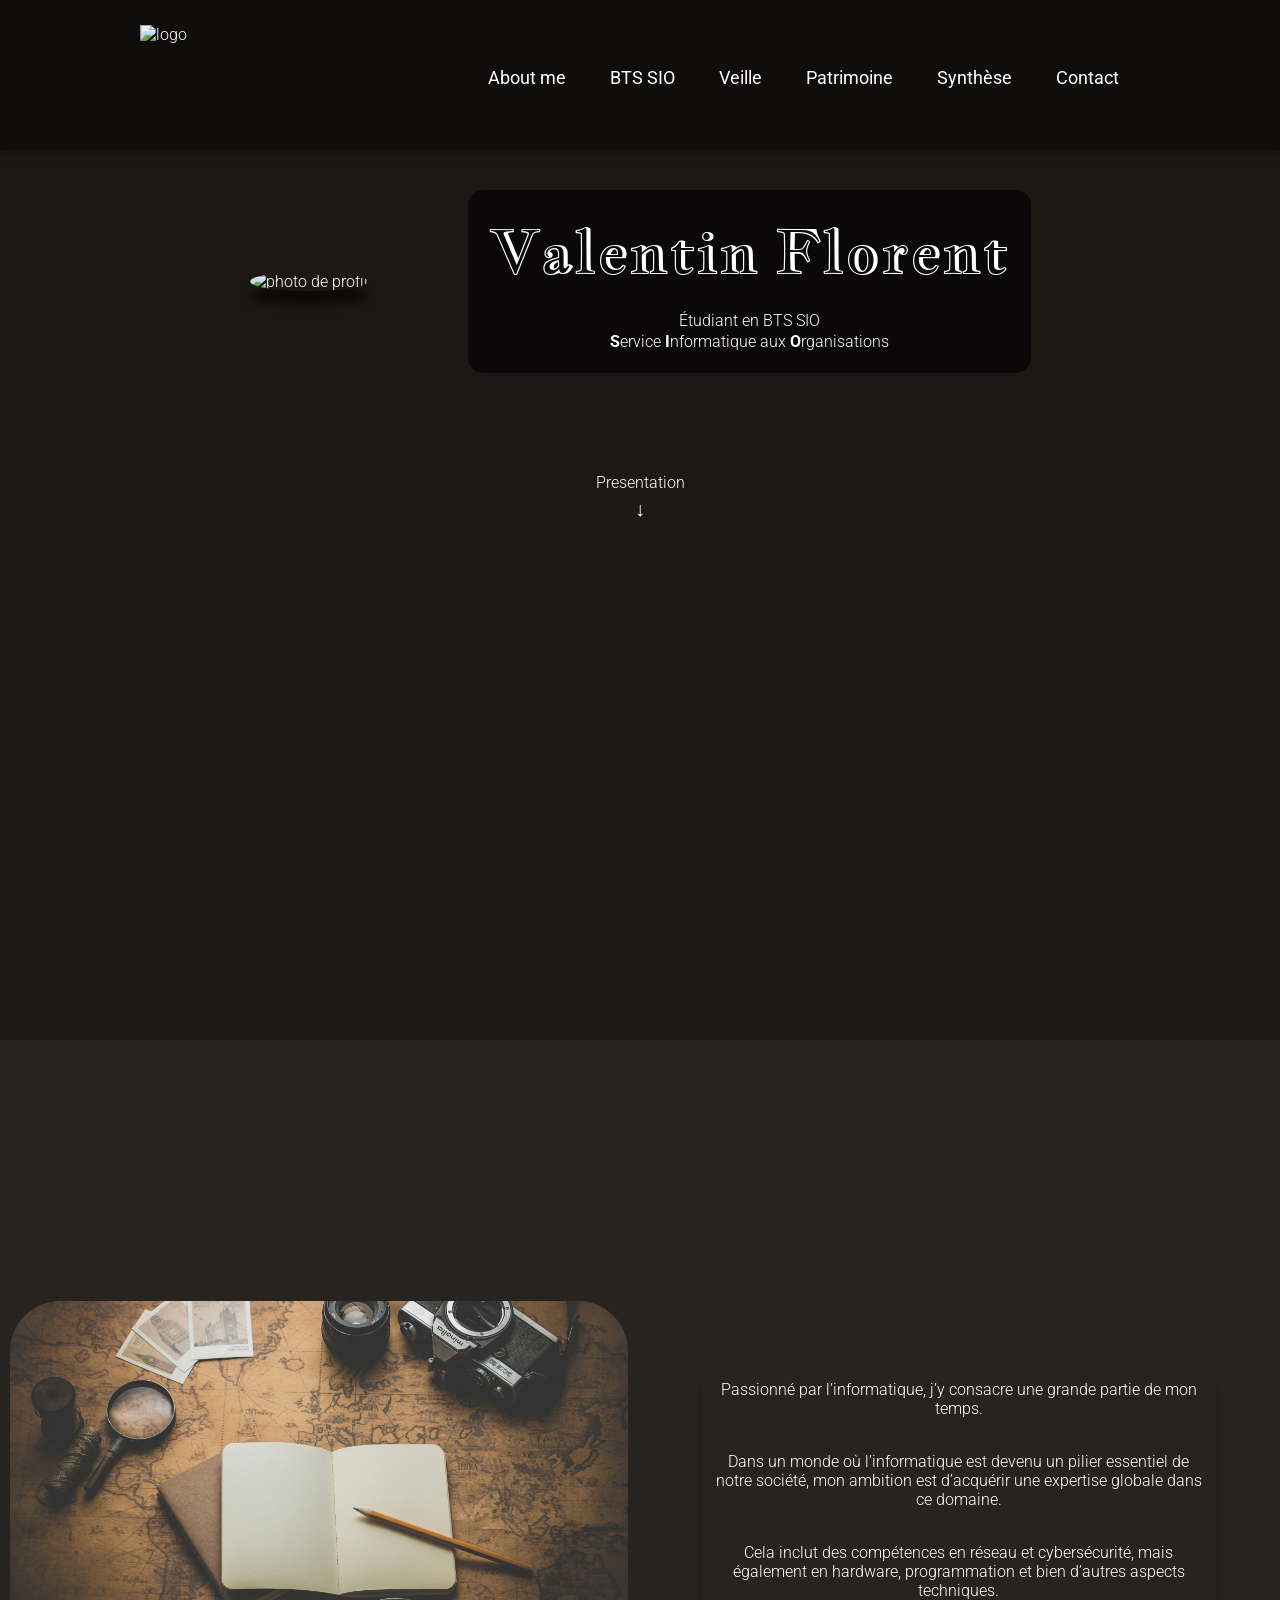
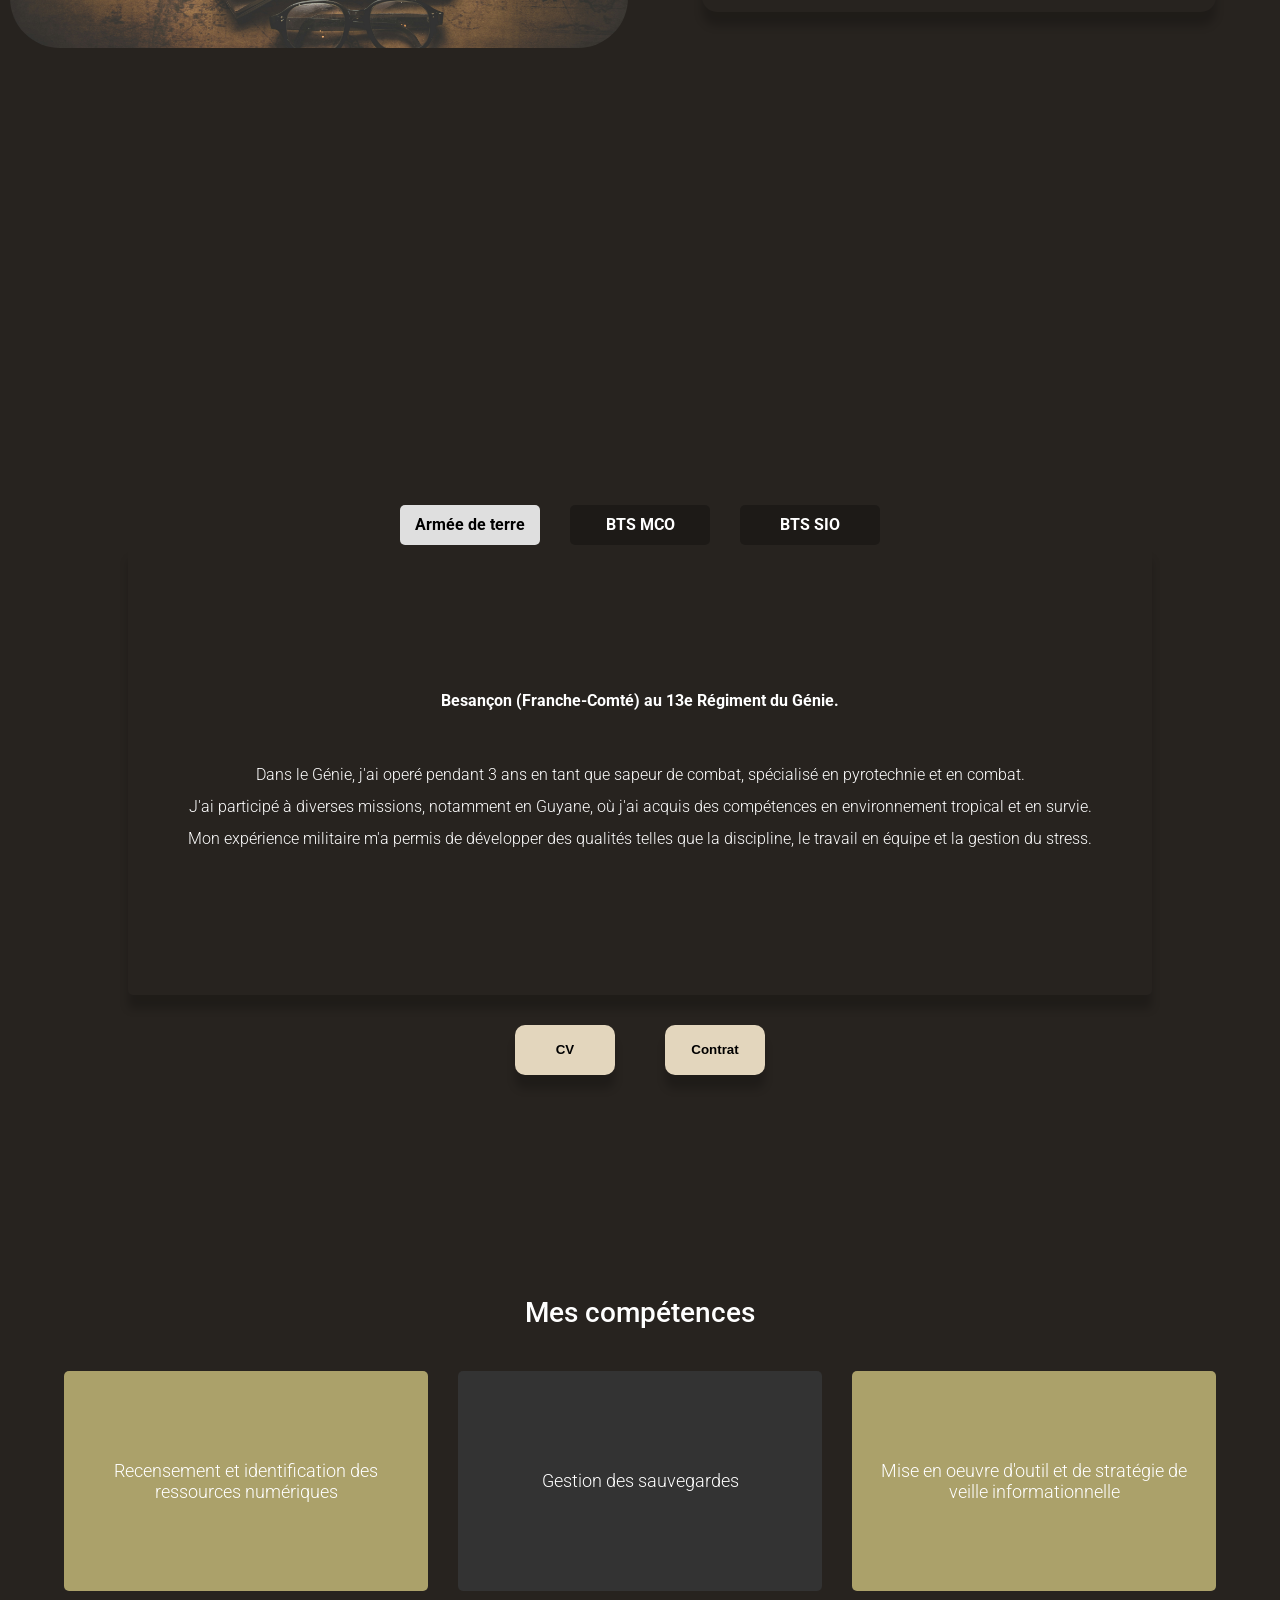
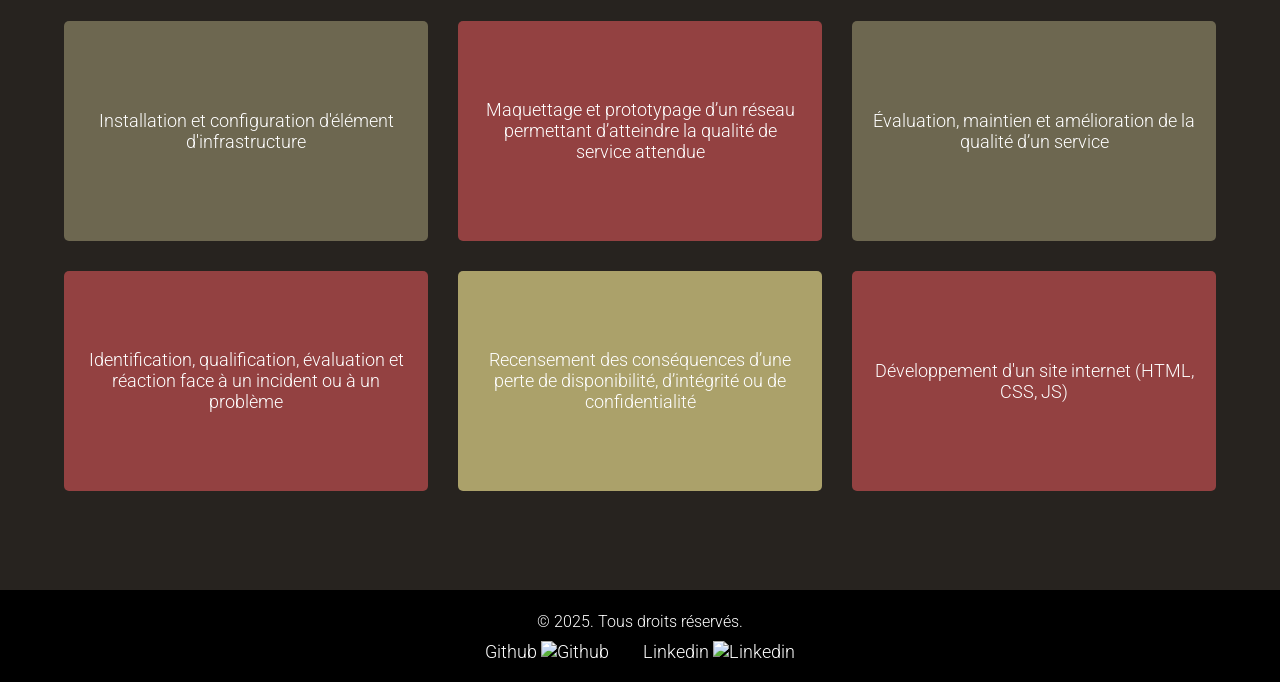
==== index.html @ 87ce00a9 "09.2025" ====
<!DOCTYPE html>
<html lang="fr">
  <head>
    <meta charset="UTF-8" />
    <meta name="viewport" content="width=device-width, initial-scale=1.0" />
    <title>Portoflio Valentin</title>
    <link rel="icon" href="image/monLogoclair.svg" />
    <link rel="stylesheet" href="style.css" />
    <script src="script.js" defer></script>
    <link rel="preconnect" href="https://fonts.googleapis.com" />
    <link rel="preconnect" href="https://fonts.gstatic.com" crossorigin />
    <link
      href="https://fonts.googleapis.com/css2?family=Red+Hat+Text:ital,wght@0,300..700;1,300..700&family=Roboto:ital,wght@0,100..900;1,100..900&family=Young+Serif&display=swap"
      rel="stylesheet"
    />
    <link rel="preconnect" href="https://fonts.googleapis.com" />
    <link rel="preconnect" href="https://fonts.gstatic.com" crossorigin />
    <link
      href="https://fonts.googleapis.com/css2?family=Jacques+Francois+Shadow&display=swap"
      rel="stylesheet"
    />
  </head>
  <body>
    <!-- NAVBAR -->

    <header class="nav_container">
      <div class="logo_gauche">
        <img src="image/monLogoclair.svg" alt="logo" />
      </div>

      <nav>
        <ul class="navbar">
          <li><a href="index.html">About me</a></li>
          <li><a href="BTS.html">BTS SIO</a></li>
          <li><a href="veille.html">Veille</a></li>
          <li><a href="patrimoine.html">Patrimoine</a></li>
          <li><a href="synthese.html">Synthèse</a></li>
          <li><a href="contact.html">Contact</a></li>
        </ul>
      </nav>
    </header>

    <!-- MENU BURGER -->

    <button class="burger"></button>
    <nav class="menu_burger" id="mobile-menu">
      <ul>
        <li><a href="index.html">About me</a></li>
        <li><a href="BTS.html">BTS SIO</a></li>
        <li><a href="veille.html">Veille</a></li>
        <li><a href="patrimoine.html">Patrimoine</a></li>
        <li><a href="synthese.html">Synthèse</a></li>
        <li><a href="contact.html">Contact</a></li>
      </ul>
    </nav>

    <!-- MOI -->

    <section id="MOI" class="fond_feuille">
      <div class="PHOTOetPRESENTATION">
        <div class="photo_profil">
          <img src="image/profil 2.jpg" alt="photo de profil" />
        </div>
        <div class="MOIetBTS">
          <div class="MOI">
            <p class="MOItitre">Valentin Florent</p>
            <p>Étudiant en BTS SIO</p>
            <p><b>S</b>ervice <b>I</b>nformatique aux <b>O</b>rganisations</p>
          </div>
        </div>
      </div>
      <a href="#presentation" class="nav_page">
        Presentation
        <span class="arrow">&#8595;</span>
        <!-- flèche vers le bas -->
      </a>
    </section>

    <!-- MA PRESENTATION -->

    <section id="presentation">
      <div class="frame2"></div>

      <div class="text2">
        <p>
          Passionné par l’informatique, j’y consacre une grande partie de mon
          temps.
        </p>
        <p>
          Dans un monde où l’informatique est devenu un pilier essentiel de
          notre société, mon ambition est d’acquérir une expertise globale dans
          ce domaine.
        </p>
        <p>
          Cela inclut des compétences en réseau et cybersécurité, mais également
          en hardware, programmation et bien d’autres aspects techniques.
        </p>
      </div>
    </section>
    <!-- SECTION CLASSE ET PARCOURS SCOLAIRE -->

    <section id="parcours">
      <div class="boutons_container">
        <div class="boutons_parcours" onclick="changerTexte(0)">
          Armée de terre
        </div>
        <div class="boutons_parcours" onclick="changerTexte(1)">BTS MCO</div>
        <div class="boutons_parcours" onclick="changerTexte(2)">BTS SIO</div>
      </div>

      <div id="contenu" class="contenu"></div>

      <div class="cvEtContratContainer">
        <div class="cvEtContrat">
          <a href="image/CVpdf.pdf" target="_blank">
            <button type="button">CV</button>
          </a>
        </div>
        <div class="cvEtContrat">
          <a href="image/" target="_blank">
            <button type="button">Contrat</button>
          </a>
        </div>
      </div>
    </section>

    <!-- SECTION COMPETENCES -->

    <section id="competences">
      <div class="titre">
        <p>Mes compétences</p>
      </div>
      <div class="grid">
        <div class="carreau">
          <span class="carreau-titre">
            Recensement et identification des ressources numériques
          </span>
          <div class="carreau-texte">
            J’ai réalisé l’inventaire complet des équipements informatiques et
            logiciels liés à la vidéo protection de nos communes clientes,
            permettant une meilleure gestion du parc et une anticipation des
            besoins de renouvellement.
          </div>
        </div>
        <div class="carreau">
          <span class="carreau-titre"> Gestion des sauvegardes </span>
          <div class="carreau-texte">
            Mise en place de solutions de sauvegarde régulière , assurant la
            sécurité et la restauration rapide en cas de perte ou de panne.
          </div>
        </div>
        <div class="carreau">
          <span class="carreau-titre">
            Mise en oeuvre d'outil et de stratégie de veille informationnelle
          </span>
          <div class="carreau-texte">
            J’utilise quotidiennement des outils de veille pour suivre les
            évolutions technologiques et les menaces informatiques, me
            permettant de rester informée et réactif face aux nouveautés du
            secteur..
          </div>
        </div>
        <div class="carreau">
          <span class="carreau-titre"
            >Installation et configuration d'élément d'infrastructure
          </span>
          <div class="carreau-texte">
            Installation et paramétrage de caméra serveurs, routeurs, switchs et
            autres équipements réseau afin d’assurer la connectivité et la
            sécurité des systèmes de vidéo protection.
          </div>
        </div>
        <div class="carreau">
          <span class="carreau-titre">
            Maquettage et prototypage d’un réseau permettant d’atteindre la
            qualité de service attendue
          </span>
          <div class="carreau-texte">
            Réalisation de maquettes réseau pour tester différentes
            architectures et garantir une qualité de service optimale avant le
            déploiement urbain.
          </div>
        </div>
        <div class="carreau">
          <span class="carreau-titre">
            Évaluation, maintien et amélioration de la qualité d’un service
          </span>
          <div class="carreau-texte">
            Analyse régulière des performances des services informatiques et
            mise en place d’actions correctives pour améliorer la continuité des
            systèmes.
          </div>
        </div>
        <div class="carreau">
          <span class="carreau-titre">
            Identification, qualification, évaluation et réaction face à un
            incident ou à un problème
          </span>
          <div class="carreau-texte">
            Diagnostic rapide des incidents, qualification des problèmes et
            application de procédures adaptées pour limiter l’impact sur
            l’activité et assurer une reprise efficace.
          </div>
        </div>
        <div class="carreau">
          <span class="carreau-titre">
            Recensement des conséquences d’une perte de disponibilité,
            d’intégrité ou de confidentialité
          </span>
          <div class="carreau-texte">
            Évaluation des risques liés à la sécurité des données et proposition
            de solutions pour limiter les conséquences d’une éventuelle faille
            ou perte d’information.
          </div>
        </div>
        <div class="carreau">
          <span class="carreau-titre">
            Développement d'un site internet (HTML, CSS, JS)
          </span>
          <div class="carreau-texte">
            Création d’un portfolio dynamique et responsive, me permettant de
            présenter mon parcours et mes activités.
          </div>
        </div>
      </div>
      <div class="competences"></div>
    </section>

    <!-- FOOTER -->
    <footer id="footer">
      <div class="footer-content">
        <p>&copy; 2025. Tous droits réservés.</p>
        <div class="reseaux">
          <a href="https://github.com/Topkay20" target="_blank"
            >Github <img src="image/githubblanc.png" alt="Github"
          /></a>
          <a
            href="https://www.linkedin.com/in/valentin-florent-88a169282/"
            target="_blank"
            >Linkedin <img src="image/linkedinblanc.png" alt="Linkedin"
          /></a>
        </div>
      </div>
    </footer>
  </body>
</html>
---- style.css ----
body {
  margin: 0;
  background-color: #27231f;
  color: white;
  font-family: "Roboto", serif;
  font-weight: 300;
  font-size: 16px;
  font-style: normal;
}
html {
  scroll-behavior: smooth;
}
p {
  margin: 2px;
}
.titre {
  padding-right: 3%;
  padding-left: 3%;
  padding-top: 5px;
  margin-bottom: 40px;
  display: flex;
  flex-direction: column;
  align-items: center;
  text-align: center;
  font-size: 28px;
  font-weight: 500;
}

.text {
  background: rgba(0, 0, 0, 65%);
  padding-right: 7%;
  padding-left: 7%;
  padding-top: 15px;
  padding-bottom: 15px;
  border-radius: 15px;
  margin-bottom: 60px;
  display: flex;
  flex-direction: column;
  align-items: center;
  text-align: center;
}

/* MENU BURGER */
.burger {
  position: fixed;
  display: none;
  width: 50px;
  height: 50px;
  top: 10px;
  right: 10px;
  background-image: url(image/burger-bar.png);
  background-color: transparent;
  background-position: center;
  background-repeat: no-repeat;
  cursor: pointer;
  border: none;
  outline: none;
}
.burger:active {
  background-image: url(image/burger-bar_black.png);
}
.menu_burger {
  /*
  visibility: hidden;
  opacity: 0;
  */
  display: none;
  /*  */
  transform: translateY(-10px);
  transition: opacity 0.3s ease, transform 0.3s ease, visibility 0.3s;
  position: fixed;
  top: 60px;
  right: 10px;
  width: 200px;
  background: rgba(0, 0, 0, 8.5);
  border-radius: 8px;
  text-align: center;
  padding: 15px 0;
  pointer-events: none; /* Empêche les clics lorsque caché */
  z-index: 20;
}
.menu_burger.show {
  visibility: visible;
  opacity: 1;
  transform: translateY(0);
  pointer-events: auto;
}
.menu_burger ul {
  list-style-type: none;
  padding: 0;
}
.menu_burger ul li {
  padding: 10px;
}
.menu_burger ul li a {
  text-decoration: none;
  display: block;
  color: white;
}

/* NAVBAR */
.nav_container {
  position: fixed;
  display: flex;
  top: 0px;
  width: 100%;
  height: 150px;
  align-items: center;
  justify-content: space-around;
  z-index: 100;
  background: rgb(0, 0, 0, 40%);
  box-shadow: 0 3px 10px rgba(0, 0, 0, 30%);
  transition: height 0.2s ease, box-shadow 0.2s ease;
}

.logo_gauche img {
  display: flex;
  height: 100px;
  transition: ease 0.2s; /* Transition du logo */
}

.navbar {
  display: flex;
  list-style-type: none;
  margin-top: 3%;
  padding: 0;
  overflow: hidden;
}

.navbar li a {
  display: block;
  color: rgb(255, 255, 255);
  font-weight: 400;
  text-align: center;
  padding: 0px 15px;
  text-decoration: none;
  margin: 0 7px;
  font-size: 18px;
}

.nav_container.shrink {
  height: 40px;
  padding: 5px 0;
  background: rgba(0, 0, 0, 40%); /* plus opaque si tu veux */
}
.nav_container.shrink .logo_gauche img {
  height: 40px;
}

.image {
  display: flex;
  width: 60vw;
  aspect-ratio: 16/9;
  background-size: cover;
  background-position: center;
  flex-direction: column;
  justify-content: center;
  align-items: center;
  border-radius: 50px;
}

/* NAV DE LA PAGE */

.nav_page {
  color: white;
  text-decoration: none;
}
.nav_page .arrow {
  display: block;
  font-size: 20px;
  text-align: center;
  animation: bounce 1s infinite;
  margin-top: 5px;
}

/* Animation de rebond */
@keyframes bounce {
  0%,
  100% {
    transform: translateY(0);
  }
  50% {
    transform: translateY(5px);
  }
}

/* SECTION MOI dans index.html */
#MOI {
  display: flex;
  background-color: #1c1816;
  background-image: url(image/feuille_accueil.png);
  padding-top: 7%;
  min-height: 100vh;
  background-size: cover;
  background-position: center;
  flex-direction: column;
  align-items: center;
  padding-bottom: 50px;
}

.PHOTOetPRESENTATION {
  display: flex;
  flex-direction: row;
  gap: 100px;
  align-items: center;
  justify-content: center;
  margin: 100px;
  width: 100%;
  height: 60%;
}
.MOItitre {
  font-family: "Jacques Francois Shadow", serif;
  font-weight: 400;
  font-style: normal;
  font-size: 60px;
  margin-bottom: 20px;
}
.MOIetBTS {
  background: rgba(0, 0, 0, 65%);
  border-radius: 15px;
  display: flex;
  flex-direction: column;
  align-items: center;
  text-align: center;
  padding: 20px;
  width: auto;
  height: auto;
}

.photo_profil img {
  width: 350px;
  height: 350px;
  border-radius: 50%;
  object-fit: cover;
  box-shadow: 0 14px 8px rgba(0, 0, 0, 0.6);
}

/* SECTION PRESENTATION dans index.html */

#presentation {
  display: flex;
  flex-direction: row;
  align-items: center;
  justify-content: center;
  min-height: 100vh;
}

.frame2 {
  display: flex;
  flex-direction: column;
  width: 50%;
  aspect-ratio: 16/9;
  background-image: url(image/histoire2.jpg);
  background-size: cover;
  background-position: center;
  flex-direction: column;
  justify-content: center;
  align-items: center;
  border-radius: 50px;
  margin: 10px;
  margin-bottom: 40px;
}
.text2 {
  gap: 30px;
  margin-right: 5%;
  margin-left: 5%;
  padding: 10px;
  width: 40%;
  height: 100%;
  border-radius: 15px;
  display: flex;
  flex-direction: column;
  align-items: center;
  text-align: center;
  box-shadow: 0 14px 8px rgba(0, 0, 0, 0.2);
}

#a_propos .text {
  margin: 2%;
  gap: 15px;
}

/* SECTION PARCOURS dans index.html */
#parcours {
  display: flex;
  flex-direction: column;
  justify-content: center;
  align-items: center;
  min-height: 100vh;
}

.boutons_container {
  display: flex;
  justify-content: center;
  gap: 30px;
  width: 80%;
}

.boutons_parcours {
  display: flex;
  align-items: center;
  justify-content: center;
  width: 140px;
  height: 40px;
  background: rgba(0, 0, 0, 25%);
  color: rgb(0, 0, 0);
  cursor: pointer;
  border-radius: 5px;
  text-align: center;

  font-weight: bold;
  color: rgb(255, 255, 255);
}
.boutons_parcours:hover {
  background-color: #dfdfdf;
  color: black;
  transition: background-color 0.3s, color 0.3s;
}
.boutons_parcours.actif {
  background-color: #dfdfdf;
  color: black;
}

.contenu {
  display: flex;
  flex-direction: column;
  align-items: center;
  text-align: center;
  justify-content: center;
  box-shadow: 0 14px 8px rgba(0, 0, 0, 0.2);
  color: rgb(255, 255, 255);
  border-radius: 5px;
  width: 80vw;
  height: 50vh;
  gap: 10px;
  line-height: 2;
}

.cvEtContratContainer {
  display: flex;
  gap: 50px;
  margin-top: 30px;
}
.cvEtContrat button {
  display: flex;
  align-items: center;
  justify-content: center;
  cursor: pointer;
  width: 100px;
  height: 50px;
  border: none;
  border-radius: 10px;
  box-shadow: 0 14px 8px rgba(0, 0, 0, 0.2);
  background-color: #e3d6bd;
  color: rgb(0, 0, 0);
  font-weight: bold;
}
.cvEtContrat a {
  text-decoration: none;
}

/* SECTION COMPETENCES dans index.html */

#competences {
  display: flex;
  flex-direction: column;
  align-items: center;
  justify-content: center;
  min-height: 100vh;
}

#competences .titre {
  background: none;
}

.grid {
  height: 80vh;
  margin-right: 5%;
  margin-left: 5%;
  display: grid;
  grid-template-columns: repeat(3, 1fr);
  grid-template-rows: repeat(3, 1fr);
  gap: 30px;
}
.carreau {
  background-color: #5c5c5c;
  color: white;
  text-align: center;
  display: flex;
  align-items: center;
  justify-content: center;
  padding: 20px;
  border-radius: 5px;
  font-size: 18px;
  cursor: pointer;
  user-select: none;
}

.carreau:nth-child(1) {
  background-color: #aba16a;
}
.carreau:nth-child(2) {
  background-color: #333333;
}
.carreau:nth-child(3) {
  background-color: #aba16a;
}
.carreau:nth-child(4) {
  background-color: #6d6750;
}
.carreau:nth-child(5) {
  background-color: #934141;
}
.carreau:nth-child(6) {
  background-color: #6d6750;
}
.carreau:nth-child(7) {
  background-color: #934141;
}
.carreau:nth-child(8) {
  background-color: #aba16a;
}
.carreau:nth-child(9) {
  background-color: #934141;
}

.carreau:hover {
  background-color: rgb(201, 201, 201);
  color: black;
}
/* Texte caché qui s'affiche lorsque l'on clique sur la compétence */
.carreau-texte {
  display: none;
  margin-top: 10px;
  font-size: 0.95em;
  background: #f5f5f5;
  color: #222;
  border-radius: 5px;
  padding: 8px;
  box-shadow: 0 2px 8px rgba(0, 0, 0, 0.08);
  font-size: 15px;
}
.carreau.active .carreau-texte {
  display: block;
}
.carreau.active .carreau-titre {
  display: none;
}

/* BTS.HTML */

#BTS {
  margin-top: 150px;
  min-height: 100vh;
  display: flex;
  flex-direction: column;
  justify-content: center;
}

.PRESENTATIONetCAROUSEL {
  display: flex;
  flex-direction: column;
  align-items: center;
}

.presentationBTS {
  width: 80vw;
  position: relative;
  z-index: 5;
  display: flex;
  flex-direction: column;
  text-align: center;
  justify-content: center;
  top: -8px;
  padding-top: 7px;
  padding-bottom: 7px;
  margin-top: 30px;
  border-radius: 10px;
}

.BTSSIO {
  font-size: 20px;
  font-style: italic;
}
.carouselBTS {
  position: relative;
  display: flex;
  max-width: 70vw;
  margin: auto;
  overflow: hidden;
  border-radius: 10px;
  background: rgba(0, 0, 0, 50%);
  box-shadow: 0 14px 8px rgba(0, 0, 0, 30%);
}

.carouselBTS-inner {
  display: flex;
  transition: transform 0.5s ease-in-out;
  width: 300%;
}

.carouselBTS-item {
  width: 100%;
  min-width: 100%;
  display: flex;
  flex-direction: row;
  align-items: center;
}

.carouselBTS-item img {
  width: 50%;
  height: 100%;
  object-fit: cover;
  border-radius: 10px;
}
.carouselBTS-item .carouseltext {
  width: 50%;
  padding-right: 4%;
  padding-left: 4%;
  display: flex;
  flex-direction: column;
  align-items: center;
}
.carouselBTS-item p {
  position: relative;
  text-align: center;
  align-items: center;
  font-size: 25px;
  margin-top: 5%;
  margin-bottom: 10%;
  transform: translateY(50%);
  font-weight: bold;
}
.carouselBTS-item li {
  font-size: 20px;
  margin-bottom: 5%;
}

button.prev,
button.next {
  position: absolute;
  top: 50%;
  transform: translateY(-50%);
  background: transparent; /* Retire le fond du bouton */
  border: none; /* Retire la bordure */
  padding: 0; /* Annule le padding qui crée de l'espace supplémentaire */
  cursor: pointer;
  font-size: 0; /* Élimine l'espace occupé par le texte */
  height: 5vh;
  width: 5vw;
  display: flex;
  align-items: center;
  justify-content: center;
  opacity: 1; /* Assure que le bouton soit visible avec seulement l'image */
}
button.prev img,
button.next img {
  width: 40px; /* Ajuste la taille de l'image de la flèche */
  height: 40px;
  object-fit: contain; /* L'image s'ajuste sans déformer le ratio */
  filter: brightness(0) invert(0.7); /* Pour avoir des flèches blanches sur fond noir */
  transition: transform 0.1s ease;
}
button.prev {
  left: -3px;
}
button.next {
  right: -3px;
}
button.next img {
  transform: rotate(180deg);
}
button.prev:hover,
button.next:hover {
  filter: brightness(0) invert(1);
}

button.prev img:active {
  transform: scale(0.95);
}
button.next img:active {
  transform: rotate(180deg) scale(0.95);
}

/* SECTION PROJETS dans BTS.html */

#projets {
  display: flex;
  flex-direction: column;
  align-items: center;
  justify-content: center;
  min-height: 50vh;
}

/* VEILLE.HTML */
#veille {
  background-color: #1a1a1a;
  display: flex;
  flex-direction: column;
  align-items: center;
  justify-content: center;
  min-height: 100vh;
}
/* PATRIMOINE.HTML */

#patrimoine {
  background-color: #1a1a1a;
  display: flex;
  flex-direction: column;
  align-items: center;
  justify-content: center;
  min-height: 100vh;
}

/* SYNTHESE.HTML */

#synthese {
  background-color: #1a1a1a;
  display: flex;
  flex-direction: column;
  align-items: center;
  justify-content: center;
  min-height: 100vh;
}

/* CONTACT.HTML */

#contact {
  margin-top: 200px;
  display: flex;
  flex-direction: column;
  align-items: center;
  justify-content: center;
  min-height: 100vh;
}
#contact p {
  font-size: 13px;
}

.contact_content {
  display: flex;

  flex-direction: column;
  align-items: flex-start;
  justify-content: center;
  padding: 50px;
  gap: 10px;
  background: rgb(0, 0, 0, 40%);
  width: 50%;
  height: 60%;
  border-radius: 10px;
}

.box {
  display: flex;
  justify-content: flex-start;
  align-items: center;
  background-color: rgb(193, 193, 193);
  border-radius: 3px;
  padding-left: 10px;
  margin-bottom: 15px;
  margin-top: -8px;
  padding-top: 3px;
  padding-bottom: 3px;
}
.box.nom_prenom,
.box.mail {
  width: 100%;
  height: 60px;
}
.box.message {
  align-items: baseline;
  padding-top: 5px;
  width: 100%;
  height: 300px;
}

#contact button {
  margin-top: 30px;
  align-self: center;
  cursor: pointer;
  background-color: #c5c5c5;
  padding: 15px 30px;
  border-radius: 10px;
  box-shadow: 0 14px 8px rgba(0, 0, 0, 0.6);
}

/* FOOTER */

#footer {
  background-color: #000000;
  color: white;
  padding: 20px 0;
  text-align: center;
  position: relative;
  bottom: 0;
  width: 100%;
  margin-top: 50px;
}

.footer-content {
  max-width: 1200px;
  margin: 0 auto;
  padding: 0 20px;
}

.reseaux {
  margin-top: 10px;
}

.reseaux a {
  color: white;
  text-decoration: none;
  margin: 0 15px;
  font-size: 18px;
}

.reseaux a:hover {
  text-decoration: none;
}
#footer img {
  width: 30px;
}
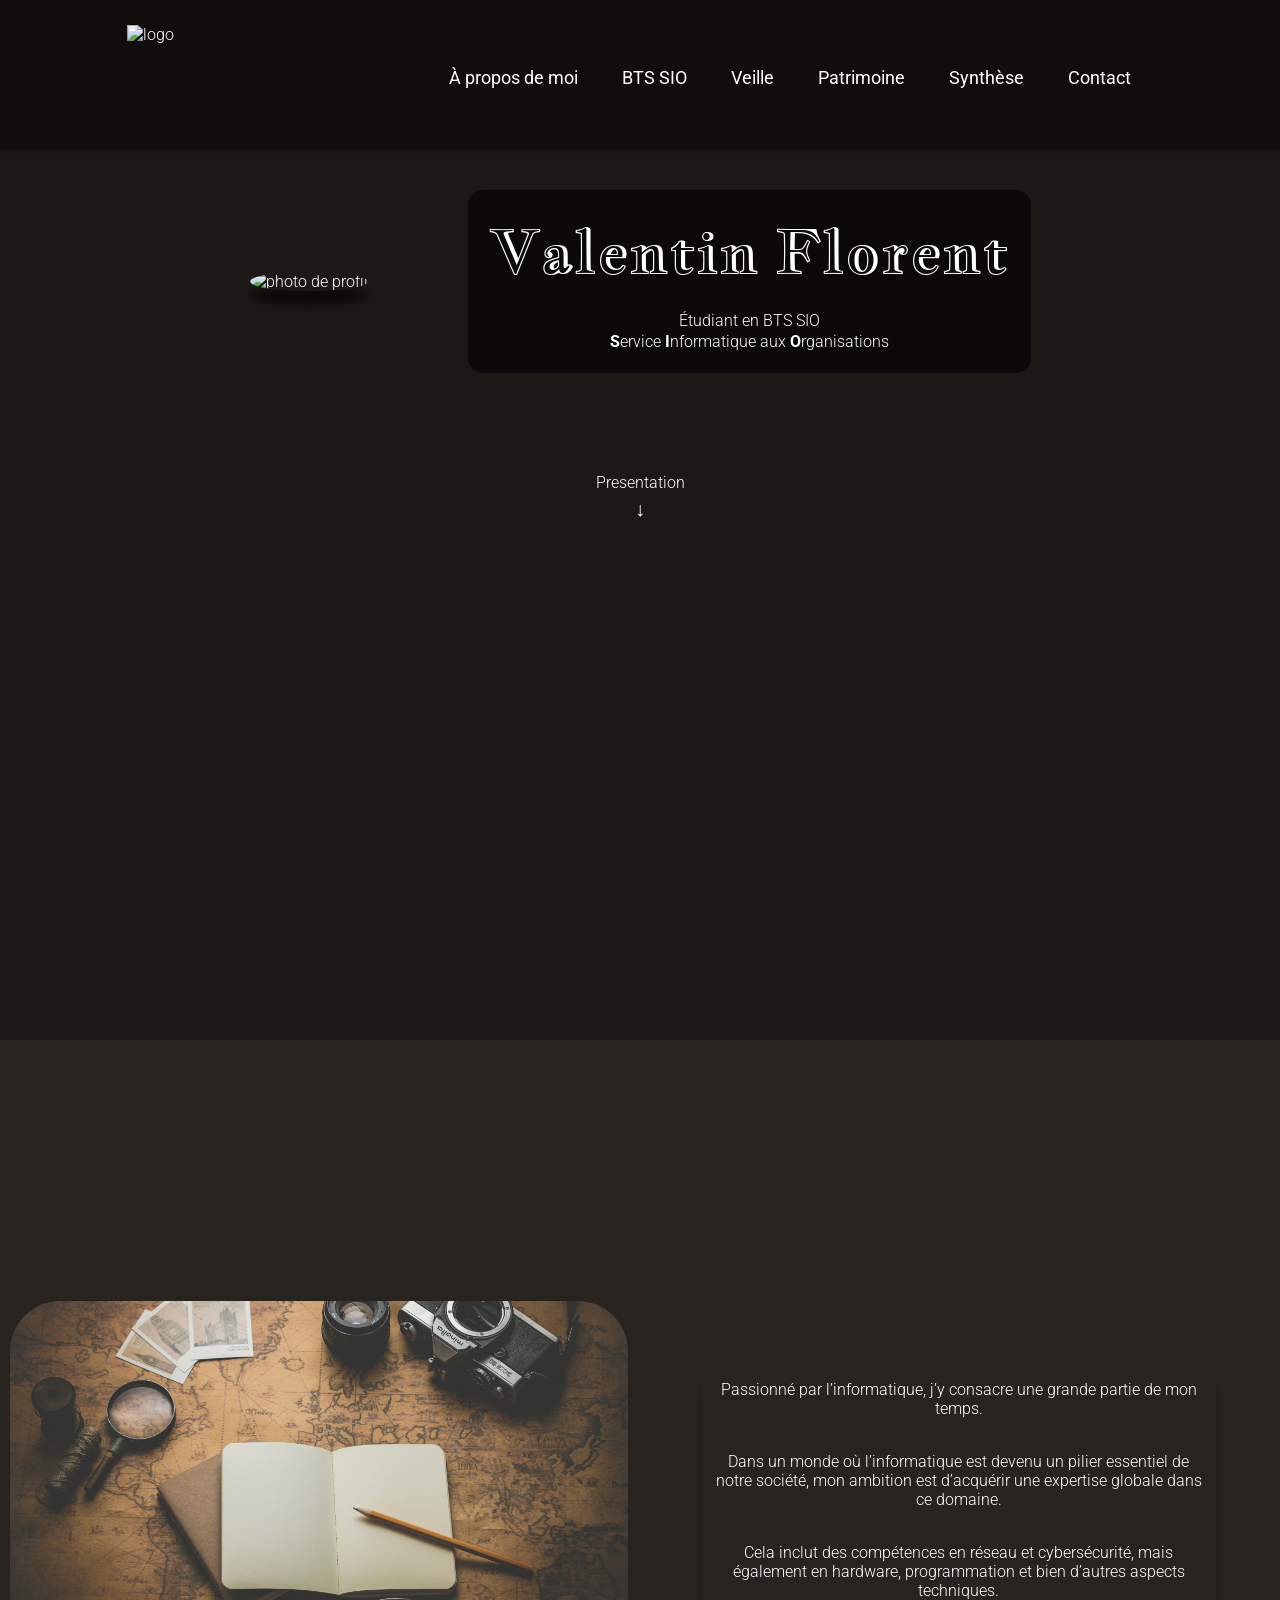
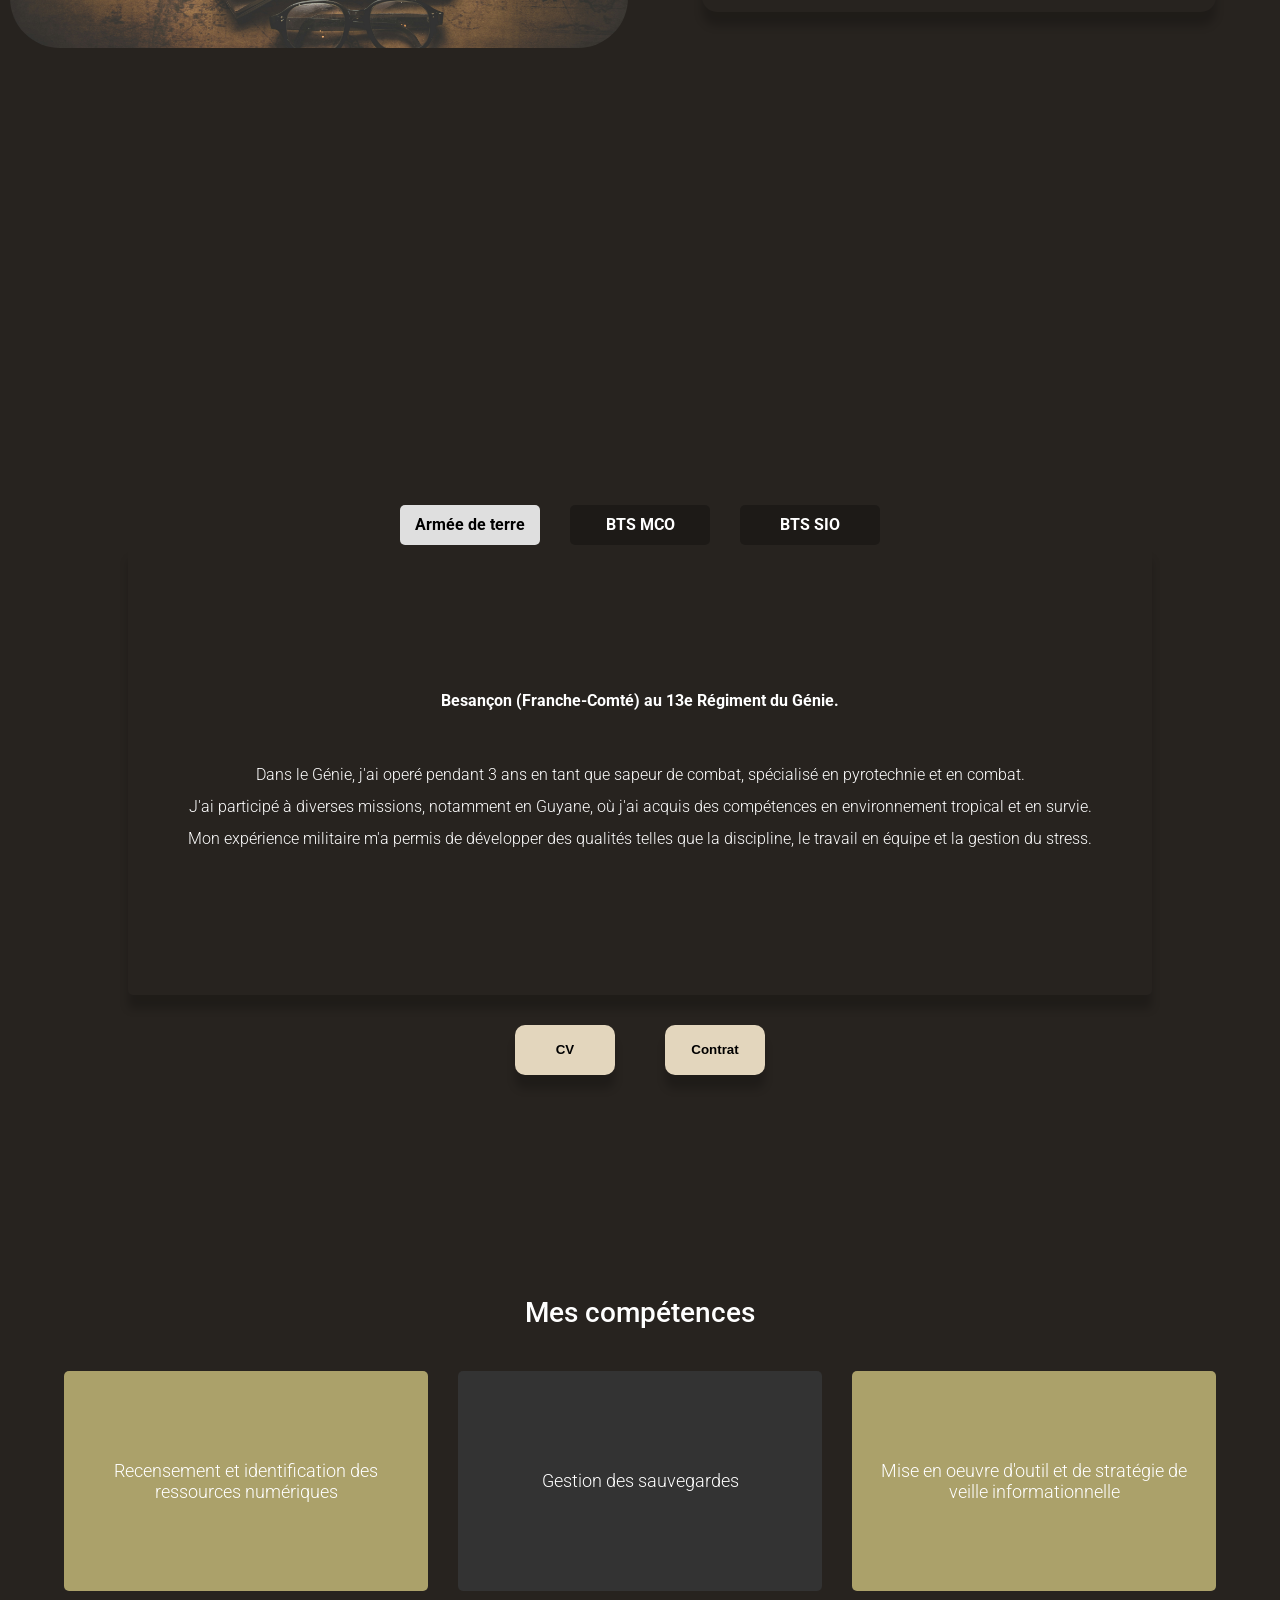
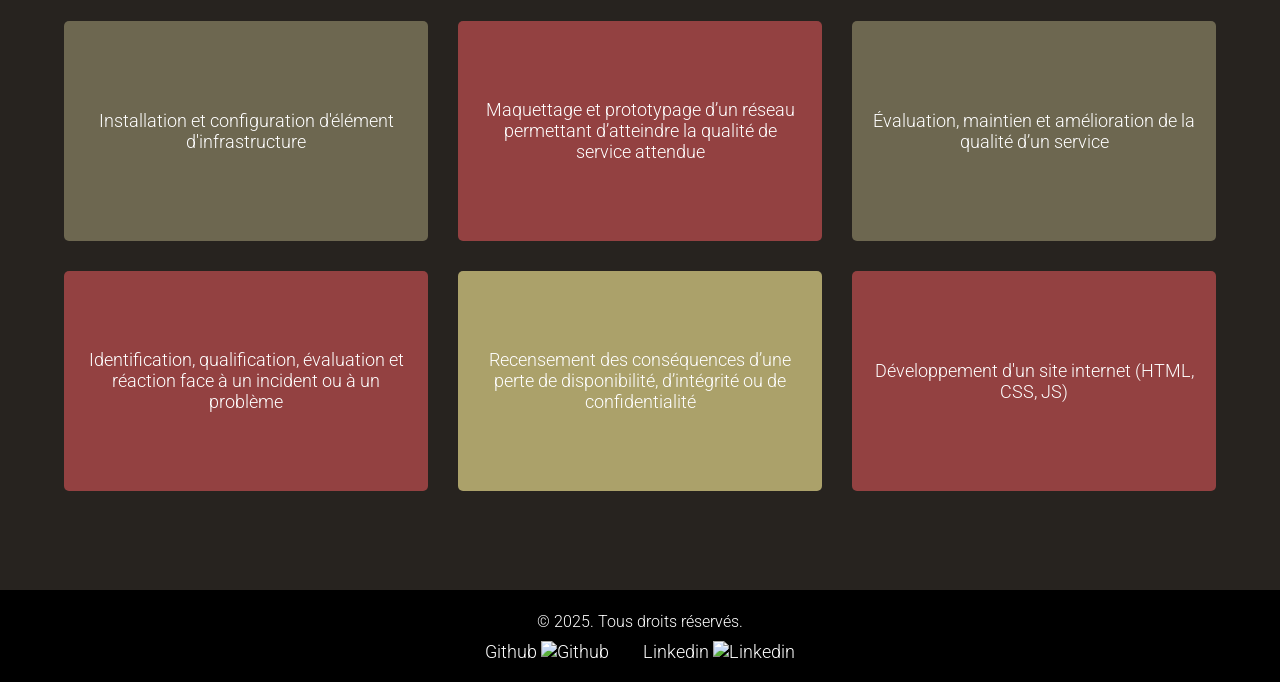
==== commit fae039f7: "09.2025v2" ====
--- a/index.html
+++ b/index.html
@@ -30,7 +30,7 @@
 
       <nav>
         <ul class="navbar">
-          <li><a href="index.html">About me</a></li>
+          <li><a href="index.html">À propos de moi</a></li>
           <li><a href="BTS.html">BTS SIO</a></li>
           <li><a href="veille.html">Veille</a></li>
           <li><a href="patrimoine.html">Patrimoine</a></li>
@@ -45,7 +45,7 @@
     <button class="burger"></button>
     <nav class="menu_burger" id="mobile-menu">
       <ul>
-        <li><a href="index.html">About me</a></li>
+        <li><a href="index.html">À propos de moi</a></li>
         <li><a href="BTS.html">BTS SIO</a></li>
         <li><a href="veille.html">Veille</a></li>
         <li><a href="patrimoine.html">Patrimoine</a></li>
--- a/style.css
+++ b/style.css
@@ -591,6 +591,48 @@
   justify-content: center;
   min-height: 50vh;
 }
+#projets h1 {
+  margin-top: 50px;
+  font-size: 30px;
+  font-weight: 500;
+}
+.projetBTSContainer {
+  display: flex;
+  flex-direction: row;
+  gap: 50px;
+  margin-top: 30px;
+  margin-bottom: 50px;
+}
+.projetBTS {
+  background: rgba(0, 0, 0, 65%);
+  border-radius: 15px;
+  display: flex;
+  flex-direction: column;
+  align-items: center;
+  text-align: center;
+  padding: 20px;
+  width: 300px;
+  height: 450px;
+  justify-content: space-evenly;
+}
+.projetBTS img {
+  width: 250px;
+  height: 150px;
+  border-radius: 10px;
+  object-fit: cover;
+  box-shadow: 0 14px 8px rgba(0, 0, 0, 0.6);
+}
+.projetBTS h2 {
+  font-size: 20px;
+}
+.projetBTS a {
+  text-decoration: none;
+  color: rgb(255, 255, 255);
+  background-color: rgb(0, 0, 0);
+  padding: 10px 20px;
+  border-radius: 10px;
+  box-shadow: 0 4px 2px rgba(0, 0, 0, 0.6);
+}
 
 /* VEILLE.HTML */
 #veille {
@@ -601,6 +643,68 @@
   justify-content: center;
   min-height: 100vh;
 }
+
+.titreVeille {
+  display: flex;
+  flex-direction: row;
+  align-items: center;
+  justify-content: center;
+  font-size: 18px;
+  font-weight: 500;
+  margin-top: 200px;
+  margin-bottom: 30px;
+  gap: 50px;
+}
+.titreVeille img {
+  width: 60px;
+  height: 60px;
+}
+.veilleTexte {
+  background: rgba(0, 0, 0, 65%);
+  border-radius: 15px;
+  display: flex;
+  flex-direction: column;
+  align-items: center;
+  text-align: center;
+  font-size: 15px;
+  padding: 20px;
+  width: 60%;
+  height: auto;
+  margin-bottom: 50px;
+  gap: 20px;
+}
+.veilleTexte li {
+  font-size: 15px;
+  text-align: left;
+}
+
+.exemplesContainer {
+  display: flex;
+  flex-direction: row;
+  align-items: center;
+  justify-content: center;
+  gap: 50px;
+  margin-bottom: 100px;
+}
+.exempleVeille {
+  background: rgba(0, 0, 0, 65%);
+  border-radius: 15px;
+  display: flex;
+  flex-direction: column;
+  align-items: center;
+  text-align: center;
+  padding: 20px;
+  width: 300px;
+  height: auto;
+  gap: 20px;
+}
+.exempleVeille img {
+  width: 100%;
+  height: auto;
+  border-radius: 10px;
+  object-fit: cover;
+}
+
 /* PATRIMOINE.HTML */
 
 #patrimoine {
@@ -611,7 +715,31 @@
   justify-content: center;
   min-height: 100vh;
 }
-
+#patrimoine h1 {
+  margin-top: 200px;
+  font-size: 30px;
+  font-weight: 500;
+}
+.patrimoineTexte {
+  background: rgba(0, 0, 0, 65%);
+  border-radius: 15px;
+  display: flex;
+  flex-direction: column;
+  align-items: center;
+  text-align: center;
+  font-size: 15px;
+  padding: 20px;
+  width: 60%;
+  height: auto;
+  margin-top: 30px;
+  margin-bottom: 50px;
+  gap: 20px;
+}
+.patrimoineTexte li {
+  font-size: 15px;
+  text-align: left;
+  margin-top: 20px;
+}
 /* SYNTHESE.HTML */
 
 #synthese {
@@ -622,7 +750,46 @@
   justify-content: center;
   min-height: 100vh;
 }
-
+#synthese h1 {
+  margin-top: 200px;
+  font-size: 30px;
+  font-weight: 500;
+}
+.shemaSynthese {
+  width: 80%;
+  height: auto;
+  border-radius: 10px;
+  box-shadow: 0 14px 8px rgba(0, 0, 0, 0.6);
+}
+.shemaSynthese img {
+  width: 100%;
+  height: auto;
+  border-radius: 10px;
+  object-fit: cover;
+}
+
+.boutonSyntheseContainer {
+  display: flex;
+  flex-direction: row;
+  align-items: center;
+  justify-content: center;
+  gap: 50px;
+}
+.boutonSynthese {
+  margin-top: 30px;
+  margin-bottom: 100px;
+}
+.boutonSynthese a {
+  cursor: pointer;
+  width: 250px;
+  border-radius: 10px;
+  box-shadow: 0 14px 8px rgba(0, 0, 0, 0.2);
+  background-color: #e3d6bd;
+  color: rgb(0, 0, 0);
+  font-weight: bold;
+  text-decoration: none;
+  padding: 10px 5px;
+}
 /* CONTACT.HTML */
 
 #contact {
@@ -633,58 +800,75 @@
   justify-content: center;
   min-height: 100vh;
 }
-#contact p {
-  font-size: 13px;
-}
-
-.contact_content {
-  display: flex;
-
-  flex-direction: column;
-  align-items: flex-start;
-  justify-content: center;
-  padding: 50px;
-  gap: 10px;
-  background: rgb(0, 0, 0, 40%);
-  width: 50%;
-  height: 60%;
-  border-radius: 10px;
-}
-
-.box {
-  display: flex;
-  justify-content: flex-start;
-  align-items: center;
-  background-color: rgb(193, 193, 193);
-  border-radius: 3px;
-  padding-left: 10px;
-  margin-bottom: 15px;
-  margin-top: -8px;
-  padding-top: 3px;
-  padding-bottom: 3px;
-}
-.box.nom_prenom,
-.box.mail {
+.contact-container {
+  background: rgba(0, 0, 0, 0.65);
+  border-radius: 15px;
+  padding: 30px 40px;
+  width: 400px;
+  margin: 40px auto;
+  box-shadow: 0 8px 24px rgba(0, 0, 0, 0.2);
+  display: flex;
+  flex-direction: column;
+  align-items: center;
+}
+
+.contact-container h2 {
+  margin-bottom: 25px;
+  font-size: 28px;
+  color: #e3d6bd;
+  font-family: "Roboto", sans-serif;
+}
+
+.contact-form {
   width: 100%;
-  height: 60px;
-}
-.box.message {
-  align-items: baseline;
-  padding-top: 5px;
+  display: flex;
+  flex-direction: column;
+  gap: 18px;
+}
+
+.contact-form label {
+  font-size: 16px;
+  color: #e3d6bd;
+  margin-bottom: 5px;
+  font-weight: 500;
+}
+
+.contact-form input,
+.contact-form textarea {
   width: 100%;
-  height: 300px;
-}
-
-#contact button {
-  margin-top: 30px;
-  align-self: center;
+  padding: 10px 12px;
+  border-radius: 8px;
+  border: none;
+  background: #222;
+  color: #fff;
+  font-size: 15px;
+  resize: none;
+  box-shadow: 0 2px 6px rgba(0, 0, 0, 0.1);
+  margin-bottom: 8px;
+}
+
+.contact-form input:focus,
+.contact-form textarea:focus {
+  outline: 2px solid #e3d6bd;
+  background: #333;
+}
+
+.contact-form button[type="submit"] {
+  background: #e3d6bd;
+  color: #222;
+  font-weight: bold;
+  border: none;
+  border-radius: 8px;
+  padding: 12px 0;
+  font-size: 16px;
   cursor: pointer;
-  background-color: #c5c5c5;
-  padding: 15px 30px;
-  border-radius: 10px;
-  box-shadow: 0 14px 8px rgba(0, 0, 0, 0.6);
-}
-
+  transition: background 0.2s;
+  margin-top: 10px;
+}
+
+.contact-form button[type="submit"]:hover {
+  background: #c2b08a;
+}
 /* FOOTER */
 
 #footer {
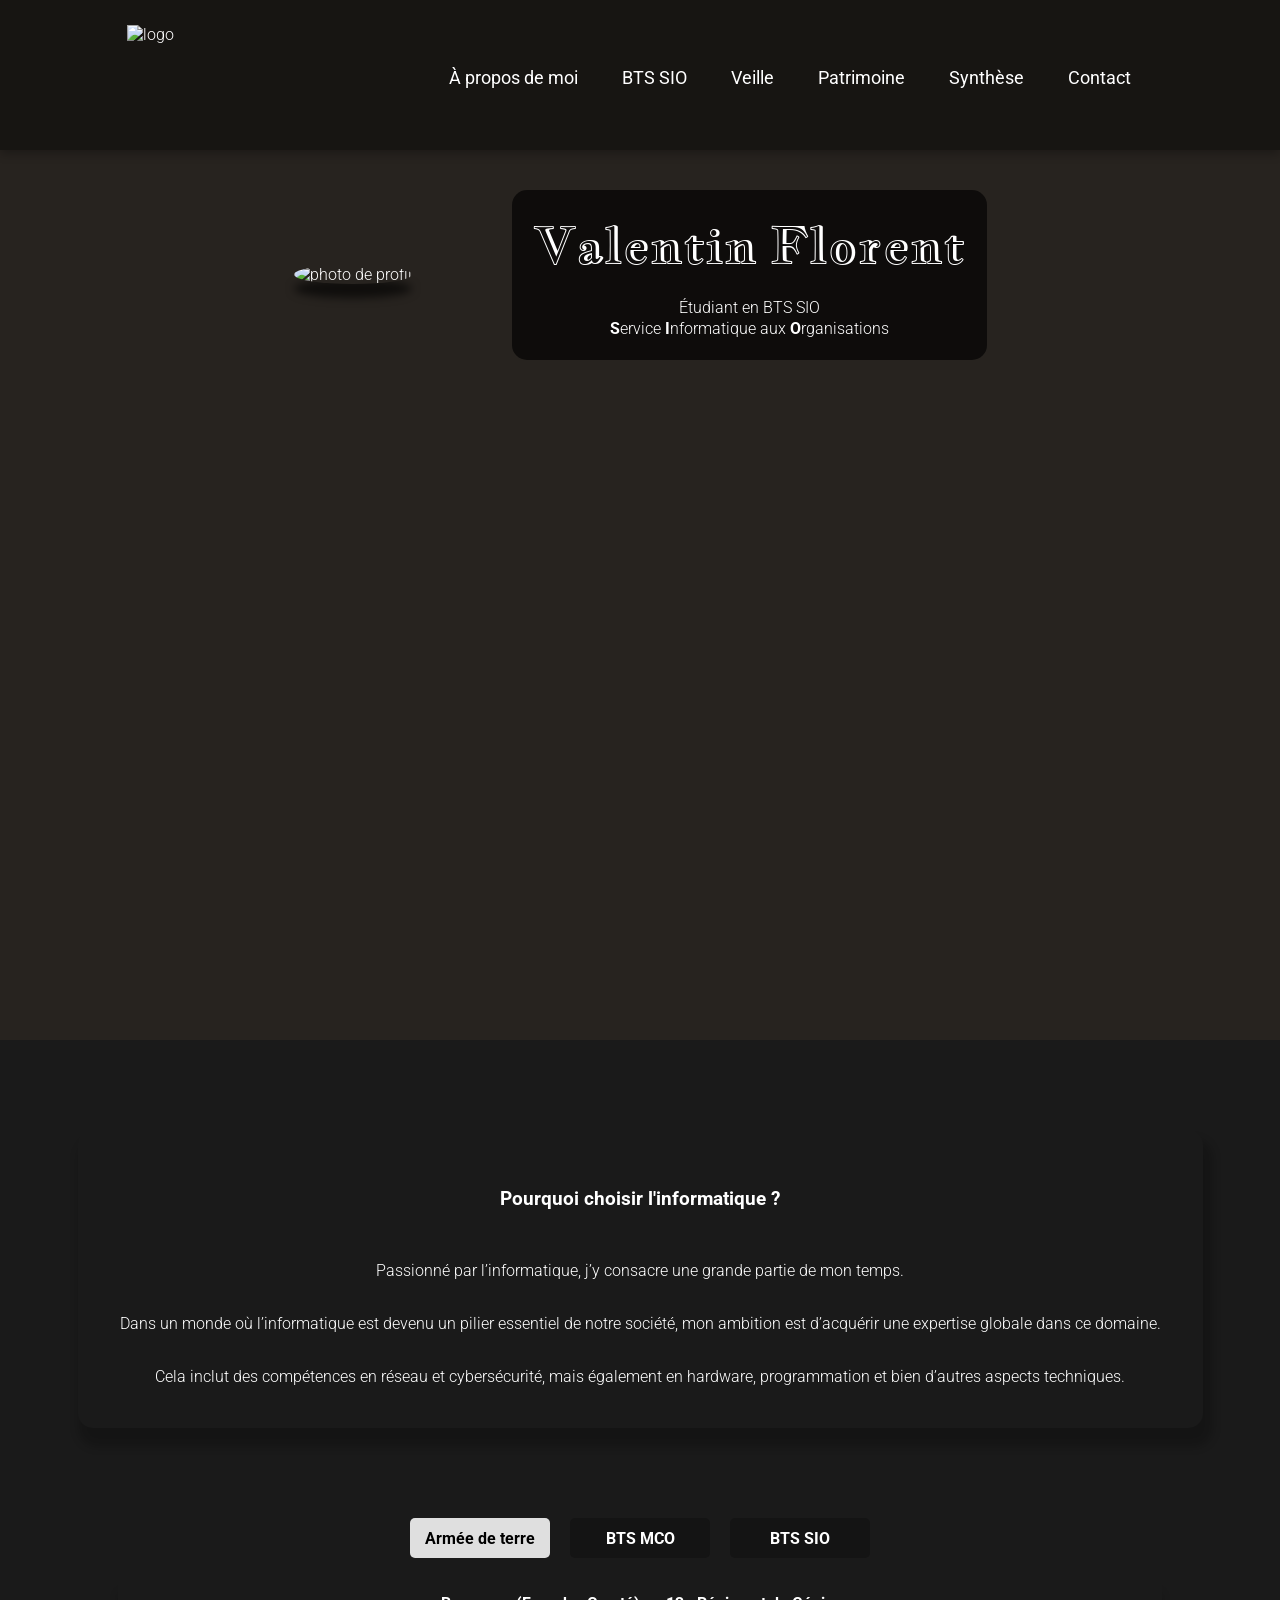
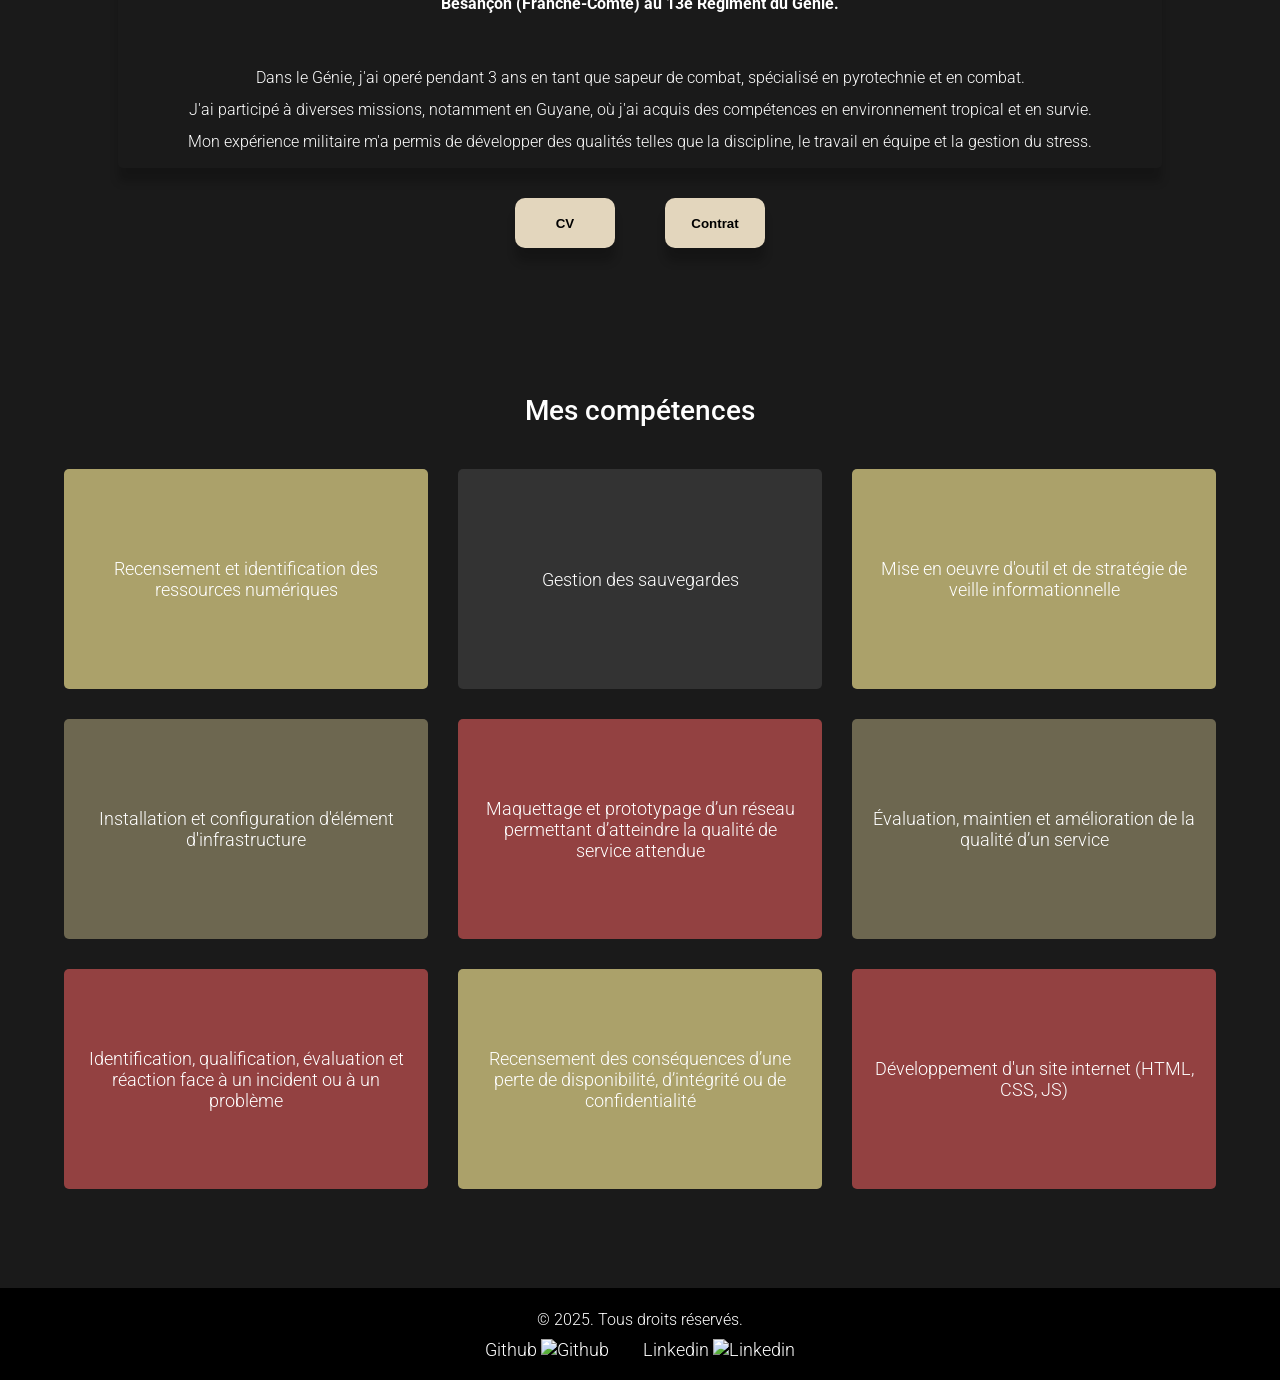
==== commit 034ed97d: "23.09" ====
--- a/index.html
+++ b/index.html
@@ -69,11 +69,6 @@
           </div>
         </div>
       </div>
-      <a href="#presentation" class="nav_page">
-        Presentation
-        <span class="arrow">&#8595;</span>
-        <!-- flèche vers le bas -->
-      </a>
     </section>
 
     <!-- MA PRESENTATION -->
@@ -82,6 +77,7 @@
       <div class="frame2"></div>
 
       <div class="text2">
+        <h3>Pourquoi choisir l'informatique ?</h3>
         <p>
           Passionné par l’informatique, j’y consacre une grande partie de mon
           temps.
--- a/style.css
+++ b/style.css
@@ -1,6 +1,6 @@
 body {
   margin: 0;
-  background-color: #27231f;
+  background-color: #1a1a1a;
   color: white;
   font-family: "Roboto", serif;
   font-weight: 300;
@@ -41,9 +41,9 @@
 }
 
 /* MENU BURGER */
+
 .burger {
   position: fixed;
-  display: none;
   width: 50px;
   height: 50px;
   top: 10px;
@@ -60,12 +60,8 @@
   background-image: url(image/burger-bar_black.png);
 }
 .menu_burger {
-  /*
   visibility: hidden;
   opacity: 0;
-  */
-  display: none;
-  /*  */
   transform: translateY(-10px);
   transition: opacity 0.3s ease, transform 0.3s ease, visibility 0.3s;
   position: fixed;
@@ -78,6 +74,15 @@
   padding: 15px 0;
   pointer-events: none; /* Empêche les clics lorsque caché */
   z-index: 20;
+  box-shadow: 0 4px 12px rgba(0, 0, 0, 0.15);
+  backdrop-filter: blur(
+    10px
+  ); /* Flou d'arrière-plan pour un effet glassmorphism */
+  border: 1px solid rgba(255, 255, 255, 0.2);
+  font-size: 18px;
+  font-weight: 500;
+  font-family: "Roboto", serif;
+  color: white;
 }
 .menu_burger.show {
   visibility: visible;
@@ -158,36 +163,28 @@
   align-items: center;
   border-radius: 50px;
 }
-
-/* NAV DE LA PAGE */
-
-.nav_page {
-  color: white;
-  text-decoration: none;
-}
-.nav_page .arrow {
-  display: block;
-  font-size: 20px;
-  text-align: center;
-  animation: bounce 1s infinite;
-  margin-top: 5px;
-}
-
-/* Animation de rebond */
-@keyframes bounce {
-  0%,
-  100% {
-    transform: translateY(0);
-  }
-  50% {
-    transform: translateY(5px);
+/* Affiche du burger, ou pas. Selon la taille de l'ecran */
+@media (max-width: 1023px) {
+  .nav_container {
+    display: none;
+  }
+  .burger {
+    display: block;
+  }
+}
+@media (min-width: 1024px) {
+  .burger {
+    display: none;
+  }
+  .menu_burger {
+    display: none;
   }
 }
 
 /* SECTION MOI dans index.html */
 #MOI {
   display: flex;
-  background-color: #1c1816;
+  background-color: #27231f;
   background-image: url(image/feuille_accueil.png);
   padding-top: 7%;
   min-height: 100vh;
@@ -204,15 +201,15 @@
   gap: 100px;
   align-items: center;
   justify-content: center;
-  margin: 100px;
-  width: 100%;
+  margin-top: 100px;
+  width: 80%;
   height: 60%;
 }
 .MOItitre {
   font-family: "Jacques Francois Shadow", serif;
   font-weight: 400;
   font-style: normal;
-  font-size: 60px;
+  font-size: 50px;
   margin-bottom: 20px;
 }
 .MOIetBTS {
@@ -228,8 +225,8 @@
 }
 
 .photo_profil img {
-  width: 350px;
-  height: 350px;
+  width: 300px;
+  height: 300px;
   border-radius: 50%;
   object-fit: cover;
   box-shadow: 0 14px 8px rgba(0, 0, 0, 0.6);
@@ -242,37 +239,22 @@
   flex-direction: row;
   align-items: center;
   justify-content: center;
-  min-height: 100vh;
-}
-
-.frame2 {
-  display: flex;
-  flex-direction: column;
-  width: 50%;
-  aspect-ratio: 16/9;
-  background-image: url(image/histoire2.jpg);
-  background-size: cover;
-  background-position: center;
-  flex-direction: column;
-  justify-content: center;
-  align-items: center;
-  border-radius: 50px;
-  margin: 10px;
-  margin-bottom: 40px;
-}
+  margin-top: 10vh;
+  margin-bottom: 10vh;
+}
+
 .text2 {
   gap: 30px;
   margin-right: 5%;
   margin-left: 5%;
-  padding: 10px;
-  width: 40%;
+  padding: 40px;
   height: 100%;
   border-radius: 15px;
   display: flex;
   flex-direction: column;
   align-items: center;
   text-align: center;
-  box-shadow: 0 14px 8px rgba(0, 0, 0, 0.2);
+  box-shadow: 5px 14px 8px 5px rgba(0, 0, 0, 0.2);
 }
 
 #a_propos .text {
@@ -286,13 +268,14 @@
   flex-direction: column;
   justify-content: center;
   align-items: center;
-  min-height: 100vh;
+  margin-top: 10vh;
+  margin-bottom: 10vh;
 }
 
 .boutons_container {
   display: flex;
   justify-content: center;
-  gap: 30px;
+  gap: 20px;
   width: 80%;
 }
 
@@ -307,7 +290,6 @@
   cursor: pointer;
   border-radius: 5px;
   text-align: center;
-
   font-weight: bold;
   color: rgb(255, 255, 255);
 }
@@ -330,10 +312,12 @@
   box-shadow: 0 14px 8px rgba(0, 0, 0, 0.2);
   color: rgb(255, 255, 255);
   border-radius: 5px;
-  width: 80vw;
-  height: 50vh;
+  width: 80%;
+  height: 50%;
   gap: 10px;
   line-height: 2;
+  margin-top: 20px;
+  padding: 10px;
 }
 
 .cvEtContratContainer {
@@ -655,6 +639,9 @@
   margin-bottom: 30px;
   gap: 50px;
 }
+.titreVeille {
+  text-align: center;
+}
 .titreVeille img {
   width: 60px;
   height: 60px;
@@ -905,3 +892,177 @@
 #footer img {
   width: 30px;
 }
+
+/* Responsive tablette */
+@media (min-width: 601px) and (max-width: 1023px) {
+  #MOI {
+    padding-top: 0;
+  }
+  .PHOTOetPRESENTATION {
+    flex-direction: column;
+    gap: 50px;
+    margin: 50px;
+  }
+  .photo_profil img {
+    width: 250px;
+    height: 250px;
+  }
+  .MOItitre {
+    font-size: 40px;
+  }
+  #presentation {
+    flex-direction: column;
+  }
+  .frame2 {
+    display: none;
+  }
+  .text2 {
+    width: 80%;
+    height: auto;
+    margin: 20px 0;
+  }
+  #competences .grid {
+    grid-template-columns: repeat(2, 1fr);
+    grid-template-rows: repeat(5, auto);
+    height: auto;
+  }
+  .carreau:nth-child(9) {
+    grid-column: span 2;
+  }
+
+  .BTSSIO {
+    font-size: 18px;
+  }
+  .carouselBTS-item p {
+    font-size: 15px;
+    margin-top: 5%;
+    margin-bottom: 10%;
+    transform: translateY(50%);
+  }
+  .carouselBTS-item li {
+    font-size: 13px;
+    margin-bottom: 5%;
+  }
+  button.prev img,
+  button.next img {
+    width: 30px; /* Ajuste la taille de l'image de la flèche */
+    height: 30px;
+  }
+
+  .projetBTSContainer {
+    flex-direction: column;
+    justify-content: center;
+    align-items: center;
+    gap: 30px;
+  }
+  .projetBTS {
+    width: 60%;
+    height: auto;
+    gap: 15px;
+  }
+
+  .exemplesContainer {
+    flex-direction: column;
+    gap: 30px;
+  }
+}
+
+/* Responsive mobile */
+@media (max-width: 600px) {
+  body {
+    font-size: 12px;
+  }
+  #MOI {
+    padding-top: 0;
+  }
+  .PHOTOetPRESENTATION {
+    flex-direction: column;
+    gap: 20px;
+    margin: 20px;
+  }
+  .photo_profil img {
+    width: 150px;
+    height: 150px;
+  }
+  .MOItitre {
+    font-size: 18px;
+  }
+  #presentation {
+    flex-direction: column;
+  }
+  .frame2 {
+    display: none;
+  }
+  .text2 {
+    width: 80%;
+    height: auto;
+    margin: 20px 0;
+  }
+  #competences .grid {
+    grid-template-columns: 1fr;
+    grid-template-rows: repeat(9, auto);
+    height: auto;
+  }
+
+  .BTSSIO {
+    font-size: 15px;
+  }
+  .carouselBTS-item p {
+    font-size: 13px;
+    margin-top: 5%;
+    margin-bottom: 10%;
+    transform: translateY(50%);
+  }
+  .carouselBTS-item li {
+    font-size: 10px;
+    margin-bottom: 5%;
+  }
+  button.prev img,
+  button.next img {
+    width: 15px; /* Ajuste la taille de l'image de la flèche */
+    height: 15px;
+  }
+
+  .projetBTSContainer {
+    flex-direction: column;
+    justify-content: center;
+    align-items: center;
+    gap: 30px;
+  }
+  .projetBTS {
+    width: 60%;
+    height: auto;
+    gap: 15px;
+  }
+  .exemplesContainer {
+    flex-direction: column;
+    gap: 30px;
+  }
+  .titreVeille {
+    font-size: 15px;
+    gap: 20px;
+  }
+  .titreVeille img {
+    width: 40px;
+    height: 40px;
+  }
+  .veilleTexte {
+    width: 80%;
+    font-size: 11px;
+    padding: 15px;
+  }
+  .veilleTexte li {
+    font-size: 12px;
+  }
+  .exempleVeille {
+    width: 80%;
+    padding: 15px;
+  }
+  #synthese h1 {
+    font-size: 20px;
+  }
+  .boutonSyntheseContainer {
+    flex-direction: column;
+    gap: 20px;
+  }
+}
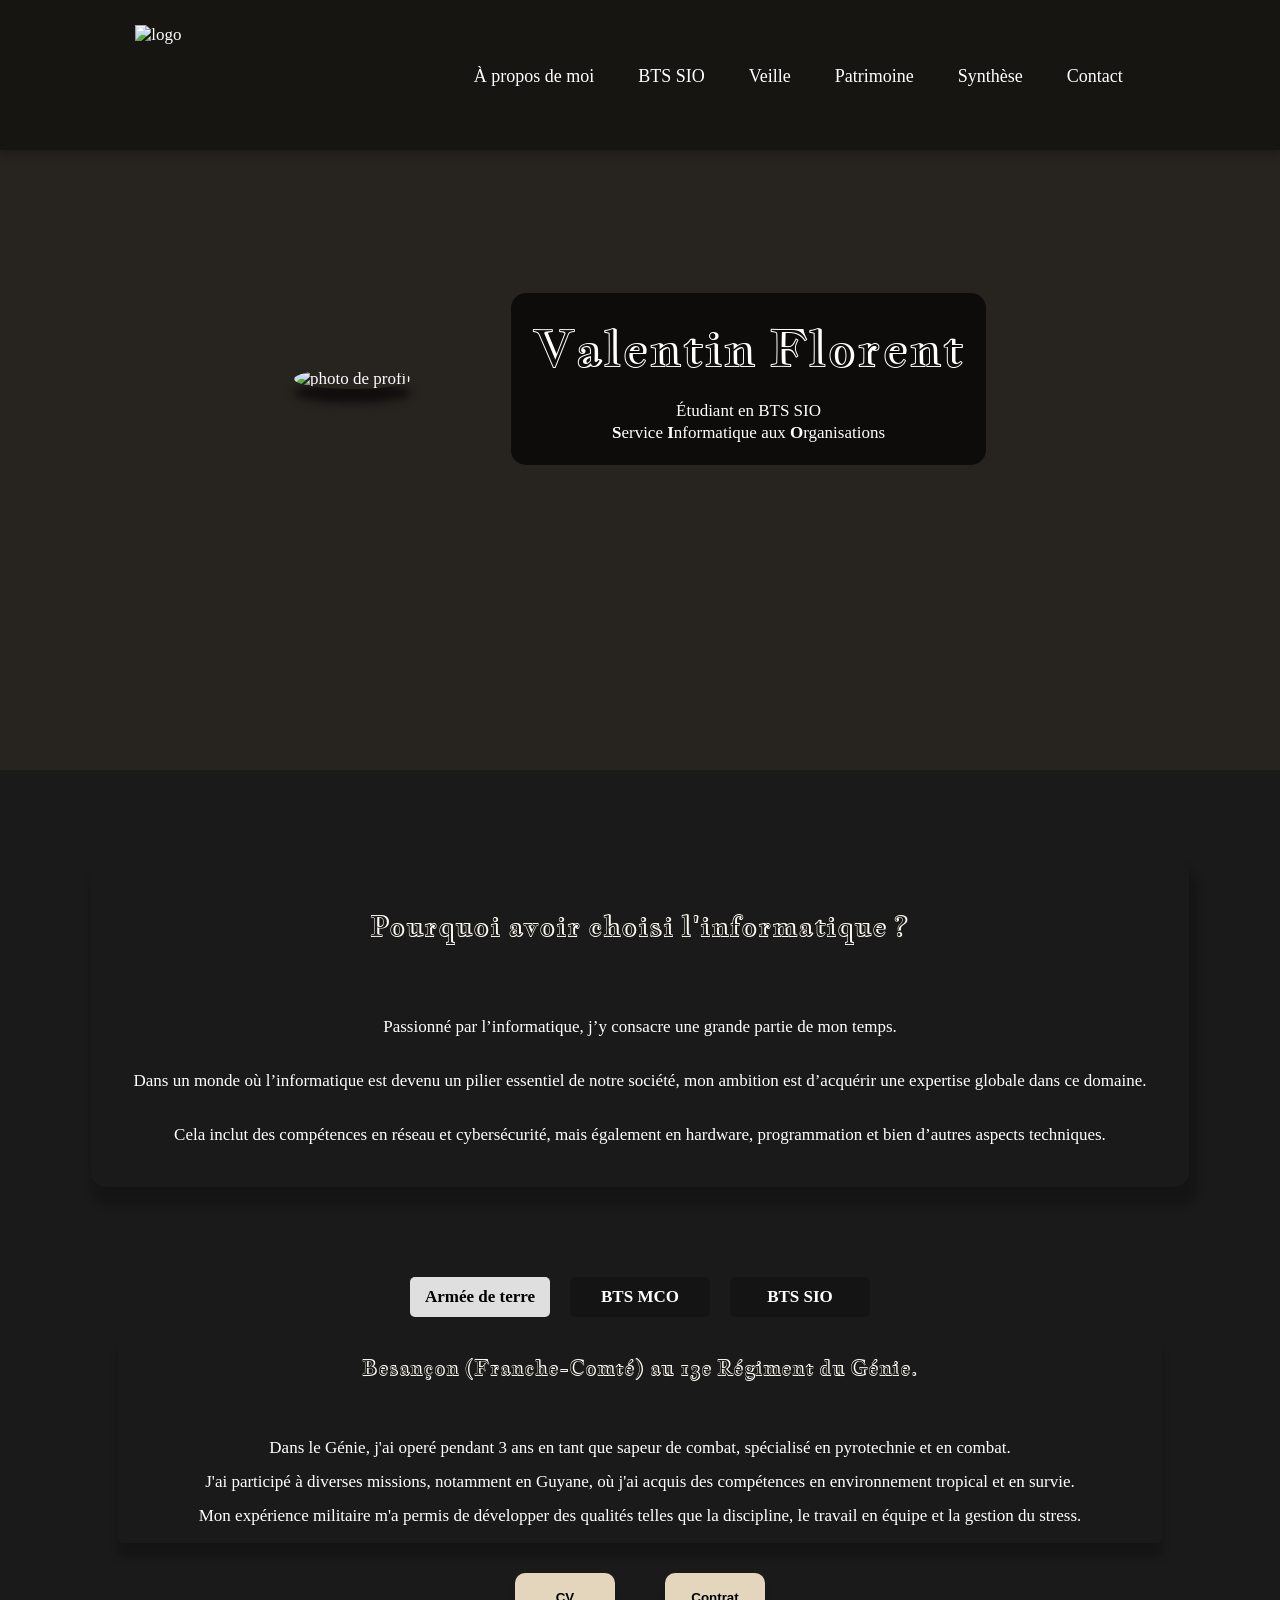
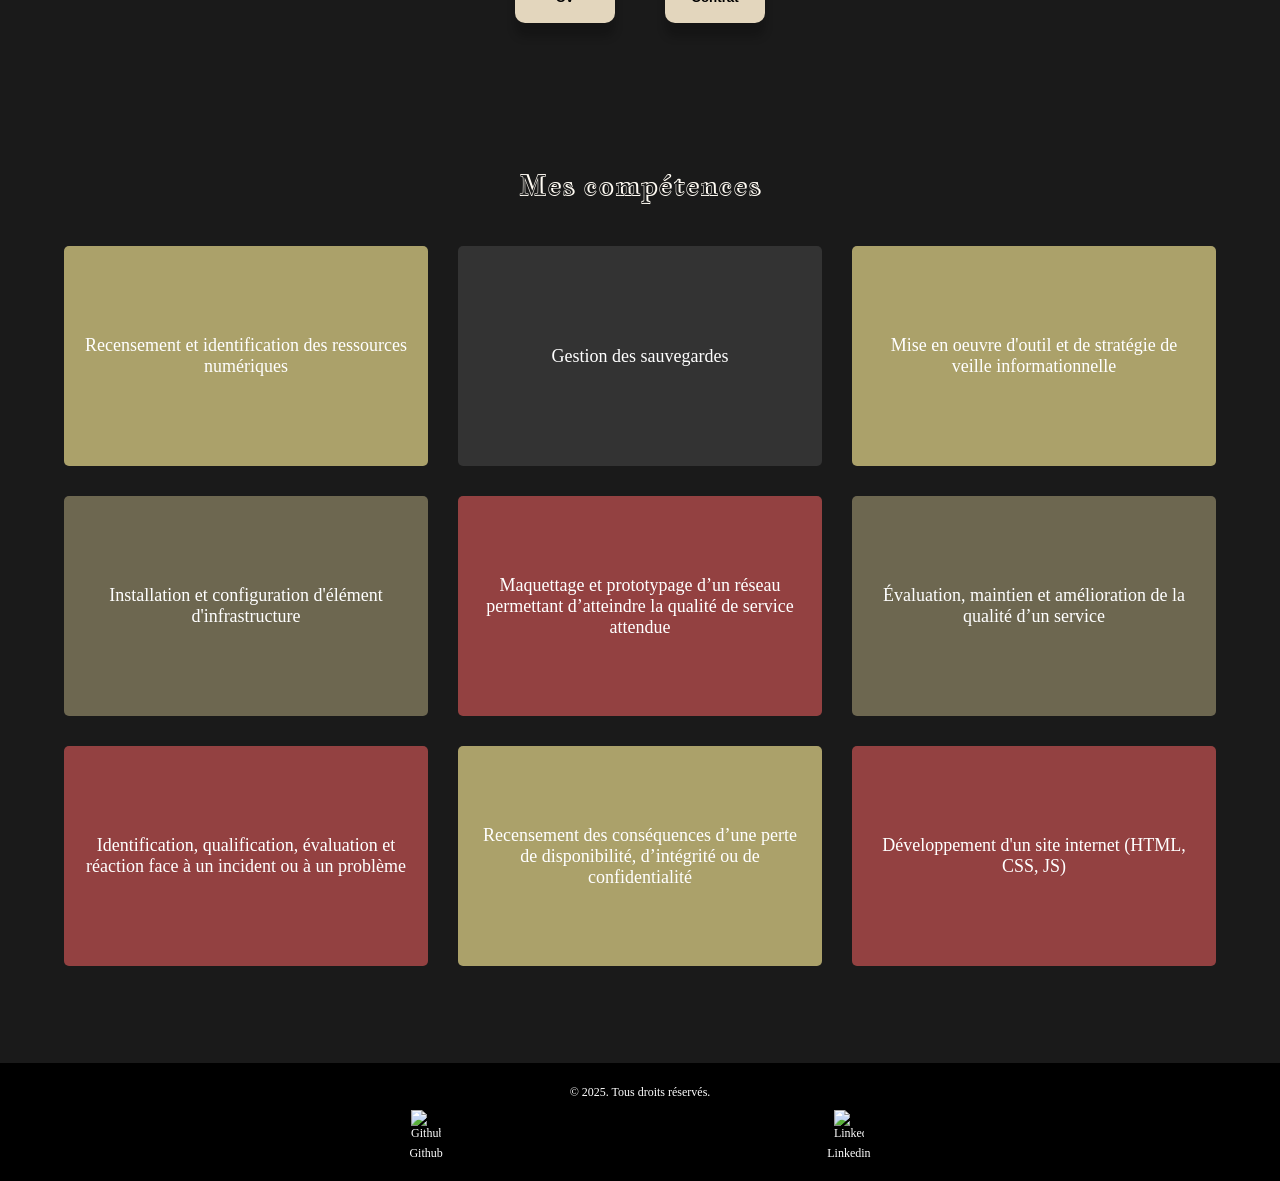
==== commit 91693380: "(commit message)" ====
--- a/index.html
+++ b/index.html
@@ -77,7 +77,7 @@
       <div class="frame2"></div>
 
       <div class="text2">
-        <h3>Pourquoi choisir l'informatique ?</h3>
+        <p class="titre">Pourquoi avoir choisi l'informatique ?</p>
         <p>
           Passionné par l’informatique, j’y consacre une grande partie de mon
           temps.
--- a/style.css
+++ b/style.css
@@ -2,9 +2,8 @@
   margin: 0;
   background-color: #1a1a1a;
   color: white;
-  font-family: "Roboto", serif;
-  font-weight: 300;
-  font-size: 16px;
+  font-family: "century gothic", serif;
+  font-size: 17px;
   font-style: normal;
 }
 html {
@@ -23,7 +22,15 @@
   align-items: center;
   text-align: center;
   font-size: 28px;
-  font-weight: 500;
+  font-weight: 400;
+  font-family: "Jacques Francois Shadow", serif;
+  color: #fffbf3;
+}
+.petitTitre {
+  font-size: 20px;
+  font-weight: 400;
+  font-family: "Jacques Francois Shadow", serif;
+  color: #fffbf3;
 }
 
 .text {
@@ -187,7 +194,7 @@
   background-color: #27231f;
   background-image: url(image/feuille_accueil.png);
   padding-top: 7%;
-  min-height: 100vh;
+  height: 70vh;
   background-size: cover;
   background-position: center;
   flex-direction: column;
@@ -735,7 +742,6 @@
   flex-direction: column;
   align-items: center;
   justify-content: center;
-  min-height: 100vh;
 }
 #synthese h1 {
   margin-top: 200px;
@@ -768,7 +774,6 @@
 }
 .boutonSynthese a {
   cursor: pointer;
-  width: 250px;
   border-radius: 10px;
   box-shadow: 0 14px 8px rgba(0, 0, 0, 0.2);
   background-color: #e3d6bd;
@@ -785,7 +790,6 @@
   flex-direction: column;
   align-items: center;
   justify-content: center;
-  min-height: 100vh;
 }
 .contact-container {
   background: rgba(0, 0, 0, 0.65);
@@ -859,6 +863,7 @@
 /* FOOTER */
 
 #footer {
+  font-size: 12px;
   background-color: #000000;
   color: white;
   padding: 20px 0;
@@ -877,13 +882,20 @@
 
 .reseaux {
   margin-top: 10px;
+  display: flex;
+  justify-content: space-evenly;
 }
 
 .reseaux a {
+  display: flex;
+  flex-direction: column-reverse;
   color: white;
   text-decoration: none;
   margin: 0 15px;
-  font-size: 18px;
+  transition: color 0.3s;
+  justify-content: center;
+  align-items: center;
+  gap: 5px;
 }
 
 .reseaux a:hover {
@@ -979,6 +991,7 @@
     flex-direction: column;
     gap: 20px;
     margin: 20px;
+    margin-top: 100px;
   }
   .photo_profil img {
     width: 150px;
@@ -1060,9 +1073,65 @@
   }
   #synthese h1 {
     font-size: 20px;
+    text-align: center;
+  }
+  .shemaSynthese {
+    width: 90%;
   }
   .boutonSyntheseContainer {
     flex-direction: column;
-    gap: 20px;
-  }
-}
+    gap: 0;
+  }
+  #synthese h1 {
+    margin-top: 80px;
+  }
+  .boutonSynthese {
+    margin-top: 40px;
+    margin-bottom: 0;
+  }
+  .boutonSynthese a {
+    padding: 10px 20px;
+    font-size: 12px;
+  }
+
+  #contact {
+    margin-top: 100px;
+  }
+  .contact-container {
+    width: 250px;
+    margin: 0;
+  }
+  .contact-container h2 {
+    font-size: 22px;
+    margin-bottom: 20px;
+  }
+  .contact-form {
+    gap: 10px;
+  }
+  .contact-form label {
+    font-size: 14px;
+  }
+  .contact-form input,
+  .contact-form textarea {
+    font-size: 13px;
+    padding: 8px 10px;
+    width: 100%;
+  }
+  .contact-form button[type="submit"] {
+    font-size: 14px;
+    padding: 10px 0;
+  }
+
+  /* FOOTER format téléphone */
+  #footer {
+    font-size: 12px;
+    padding: 15px 0;
+  }
+  .reseaux a {
+    margin: 0 10px;
+    font-size: 14px;
+  }
+  #footer img {
+    width: 20px;
+  }
+}
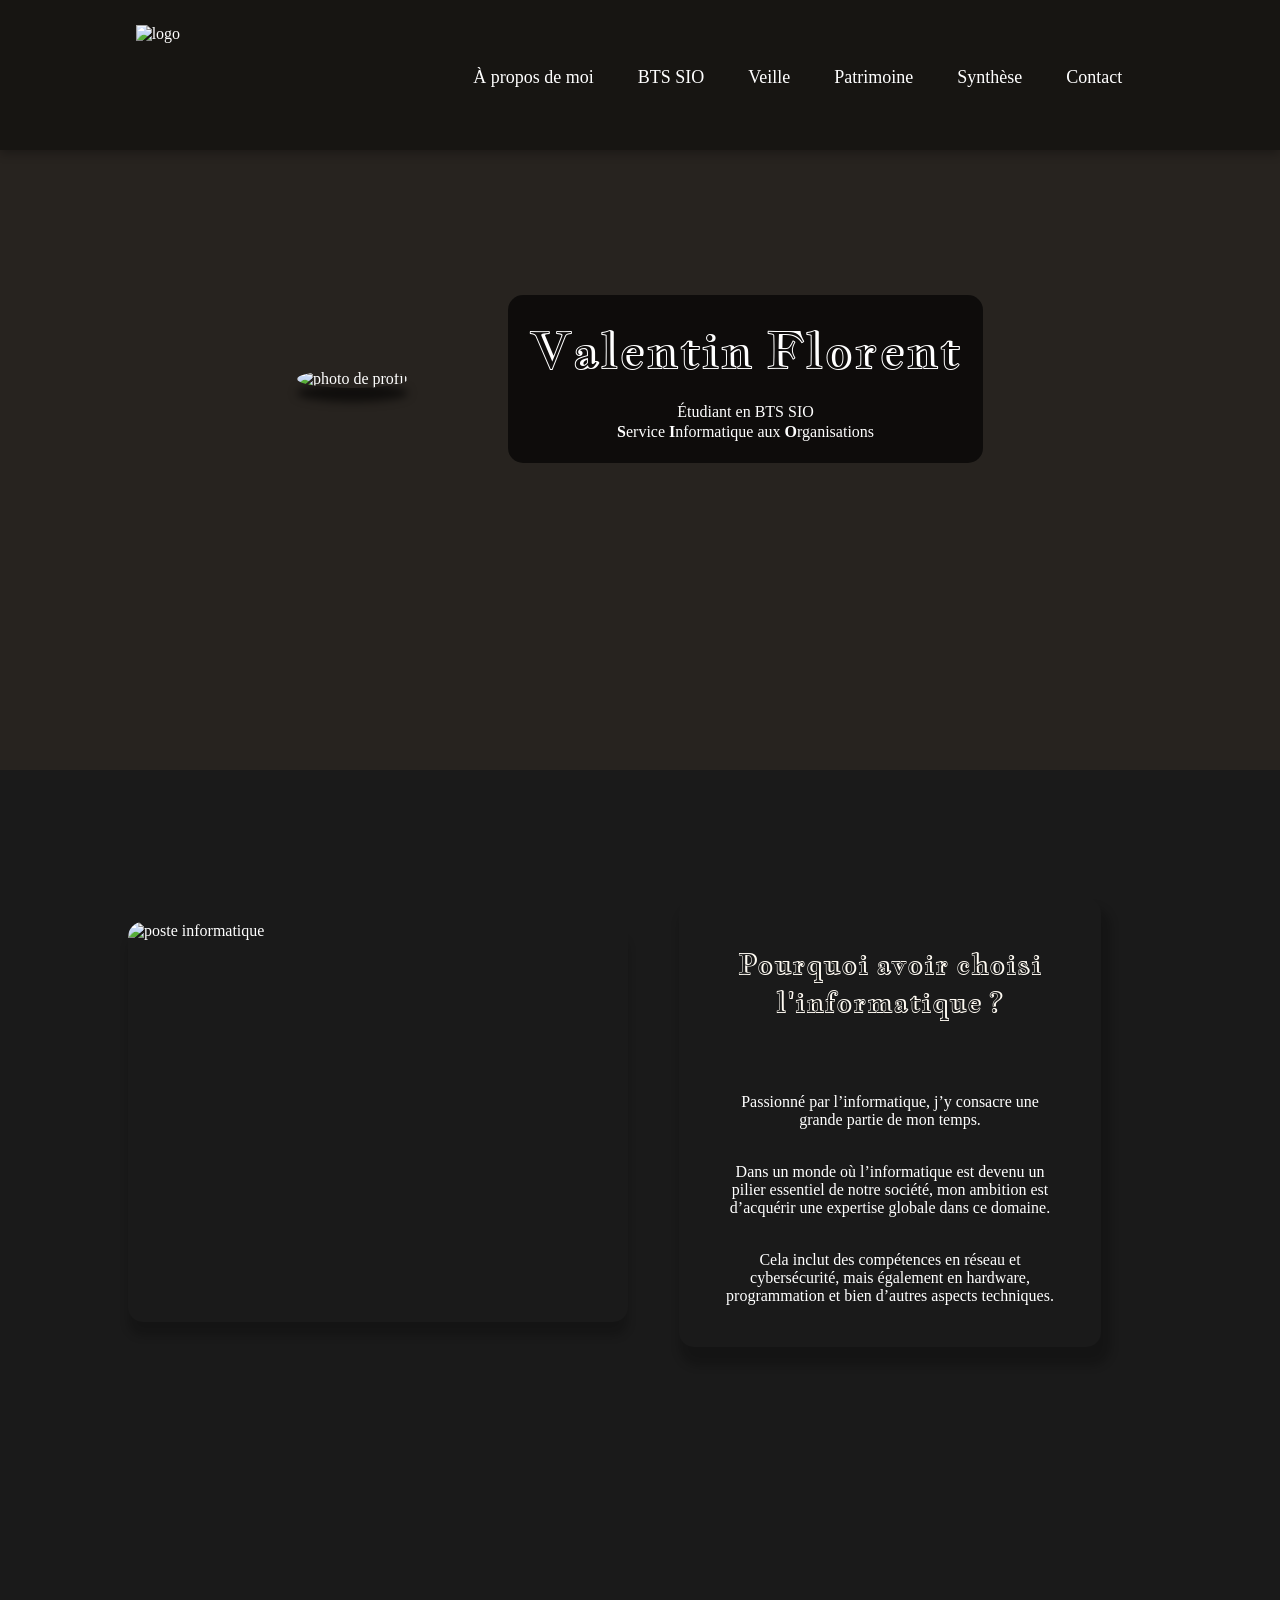
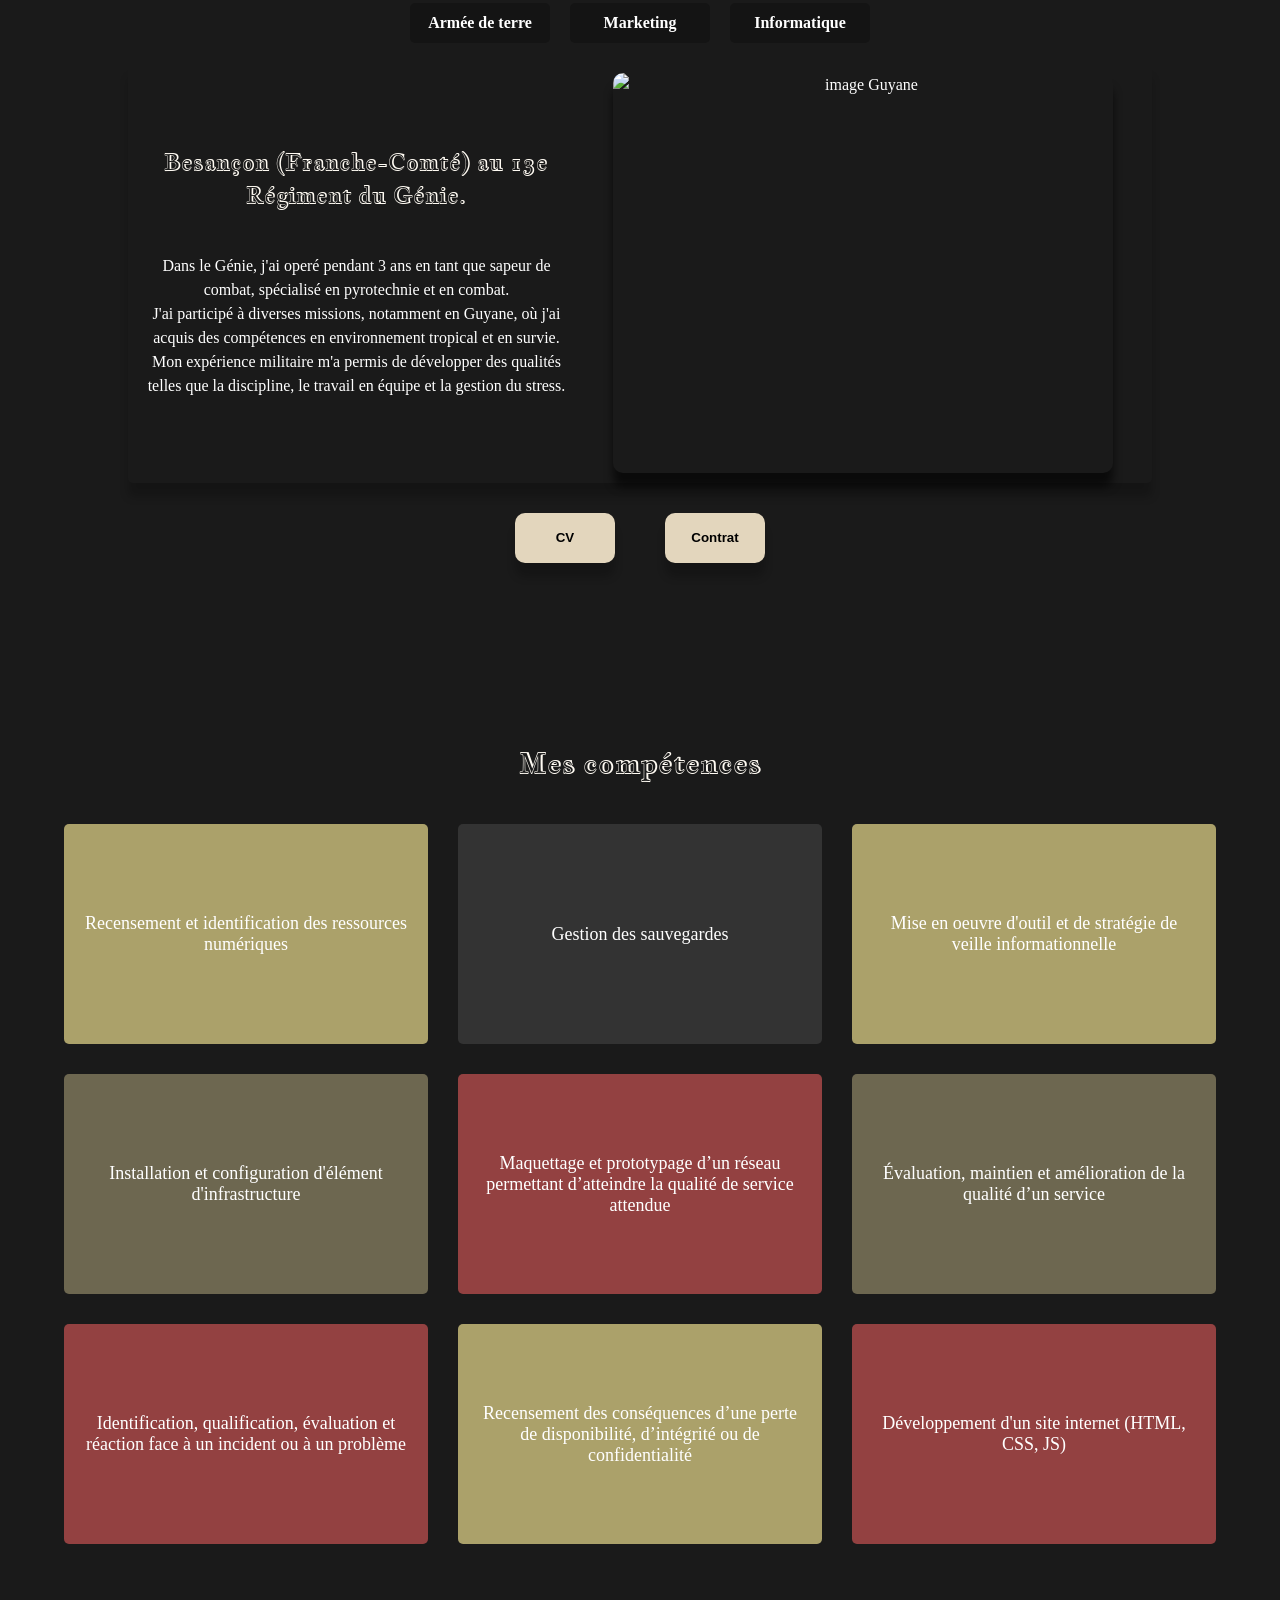
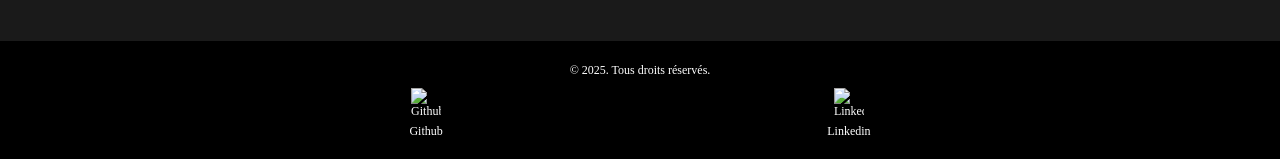
==== commit 4145238c: "fgeger" ====
--- a/index.html
+++ b/index.html
@@ -74,7 +74,9 @@
     <!-- MA PRESENTATION -->
 
     <section id="presentation">
-      <div class="frame2"></div>
+      <div class="image">
+        <img src="image/poste_info.jpg" alt="poste informatique" />
+      </div>
 
       <div class="text2">
         <p class="titre">Pourquoi avoir choisi l'informatique ?</p>
@@ -97,15 +99,35 @@
 
     <section id="parcours">
       <div class="boutons_container">
-        <div class="boutons_parcours" onclick="changerTexte(0)">
+        <div class="boutons_parcours" onclick="changerContenu('contenu1')">
           Armée de terre
         </div>
-        <div class="boutons_parcours" onclick="changerTexte(1)">BTS MCO</div>
-        <div class="boutons_parcours" onclick="changerTexte(2)">BTS SIO</div>
-      </div>
-
-      <div id="contenu" class="contenu"></div>
-
+        <div class="boutons_parcours" onclick="changerContenu('contenu2')">
+          Marketing
+        </div>
+        <div class="boutons_parcours" onclick="changerContenu('contenu3')">
+          Informatique
+        </div>
+      </div>
+      <div class="contenu">
+        <div class="texte">
+          <div id="parcoursTitre" class="petitTitre">
+            Besançon (Franche-Comté) au 13e Régiment du Génie.
+          </div>
+          <p id="parcoursTexte">
+            Dans le Génie, j'ai operé pendant 3 ans en tant que sapeur de
+            combat, spécialisé en pyrotechnie et en combat.<br />
+            J'ai participé à diverses missions, notamment en Guyane, où j'ai
+            acquis des compétences en environnement tropical et en survie.<br />
+            Mon expérience militaire m'a permis de développer des qualités
+            telles que la discipline, le travail en équipe et la gestion du
+            stress.
+          </p>
+        </div>
+        <div class="image">
+          <img id="parcoursImage" src="image/guyane.jpg" alt="image Guyane" />
+        </div>
+      </div>
       <div class="cvEtContratContainer">
         <div class="cvEtContrat">
           <a href="image/CVpdf.pdf" target="_blank">
--- a/style.css
+++ b/style.css
@@ -3,7 +3,7 @@
   background-color: #1a1a1a;
   color: white;
   font-family: "century gothic", serif;
-  font-size: 17px;
+  font-size: 16px;
   font-style: normal;
 }
 html {
@@ -246,10 +246,16 @@
   flex-direction: row;
   align-items: center;
   justify-content: center;
-  margin-top: 10vh;
-  margin-bottom: 10vh;
-}
-
+  padding: 10%;
+}
+
+.image img {
+  width: 500px;
+  height: 400px;
+  border-radius: 15px;
+  object-fit: cover;
+  box-shadow: 0 14px 8px rgba(0, 0, 0, 0.2);
+}
 .text2 {
   gap: 30px;
   margin-right: 5%;
@@ -275,8 +281,7 @@
   flex-direction: column;
   justify-content: center;
   align-items: center;
-  margin-top: 10vh;
-  margin-bottom: 10vh;
+  padding: 10%;
 }
 
 .boutons_container {
@@ -312,19 +317,46 @@
 
 .contenu {
   display: flex;
-  flex-direction: column;
+  flex-direction: row;
   align-items: center;
   text-align: center;
   justify-content: center;
   box-shadow: 0 14px 8px rgba(0, 0, 0, 0.2);
   color: rgb(255, 255, 255);
   border-radius: 5px;
-  width: 80%;
   height: 50%;
   gap: 10px;
-  line-height: 2;
+  line-height: 1.5;
   margin-top: 20px;
   padding: 10px;
+}
+.texte {
+  display: flex;
+  flex-direction: column;
+  align-items: center;
+  justify-content: flex-start;
+  gap: 20px;
+  text-align: center;
+  width: 60%;
+}
+
+#parcoursTitre {
+  font-size: 22px;
+  font-weight: 500;
+  margin-bottom: 20px;
+}
+#parcoursText {
+  background: none;
+  box-shadow: none;
+  padding: 0;
+  margin: 0;
+  width: 60%;
+}
+#parcoursImage {
+  border-radius: 10px;
+  box-shadow: 0 14px 8px rgba(0, 0, 0, 0.6);
+  aspect-ratio: 16/9;
+  background-size: cover;
 }
 
 .cvEtContratContainer {
@@ -446,6 +478,7 @@
   display: flex;
   flex-direction: column;
   justify-content: center;
+  margin-bottom: 50px;
 }
 
 .PRESENTATIONetCAROUSEL {
@@ -469,10 +502,6 @@
   border-radius: 10px;
 }
 
-.BTSSIO {
-  font-size: 20px;
-  font-style: italic;
-}
 .carouselBTS {
   position: relative;
   display: flex;
@@ -573,6 +602,11 @@
   transform: rotate(180deg) scale(0.95);
 }
 
+.enSavoirPlus:hover {
+  background-color: #dfdfdf;
+  color: black;
+}
+
 /* SECTION PROJETS dans BTS.html */
 
 #projets {
@@ -708,6 +742,7 @@
   align-items: center;
   justify-content: center;
   min-height: 100vh;
+  margin-top: 100px;
 }
 #patrimoine h1 {
   margin-top: 200px;
@@ -742,6 +777,7 @@
   flex-direction: column;
   align-items: center;
   justify-content: center;
+  margin-top: 150px;
 }
 #synthese h1 {
   margin-top: 200px;
@@ -909,6 +945,7 @@
 @media (min-width: 601px) and (max-width: 1023px) {
   #MOI {
     padding-top: 0;
+    height: auto;
   }
   .PHOTOetPRESENTATION {
     flex-direction: column;
@@ -933,6 +970,22 @@
     height: auto;
     margin: 20px 0;
   }
+
+  #parcours {
+    margin-bottom: 50px;
+  }
+  .texte {
+    width: 100%;
+    gap: 10px;
+  }
+  #parcoursText {
+    width: 90%;
+    font-size: 12px;
+  }
+  .image {
+    display: none;
+  }
+
   #competences .grid {
     grid-template-columns: repeat(2, 1fr);
     grid-template-rows: repeat(5, auto);
@@ -942,9 +995,6 @@
     grid-column: span 2;
   }
 
-  .BTSSIO {
-    font-size: 18px;
-  }
   .carouselBTS-item p {
     font-size: 15px;
     margin-top: 5%;
@@ -1003,14 +1053,37 @@
   #presentation {
     flex-direction: column;
   }
-  .frame2 {
-    display: none;
-  }
-  .text2 {
-    width: 80%;
+  .image img {
+    width: 90%;
     height: auto;
     margin: 20px 0;
   }
+  .titre {
+    font-size: 15px;
+    margin-bottom: 20px;
+  }
+  .text2 {
+    width: 90%;
+    height: auto;
+    margin: 20px 0;
+    padding: 15px;
+    font-size: 10px;
+  }
+  #parcours {
+    margin-bottom: 50px;
+  }
+  .texte {
+    width: 100%;
+    gap: 10px;
+  }
+  #parcoursText {
+    width: 90%;
+    font-size: 12px;
+  }
+  .image {
+    display: none;
+  }
+
   #competences .grid {
     grid-template-columns: 1fr;
     grid-template-rows: repeat(9, auto);
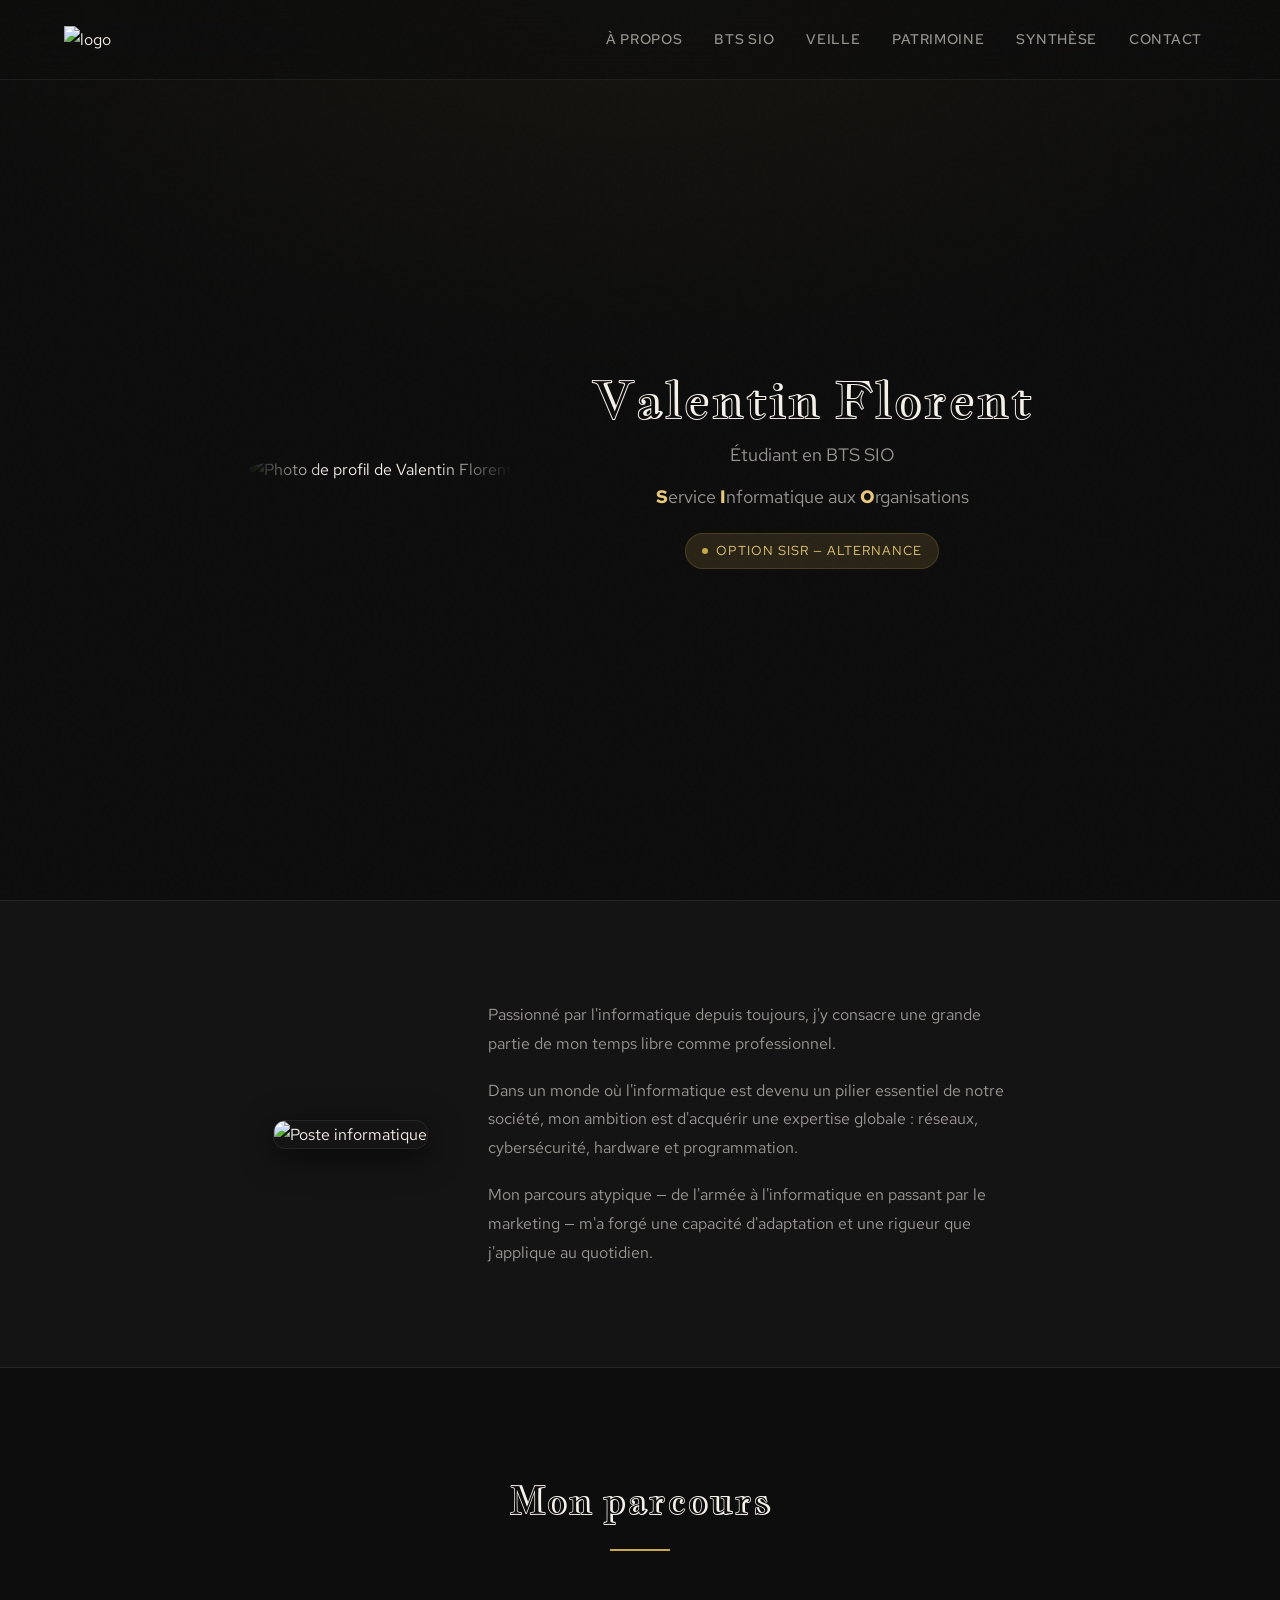
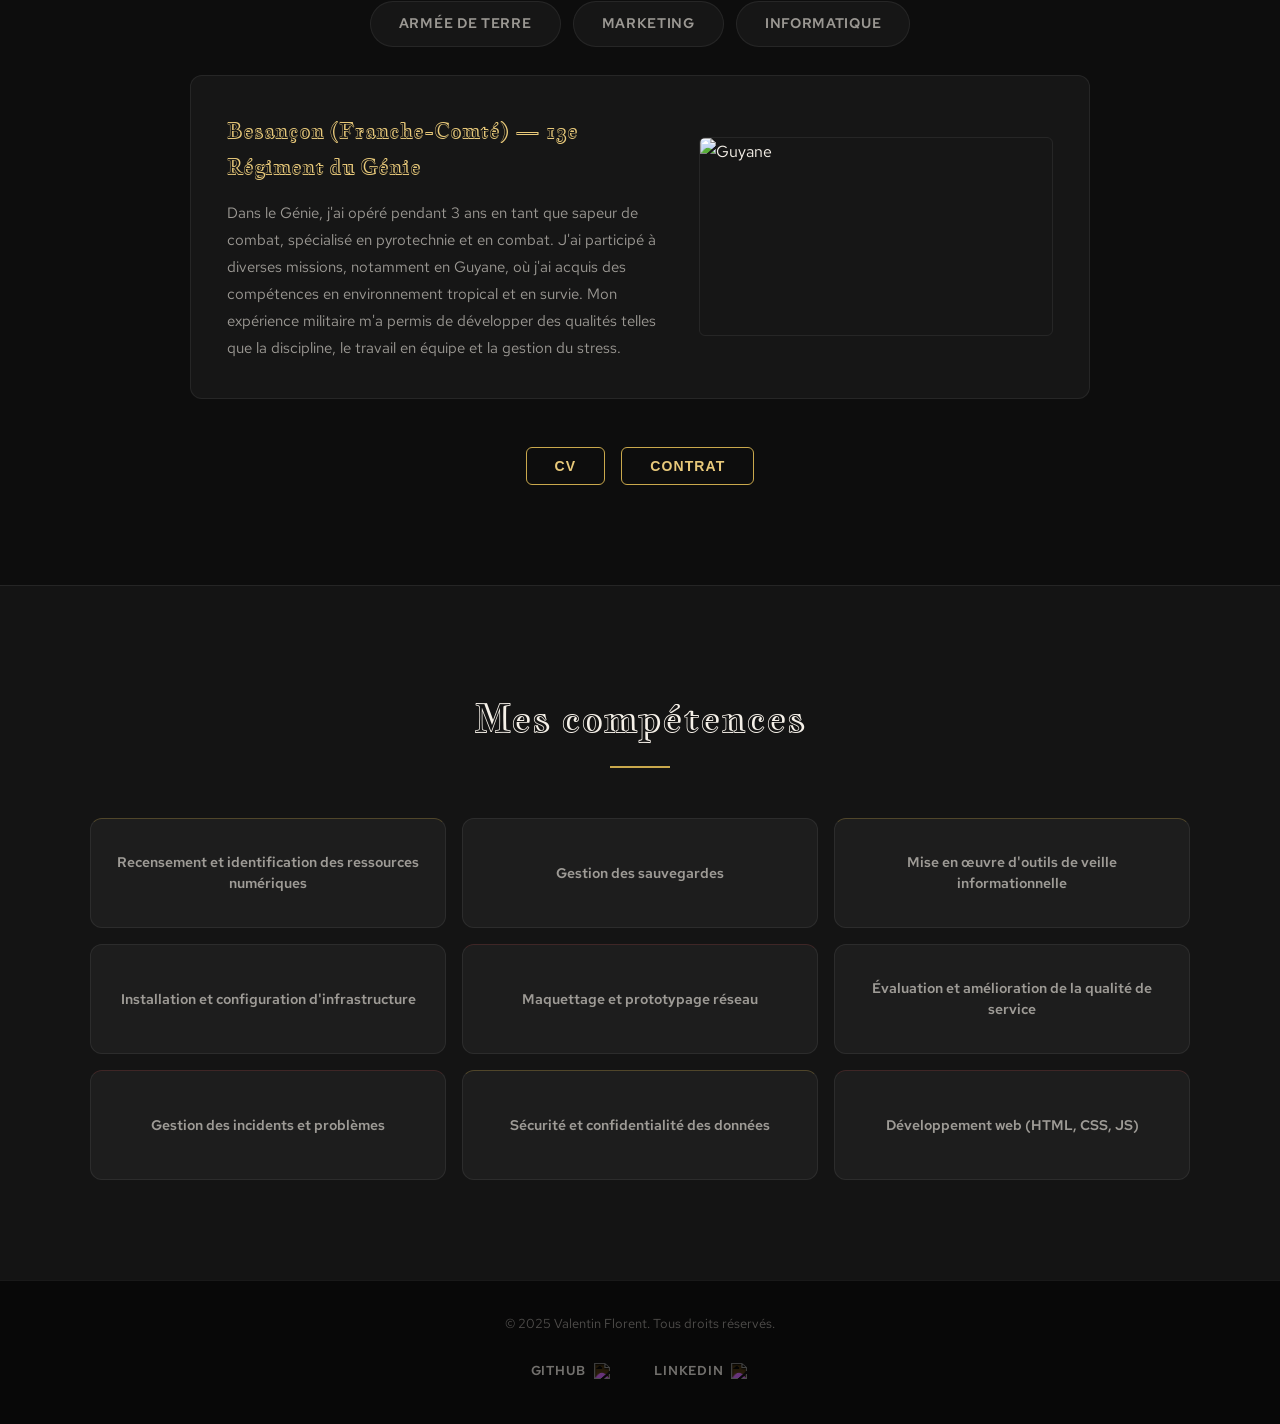
==== commit 107ebd98: "v2 26.03.2026" ====
--- a/index.html
+++ b/index.html
@@ -1,36 +1,28 @@
-<!DOCTYPE html>
+<!doctype html>
 <html lang="fr">
   <head>
     <meta charset="UTF-8" />
     <meta name="viewport" content="width=device-width, initial-scale=1.0" />
-    <title>Portoflio Valentin</title>
+    <title>Portfolio — Valentin Florent</title>
     <link rel="icon" href="image/monLogoclair.svg" />
     <link rel="stylesheet" href="style.css" />
     <script src="script.js" defer></script>
     <link rel="preconnect" href="https://fonts.googleapis.com" />
     <link rel="preconnect" href="https://fonts.gstatic.com" crossorigin />
     <link
-      href="https://fonts.googleapis.com/css2?family=Red+Hat+Text:ital,wght@0,300..700;1,300..700&family=Roboto:ital,wght@0,100..900;1,100..900&family=Young+Serif&display=swap"
-      rel="stylesheet"
-    />
-    <link rel="preconnect" href="https://fonts.googleapis.com" />
-    <link rel="preconnect" href="https://fonts.gstatic.com" crossorigin />
-    <link
-      href="https://fonts.googleapis.com/css2?family=Jacques+Francois+Shadow&display=swap"
+      href="https://fonts.googleapis.com/css2?family=Red+Hat+Text:ital,wght@0,300..700;1,300..700&family=Young+Serif&family=Jacques+Francois+Shadow&display=swap"
       rel="stylesheet"
     />
   </head>
   <body>
     <!-- NAVBAR -->
-
     <header class="nav_container">
       <div class="logo_gauche">
         <img src="image/monLogoclair.svg" alt="logo" />
       </div>
-
       <nav>
         <ul class="navbar">
-          <li><a href="index.html">À propos de moi</a></li>
+          <li><a href="index.html">À propos</a></li>
           <li><a href="BTS.html">BTS SIO</a></li>
           <li><a href="veille.html">Veille</a></li>
           <li><a href="patrimoine.html">Patrimoine</a></li>
@@ -41,8 +33,7 @@
     </header>
 
     <!-- MENU BURGER -->
-
-    <button class="burger"></button>
+    <button class="burger" aria-label="Menu"></button>
     <nav class="menu_burger" id="mobile-menu">
       <ul>
         <li><a href="index.html">À propos de moi</a></li>
@@ -54,145 +45,138 @@
       </ul>
     </nav>
 
-    <!-- MOI -->
-
+    <!-- HERO -->
     <section id="MOI" class="fond_feuille">
       <div class="PHOTOetPRESENTATION">
         <div class="photo_profil">
-          <img src="image/profil 2.jpg" alt="photo de profil" />
-        </div>
-        <div class="MOIetBTS">
-          <div class="MOI">
-            <p class="MOItitre">Valentin Florent</p>
-            <p>Étudiant en BTS SIO</p>
-            <p><b>S</b>ervice <b>I</b>nformatique aux <b>O</b>rganisations</p>
-          </div>
-        </div>
-      </div>
-    </section>
-
-    <!-- MA PRESENTATION -->
-
+          <img
+            src="image/profil 2.jpg"
+            alt="Photo de profil de Valentin Florent"
+          />
+        </div>
+        <div class="HERO">
+          <h1 class="MOItitre">Valentin Florent</h1>
+          <p>Étudiant en BTS SIO</p>
+          <p><b>S</b>ervice <b>I</b>nformatique aux <b>O</b>rganisations</p>
+          <div class="hero-badge">Option SISR — Alternance</div>
+        </div>
+      </div>
+    </section>
+
+    <!-- PRESENTATION -->
     <section id="presentation">
       <div class="image">
-        <img src="image/poste_info.jpg" alt="poste informatique" />
-      </div>
-
+        <img src="image/poste_info.jpg" alt="Poste informatique" />
+      </div>
       <div class="text2">
-        <p class="titre">Pourquoi avoir choisi l'informatique ?</p>
         <p>
-          Passionné par l’informatique, j’y consacre une grande partie de mon
-          temps.
+          Passionné par l'informatique depuis toujours, j'y consacre une grande
+          partie de mon temps libre comme professionnel.
         </p>
         <p>
-          Dans un monde où l’informatique est devenu un pilier essentiel de
-          notre société, mon ambition est d’acquérir une expertise globale dans
-          ce domaine.
+          Dans un monde où l'informatique est devenu un pilier essentiel de
+          notre société, mon ambition est d'acquérir une expertise globale :
+          réseaux, cybersécurité, hardware et programmation.
         </p>
         <p>
-          Cela inclut des compétences en réseau et cybersécurité, mais également
-          en hardware, programmation et bien d’autres aspects techniques.
+          Mon parcours atypique — de l'armée à l'informatique en passant par le
+          marketing — m'a forgé une capacité d'adaptation et une rigueur que
+          j'applique au quotidien.
         </p>
       </div>
     </section>
-    <!-- SECTION CLASSE ET PARCOURS SCOLAIRE -->
-
+
+    <!-- PARCOURS -->
     <section id="parcours">
-      <div class="boutons_container">
-        <div class="boutons_parcours" onclick="changerContenu('contenu1')">
-          Armée de terre
-        </div>
-        <div class="boutons_parcours" onclick="changerContenu('contenu2')">
-          Marketing
-        </div>
-        <div class="boutons_parcours" onclick="changerContenu('contenu3')">
-          Informatique
-        </div>
-      </div>
-      <div class="contenu">
-        <div class="texte">
-          <div id="parcoursTitre" class="petitTitre">
-            Besançon (Franche-Comté) au 13e Régiment du Génie.
-          </div>
-          <p id="parcoursTexte">
-            Dans le Génie, j'ai operé pendant 3 ans en tant que sapeur de
-            combat, spécialisé en pyrotechnie et en combat.<br />
-            J'ai participé à diverses missions, notamment en Guyane, où j'ai
-            acquis des compétences en environnement tropical et en survie.<br />
-            Mon expérience militaire m'a permis de développer des qualités
-            telles que la discipline, le travail en équipe et la gestion du
-            stress.
-          </p>
-        </div>
-        <div class="image">
-          <img id="parcoursImage" src="image/guyane.jpg" alt="image Guyane" />
+      <div class="etudes">
+        <p class="titre">Mon parcours</p>
+        <div class="boutons_container">
+          <div class="boutons_parcours" onclick="changerContenu('contenu1')">
+            Armée de terre
+          </div>
+          <div class="boutons_parcours" onclick="changerContenu('contenu2')">
+            Marketing
+          </div>
+          <div class="boutons_parcours" onclick="changerContenu('contenu3')">
+            Informatique
+          </div>
+        </div>
+        <div class="contenu">
+          <div class="texte">
+            <div id="parcoursTitre" class="petitTitre">
+              Besançon (Franche-Comté) — 13e Régiment du Génie
+            </div>
+            <p id="parcoursTexte">
+              Dans le Génie, j'ai opéré pendant 3 ans en tant que sapeur de
+              combat, spécialisé en pyrotechnie et en combat. J'ai participé à
+              diverses missions, notamment en Guyane, où j'ai acquis des
+              compétences en environnement tropical et en survie. Mon expérience
+              militaire m'a permis de développer des qualités telles que la
+              discipline, le travail en équipe et la gestion du stress.
+            </p>
+          </div>
+          <img id="parcoursImage" src="image/guyane.jpg" alt="Guyane" />
         </div>
       </div>
       <div class="cvEtContratContainer">
         <div class="cvEtContrat">
-          <a href="image/CVpdf.pdf" target="_blank">
-            <button type="button">CV</button>
-          </a>
+          <a href="image/CVpdf.pdf" target="_blank"
+            ><button type="button">CV</button></a
+          >
         </div>
         <div class="cvEtContrat">
-          <a href="image/" target="_blank">
-            <button type="button">Contrat</button>
-          </a>
-        </div>
-      </div>
-    </section>
-
-    <!-- SECTION COMPETENCES -->
-
+          <a href="image/" target="_blank"
+            ><button type="button">Contrat</button></a
+          >
+        </div>
+      </div>
+    </section>
+
+    <!-- COMPETENCES -->
     <section id="competences">
-      <div class="titre">
-        <p>Mes compétences</p>
-      </div>
+      <p class="titre">Mes compétences</p>
       <div class="grid">
         <div class="carreau">
-          <span class="carreau-titre">
-            Recensement et identification des ressources numériques
-          </span>
-          <div class="carreau-texte">
-            J’ai réalisé l’inventaire complet des équipements informatiques et
+          <span class="carreau-titre"
+            >Recensement et identification des ressources numériques</span
+          >
+          <div class="carreau-texte">
+            J'ai réalisé l'inventaire complet des équipements informatiques et
             logiciels liés à la vidéo protection de nos communes clientes,
             permettant une meilleure gestion du parc et une anticipation des
             besoins de renouvellement.
           </div>
         </div>
         <div class="carreau">
-          <span class="carreau-titre"> Gestion des sauvegardes </span>
-          <div class="carreau-texte">
-            Mise en place de solutions de sauvegarde régulière , assurant la
+          <span class="carreau-titre">Gestion des sauvegardes</span>
+          <div class="carreau-texte">
+            Mise en place de solutions de sauvegarde régulière, assurant la
             sécurité et la restauration rapide en cas de perte ou de panne.
           </div>
         </div>
         <div class="carreau">
-          <span class="carreau-titre">
-            Mise en oeuvre d'outil et de stratégie de veille informationnelle
-          </span>
-          <div class="carreau-texte">
-            J’utilise quotidiennement des outils de veille pour suivre les
+          <span class="carreau-titre"
+            >Mise en œuvre d'outils de veille informationnelle</span
+          >
+          <div class="carreau-texte">
+            J'utilise quotidiennement des outils de veille pour suivre les
             évolutions technologiques et les menaces informatiques, me
-            permettant de rester informée et réactif face aux nouveautés du
-            secteur..
-          </div>
-        </div>
-        <div class="carreau">
-          <span class="carreau-titre"
-            >Installation et configuration d'élément d'infrastructure
-          </span>
-          <div class="carreau-texte">
-            Installation et paramétrage de caméra serveurs, routeurs, switchs et
-            autres équipements réseau afin d’assurer la connectivité et la
+            permettant de rester informé et réactif face aux nouveautés du
+            secteur.
+          </div>
+        </div>
+        <div class="carreau">
+          <span class="carreau-titre"
+            >Installation et configuration d'infrastructure</span
+          >
+          <div class="carreau-texte">
+            Installation et paramétrage de caméras, serveurs, routeurs, switchs
+            et autres équipements réseau afin d'assurer la connectivité et la
             sécurité des systèmes de vidéo protection.
           </div>
         </div>
         <div class="carreau">
-          <span class="carreau-titre">
-            Maquettage et prototypage d’un réseau permettant d’atteindre la
-            qualité de service attendue
-          </span>
+          <span class="carreau-titre">Maquettage et prototypage réseau</span>
           <div class="carreau-texte">
             Réalisation de maquettes réseau pour tester différentes
             architectures et garantir une qualité de service optimale avant le
@@ -200,63 +184,57 @@
           </div>
         </div>
         <div class="carreau">
-          <span class="carreau-titre">
-            Évaluation, maintien et amélioration de la qualité d’un service
-          </span>
+          <span class="carreau-titre"
+            >Évaluation et amélioration de la qualité de service</span
+          >
           <div class="carreau-texte">
             Analyse régulière des performances des services informatiques et
-            mise en place d’actions correctives pour améliorer la continuité des
+            mise en place d'actions correctives pour améliorer la continuité des
             systèmes.
           </div>
         </div>
         <div class="carreau">
-          <span class="carreau-titre">
-            Identification, qualification, évaluation et réaction face à un
-            incident ou à un problème
-          </span>
+          <span class="carreau-titre">Gestion des incidents et problèmes</span>
           <div class="carreau-texte">
             Diagnostic rapide des incidents, qualification des problèmes et
-            application de procédures adaptées pour limiter l’impact sur
-            l’activité et assurer une reprise efficace.
-          </div>
-        </div>
-        <div class="carreau">
-          <span class="carreau-titre">
-            Recensement des conséquences d’une perte de disponibilité,
-            d’intégrité ou de confidentialité
-          </span>
+            application de procédures adaptées pour limiter l'impact sur
+            l'activité et assurer une reprise efficace.
+          </div>
+        </div>
+        <div class="carreau">
+          <span class="carreau-titre"
+            >Sécurité et confidentialité des données</span
+          >
           <div class="carreau-texte">
             Évaluation des risques liés à la sécurité des données et proposition
-            de solutions pour limiter les conséquences d’une éventuelle faille
-            ou perte d’information.
-          </div>
-        </div>
-        <div class="carreau">
-          <span class="carreau-titre">
-            Développement d'un site internet (HTML, CSS, JS)
-          </span>
-          <div class="carreau-texte">
-            Création d’un portfolio dynamique et responsive, me permettant de
-            présenter mon parcours et mes activités.
-          </div>
-        </div>
-      </div>
-      <div class="competences"></div>
+            de solutions pour limiter les conséquences d'une éventuelle faille
+            ou perte d'information.
+          </div>
+        </div>
+        <div class="carreau">
+          <span class="carreau-titre">Développement web (HTML, CSS, JS)</span>
+          <div class="carreau-texte">
+            Création d'un portfolio dynamique et responsive, me permettant de
+            présenter mon parcours et mes activités professionnelles.
+          </div>
+        </div>
+      </div>
     </section>
 
     <!-- FOOTER -->
     <footer id="footer">
       <div class="footer-content">
-        <p>&copy; 2025. Tous droits réservés.</p>
+        <p>&copy; 2025 Valentin Florent. Tous droits réservés.</p>
         <div class="reseaux">
-          <a href="https://github.com/Topkay20" target="_blank"
-            >Github <img src="image/githubblanc.png" alt="Github"
-          /></a>
+          <a href="https://github.com/Topkay20" target="_blank">
+            Github <img src="image/githubblanc.png" alt="Github" />
+          </a>
           <a
             href="https://www.linkedin.com/in/valentin-florent-88a169282/"
             target="_blank"
-            >Linkedin <img src="image/linkedinblanc.png" alt="Linkedin"
-          /></a>
+          >
+            Linkedin <img src="image/linkedinblanc.png" alt="Linkedin" />
+          </a>
         </div>
       </div>
     </footer>
--- a/style.css
+++ b/style.css
@@ -1,559 +1,774 @@
-body {
+/* Style dark / doré */
+
+:root {
+  --bg-primary: #0d0d0d;
+  --bg-secondary: #141414;
+  --bg-card: rgba(255, 255, 255, 0.04);
+  --bg-card-hover: rgba(255, 255, 255, 0.07);
+  --gold: #c9a84c;
+  --gold-light: #e8c97a;
+  --gold-dim: rgba(201, 168, 76, 0.15);
+  --white: #f5f0e8;
+  --white-dim: rgba(245, 240, 232, 0.6);
+  --white-faint: rgba(245, 240, 232, 0.1);
+  --border: rgba(201, 168, 76, 0.2);
+  --border-subtle: rgba(255, 255, 255, 0.07);
+  --shadow: 0 8px 32px rgba(0, 0, 0, 0.6);
+  --shadow-gold: 0 0 30px rgba(201, 168, 76, 0.15);
+  --font-display: "Young Serif", serif;
+  --font-heading: "Jacques Francois Shadow", serif;
+  --font-body: "Red Hat Text", sans-serif;
+  --radius: 12px;
+  --radius-sm: 6px;
+  --transition: 0.3s cubic-bezier(0.4, 0, 0.2, 1);
+}
+
+/* ——— Reset pour que tous les navigateurs lisent correctement le portfolio ——— */
+*,
+*::before,
+*::after {
+  box-sizing: border-box;
   margin: 0;
-  background-color: #1a1a1a;
-  color: white;
-  font-family: "century gothic", serif;
-  font-size: 16px;
-  font-style: normal;
-}
+  padding: 0;
+}
+
 html {
   scroll-behavior: smooth;
 }
+
+body {
+  background-color: var(--bg-primary);
+  color: var(--white);
+  font-family: var(--font-body);
+  font-size: 16px;
+  line-height: 1.7;
+  overflow-x: hidden;
+}
+
+/* Grain texture overlay */
+body::before {
+  content: "";
+  position: fixed;
+  inset: 0;
+  background-image: url("data:image/svg+xml,%3Csvg viewBox='0 0 256 256' xmlns='http://www.w3.org/2000/svg'%3E%3Cfilter id='noise'%3E%3CfeTurbulence type='fractalNoise' baseFrequency='0.9' numOctaves='4' stitchTiles='stitch'/%3E%3C/filter%3E%3Crect width='100%25' height='100%25' filter='url(%23noise)' opacity='0.03'/%3E%3C/svg%3E");
+  pointer-events: none;
+  z-index: 9999;
+  opacity: 0.4;
+}
+
 p {
-  margin: 2px;
-}
+  margin: 0;
+}
+
+a {
+  color: inherit;
+}
+
+/* ——— TYPOGRAPHY ——— */
 .titre {
-  padding-right: 3%;
-  padding-left: 3%;
-  padding-top: 5px;
-  margin-bottom: 40px;
-  display: flex;
-  flex-direction: column;
-  align-items: center;
+  font-family: var(--font-heading);
+  font-size: clamp(24px, 4vw, 38px);
+  font-weight: 400;
+  color: var(--white);
   text-align: center;
-  font-size: 28px;
-  font-weight: 400;
-  font-family: "Jacques Francois Shadow", serif;
-  color: #fffbf3;
-}
+  padding: 0 5%;
+  margin-bottom: 50px;
+  position: relative;
+}
+
+.titre::after {
+  content: "";
+  display: block;
+  width: 60px;
+  height: 2px;
+  background: var(--gold);
+  margin: 16px auto 0;
+}
+
 .petitTitre {
+  font-family: var(--font-heading);
   font-size: 20px;
   font-weight: 400;
-  font-family: "Jacques Francois Shadow", serif;
-  color: #fffbf3;
-}
-
-.text {
-  background: rgba(0, 0, 0, 65%);
-  padding-right: 7%;
-  padding-left: 7%;
-  padding-top: 15px;
-  padding-bottom: 15px;
-  border-radius: 15px;
-  margin-bottom: 60px;
-  display: flex;
-  flex-direction: column;
-  align-items: center;
-  text-align: center;
-}
-
-/* MENU BURGER */
-
+  color: var(--gold-light);
+}
+
+/* ——— NAVBAR ——— */
+.nav_container {
+  position: fixed;
+  top: 0;
+  width: 100%;
+  height: 80px;
+  display: flex;
+  align-items: center;
+  justify-content: space-between;
+  padding: 0 5%;
+  z-index: 100;
+  background: rgba(13, 13, 13, 0.7);
+  backdrop-filter: blur(20px);
+  -webkit-backdrop-filter: blur(20px);
+  border-bottom: 1px solid var(--border-subtle);
+  transition:
+    height var(--transition),
+    background var(--transition);
+}
+
+.logo_gauche img {
+  height: 48px;
+  transition:
+    height var(--transition),
+    opacity var(--transition);
+}
+
+.navbar {
+  display: flex;
+  list-style: none;
+  gap: 4px;
+}
+
+.navbar li a {
+  display: block;
+  color: var(--white-dim);
+  font-family: var(--font-body);
+  font-weight: 500;
+  font-size: 14px;
+  letter-spacing: 0.05em;
+  text-transform: uppercase;
+  text-decoration: none;
+  padding: 8px 14px;
+  border-radius: var(--radius-sm);
+  transition:
+    color var(--transition),
+    background var(--transition);
+}
+
+.navbar li a:hover {
+  color: var(--gold-light);
+  background: var(--gold-dim);
+}
+
+.nav_container.shrink {
+  height: 54px;
+  background: rgba(13, 13, 13, 0.95);
+}
+
+.nav_container.shrink .logo_gauche img {
+  height: 34px;
+}
+
+/* ——— BURGER ——— */
 .burger {
   position: fixed;
-  width: 50px;
-  height: 50px;
-  top: 10px;
-  right: 10px;
+  top: 14px;
+  right: 16px;
+  width: 44px;
+  height: 44px;
+  background: rgba(13, 13, 13, 0.8);
+  border: 1px solid var(--border);
+  border-radius: 8px;
+  cursor: pointer;
+  z-index: 200;
+  display: none;
+  flex-direction: column;
+  align-items: center;
+  justify-content: center;
+  gap: 5px;
+  padding: 0;
+  backdrop-filter: blur(10px);
+}
+
+.burger::before,
+.burger::after,
+.burger-mid {
+  display: none;
+}
+
+/* Use background image fallback */
+.burger {
   background-image: url(image/burger-bar.png);
-  background-color: transparent;
+  background-color: rgba(13, 13, 13, 0.8);
   background-position: center;
   background-repeat: no-repeat;
-  cursor: pointer;
-  border: none;
-  outline: none;
-}
-.burger:active {
-  background-image: url(image/burger-bar_black.png);
-}
+  background-size: 22px;
+}
+
 .menu_burger {
   visibility: hidden;
   opacity: 0;
-  transform: translateY(-10px);
-  transition: opacity 0.3s ease, transform 0.3s ease, visibility 0.3s;
+  transform: translateY(-8px) scale(0.97);
+  transition:
+    opacity 0.25s ease,
+    transform 0.25s ease,
+    visibility 0.25s;
   position: fixed;
-  top: 60px;
-  right: 10px;
-  width: 200px;
-  background: rgba(0, 0, 0, 8.5);
-  border-radius: 8px;
-  text-align: center;
-  padding: 15px 0;
-  pointer-events: none; /* Empêche les clics lorsque caché */
-  z-index: 20;
-  box-shadow: 0 4px 12px rgba(0, 0, 0, 0.15);
-  backdrop-filter: blur(
-    10px
-  ); /* Flou d'arrière-plan pour un effet glassmorphism */
-  border: 1px solid rgba(255, 255, 255, 0.2);
-  font-size: 18px;
-  font-weight: 500;
-  font-family: "Roboto", serif;
-  color: white;
-}
+  top: 68px;
+  right: 12px;
+  width: 220px;
+  background: rgba(18, 18, 18, 0.95);
+  border: 1px solid var(--border);
+  border-radius: var(--radius);
+  padding: 12px 0;
+  pointer-events: none;
+  z-index: 150;
+  backdrop-filter: blur(20px);
+}
+
 .menu_burger.show {
   visibility: visible;
   opacity: 1;
-  transform: translateY(0);
+  transform: translateY(0) scale(1);
   pointer-events: auto;
 }
+
 .menu_burger ul {
-  list-style-type: none;
-  padding: 0;
-}
-.menu_burger ul li {
-  padding: 10px;
-}
+  list-style: none;
+}
+
 .menu_burger ul li a {
+  display: block;
+  padding: 11px 20px;
   text-decoration: none;
-  display: block;
-  color: white;
-}
-
-/* NAVBAR */
-.nav_container {
-  position: fixed;
-  display: flex;
-  top: 0px;
-  width: 100%;
-  height: 150px;
-  align-items: center;
-  justify-content: space-around;
-  z-index: 100;
-  background: rgb(0, 0, 0, 40%);
-  box-shadow: 0 3px 10px rgba(0, 0, 0, 30%);
-  transition: height 0.2s ease, box-shadow 0.2s ease;
-}
-
-.logo_gauche img {
-  display: flex;
-  height: 100px;
-  transition: ease 0.2s; /* Transition du logo */
-}
-
-.navbar {
-  display: flex;
-  list-style-type: none;
-  margin-top: 3%;
-  padding: 0;
-  overflow: hidden;
-}
-
-.navbar li a {
-  display: block;
-  color: rgb(255, 255, 255);
-  font-weight: 400;
-  text-align: center;
-  padding: 0px 15px;
-  text-decoration: none;
-  margin: 0 7px;
-  font-size: 18px;
-}
-
-.nav_container.shrink {
-  height: 40px;
-  padding: 5px 0;
-  background: rgba(0, 0, 0, 40%); /* plus opaque si tu veux */
-}
-.nav_container.shrink .logo_gauche img {
-  height: 40px;
-}
-
-.image {
-  display: flex;
-  width: 60vw;
-  aspect-ratio: 16/9;
-  background-size: cover;
-  background-position: center;
-  flex-direction: column;
-  justify-content: center;
-  align-items: center;
-  border-radius: 50px;
-}
-/* Affiche du burger, ou pas. Selon la taille de l'ecran */
+  color: var(--white-dim);
+  font-size: 15px;
+  font-weight: 500;
+  transition:
+    color var(--transition),
+    background var(--transition);
+}
+
+.menu_burger ul li a:hover {
+  color: var(--gold-light);
+  background: var(--gold-dim);
+}
+
 @media (max-width: 1023px) {
   .nav_container {
     display: none;
   }
   .burger {
-    display: block;
+    display: flex;
   }
 }
 @media (min-width: 1024px) {
   .burger {
-    display: none;
+    display: none !important;
   }
   .menu_burger {
-    display: none;
-  }
-}
-
-/* SECTION MOI dans index.html */
+    display: none !important;
+  }
+}
+
+/* ——— HERO / MOI ——— */
 #MOI {
-  display: flex;
-  background-color: #27231f;
-  background-image: url(image/feuille_accueil.png);
-  padding-top: 7%;
-  height: 70vh;
+  min-height: 100vh;
+  display: flex;
+  align-items: center;
+  justify-content: center;
+  background-color: var(--bg-primary);
+  background-image:
+    radial-gradient(
+      ellipse 80% 60% at 50% 0%,
+      rgba(201, 168, 76, 0.08) 0%,
+      transparent 70%
+    ),
+    url(image/feuille_accueil.png);
   background-size: cover;
   background-position: center;
-  flex-direction: column;
-  align-items: center;
-  padding-bottom: 50px;
+  position: relative;
+  overflow: hidden;
+}
+
+#MOI::after {
+  content: "";
+  position: absolute;
+  inset: 0;
+  background: linear-gradient(
+    to bottom,
+    rgba(13, 13, 13, 0.3) 0%,
+    rgba(13, 13, 13, 0.7) 100%
+  );
 }
 
 .PHOTOetPRESENTATION {
   display: flex;
   flex-direction: row;
-  gap: 100px;
+  gap: 80px;
   align-items: center;
   justify-content: center;
-  margin-top: 100px;
-  width: 80%;
-  height: 60%;
-}
-.MOItitre {
-  font-family: "Jacques Francois Shadow", serif;
-  font-weight: 400;
-  font-style: normal;
-  font-size: 50px;
-  margin-bottom: 20px;
-}
-.MOIetBTS {
-  background: rgba(0, 0, 0, 65%);
-  border-radius: 15px;
-  display: flex;
-  flex-direction: column;
-  align-items: center;
-  text-align: center;
-  padding: 20px;
-  width: auto;
-  height: auto;
+  padding: 120px 5% 80px;
+  width: 100%;
+  max-width: 1100px;
+  position: relative;
+  z-index: 1;
+}
+
+.photo_profil {
+  flex-shrink: 0;
 }
 
 .photo_profil img {
+  /* 1. Dimensions, forme et suppression des bordures */
   width: 300px;
   height: 300px;
   border-radius: 50%;
   object-fit: cover;
-  box-shadow: 0 14px 8px rgba(0, 0, 0, 0.6);
-}
-
-/* SECTION PRESENTATION dans index.html */
-
+  border: none; /* Force la suppression de la bordure */
+  box-shadow: none; /* Force la suppression de l'ombre */
+
+  /* 2. L'effet de fondu (Le masque) rendu TRÈS visible */
+  -webkit-mask-image: radial-gradient(
+    circle,
+    black 40%,
+    /* Le centre très net est petit (40% seulement) */ transparent 90%
+      /* Le fondu commence tôt et finit avant le bord (80%) */
+  );
+
+  /* Syntaxe standard pour adapter aux autres navigateurs */
+  mask-image: radial-gradient(circle, black 40%, transparent 100%);
+
+  /* 3. Animation (si tu en as besoin) */
+  animation: fadeInLeft 0.8s ease both;
+}
+
+.HERO {
+  display: flex;
+  flex-direction: column;
+  align-items: center;
+  gap: 12px;
+  animation: fadeInRight 0.8s ease 0.2s both;
+}
+
+.MOItitre {
+  font-family: var(--font-heading);
+  font-size: clamp(36px, 4vw, 68px);
+  font-weight: 400;
+  color: var(--white);
+  line-height: 1.1;
+}
+
+.HERO p {
+  font-size: 18px;
+  color: var(--white-dim);
+}
+
+.HERO p b {
+  color: var(--gold-light);
+  font-weight: 700;
+}
+
+.hero-badge {
+  display: inline-flex;
+  align-items: center;
+  gap: 8px;
+  background: var(--gold-dim);
+  border: 1px solid var(--border);
+  border-radius: 100px;
+  padding: 6px 16px;
+  font-size: 13px;
+  color: var(--gold-light);
+  letter-spacing: 0.08em;
+  text-transform: uppercase;
+  width: fit-content;
+  margin-top: 8px;
+}
+
+.hero-badge::before {
+  content: "";
+  width: 6px;
+  height: 6px;
+  background: var(--gold);
+  border-radius: 50%;
+  animation: pulse 2s ease infinite;
+}
+
+@keyframes pulse {
+  0%,
+  100% {
+    opacity: 1;
+    transform: scale(1);
+  }
+  50% {
+    opacity: 0.4;
+    transform: scale(0.8);
+  }
+}
+
+@keyframes fadeInLeft {
+  from {
+    opacity: 0;
+    transform: translateX(-30px);
+  }
+  to {
+    opacity: 1;
+    transform: translateX(0);
+  }
+}
+@keyframes fadeInRight {
+  from {
+    opacity: 0;
+    transform: translateX(30px);
+  }
+  to {
+    opacity: 1;
+    transform: translateX(0);
+  }
+}
+@keyframes fadeInUp {
+  from {
+    opacity: 0;
+    transform: translateY(24px);
+  }
+  to {
+    opacity: 1;
+    transform: translateY(0);
+  }
+}
+
+/* ——— SECTION PRESENTATION ——— */
 #presentation {
   display: flex;
   flex-direction: row;
   align-items: center;
   justify-content: center;
-  padding: 10%;
+  gap: 60px;
+  padding: 100px 8%;
+  background: var(--bg-secondary);
+  border-top: 1px solid var(--border-subtle);
+  border-bottom: 1px solid var(--border-subtle);
+}
+
+.image {
+  flex-shrink: 0;
 }
 
 .image img {
-  width: 500px;
-  height: 400px;
-  border-radius: 15px;
+  width: 420px;
+  height: 300px;
+  border-radius: var(--radius);
   object-fit: cover;
-  box-shadow: 0 14px 8px rgba(0, 0, 0, 0.2);
-}
+  box-shadow: var(--shadow);
+  border: 1px solid var(--border-subtle);
+}
+
 .text2 {
-  gap: 30px;
-  margin-right: 5%;
-  margin-left: 5%;
-  padding: 40px;
-  height: 100%;
-  border-radius: 15px;
-  display: flex;
-  flex-direction: column;
-  align-items: center;
+  display: flex;
+  flex-direction: column;
+  gap: 18px;
+  max-width: 520px;
+}
+
+.text2 .titre {
+  text-align: left;
+  margin-bottom: 0;
+}
+.text2 .titre::after {
+  margin-left: 0;
+}
+
+.text2 p {
+  color: var(--white-dim);
+  font-size: 16px;
+  line-height: 1.8;
+}
+
+/* ——— SECTION PARCOURS ——— */
+#parcours {
+  padding: 100px 8%;
+  display: flex;
+  flex-direction: column;
+  align-items: center;
+  gap: 40px;
+}
+
+.etudes {
+  width: 100%;
+  max-width: 900px;
+}
+
+.boutons_container {
+  display: flex;
+  justify-content: center;
+  gap: 12px;
+  margin-bottom: 28px;
+  flex-wrap: wrap;
+}
+
+.boutons_parcours {
+  padding: 10px 28px;
+  border-radius: 100px;
+  background: var(--bg-card);
+  border: 1px solid var(--border-subtle);
+  color: var(--white-dim);
+  cursor: pointer;
+  font-weight: 600;
+  font-size: 14px;
+  letter-spacing: 0.05em;
+  text-transform: uppercase;
+  transition: all var(--transition);
+  user-select: none;
+}
+
+.boutons_parcours:hover,
+.boutons_parcours.active {
+  background: var(--gold-dim);
+  border-color: var(--gold);
+  color: var(--gold-light);
+}
+
+.contenu {
+  display: flex;
+  flex-direction: row;
+  align-items: center;
+  gap: 40px;
+  background: var(--bg-card);
+  border: 1px solid var(--border-subtle);
+  border-radius: var(--radius);
+  padding: 36px;
+  line-height: 1.8;
+}
+
+.texte {
+  display: flex;
+  flex-direction: column;
+  gap: 16px;
+  width: 55%;
+}
+
+#parcoursTitre {
+  font-family: var(--font-heading);
+  font-size: 20px;
+  color: var(--gold-light);
+}
+
+#parcoursTexte {
+  color: var(--white-dim);
+  font-size: 15px;
+}
+
+#parcoursImage {
+  width: 45%;
+  aspect-ratio: 16/9;
+  object-fit: cover;
+  border-radius: var(--radius-sm);
+  border: 1px solid var(--border-subtle);
+}
+
+.cvEtContratContainer {
+  display: flex;
+  gap: 16px;
+  margin-top: 8px;
+}
+
+.cvEtContrat a {
+  text-decoration: none;
+}
+
+.cvEtContrat button {
+  padding: 10px 28px;
+  border: 1px solid var(--gold);
+  border-radius: var(--radius-sm);
+  background: transparent;
+  color: var(--gold-light);
+  font-weight: 700;
+  font-size: 14px;
+  letter-spacing: 0.08em;
+  text-transform: uppercase;
+  cursor: pointer;
+  transition: all var(--transition);
+}
+
+.cvEtContrat button:hover {
+  background: var(--gold-dim);
+}
+
+/* ——— SECTION COMPETENCES ——— */
+#competences {
+  padding: 100px 6%;
+  display: flex;
+  flex-direction: column;
+  align-items: center;
+  background: var(--bg-secondary);
+  border-top: 1px solid var(--border-subtle);
+}
+
+.grid {
+  display: grid;
+  grid-template-columns: repeat(3, 1fr);
+  gap: 16px;
+  width: 100%;
+  max-width: 1100px;
+  height: auto;
+  margin: 0;
+}
+
+.carreau {
+  background: var(--bg-card);
+  border: 1px solid var(--border-subtle);
+  border-radius: var(--radius);
+  padding: 28px 24px;
+  font-size: 15px;
   text-align: center;
-  box-shadow: 5px 14px 8px 5px rgba(0, 0, 0, 0.2);
-}
-
-#a_propos .text {
-  margin: 2%;
-  gap: 15px;
-}
-
-/* SECTION PARCOURS dans index.html */
-#parcours {
-  display: flex;
-  flex-direction: column;
+  cursor: pointer;
+  user-select: none;
+  transition: all var(--transition);
+  display: flex;
+  align-items: center;
   justify-content: center;
-  align-items: center;
-  padding: 10%;
-}
-
-.boutons_container {
-  display: flex;
+  min-height: 110px;
+  position: relative;
+  overflow: hidden;
+}
+
+.carreau::before {
+  content: "";
+  position: absolute;
+  top: 0;
+  left: 0;
+  right: 0;
+  height: 2px;
+  background: var(--gold);
+  transform: scaleX(0);
+  transition: transform var(--transition);
+}
+
+.carreau:hover::before,
+.carreau.active::before {
+  transform: scaleX(1);
+}
+
+.carreau:nth-child(1),
+.carreau:nth-child(3),
+.carreau:nth-child(8) {
+  border-top-color: rgba(201, 168, 76, 0.3);
+}
+
+.carreau:nth-child(5),
+.carreau:nth-child(7),
+.carreau:nth-child(9) {
+  border-top-color: rgba(147, 65, 65, 0.3);
+}
+
+.carreau.active {
+  background: var(--bg-card-hover);
+  border-color: var(--gold);
+}
+
+.carreau-titre {
+  font-weight: 600;
+  font-size: 14px;
+  color: var(--white-dim);
+  line-height: 1.5;
+}
+.carreau:hover {
+  background: var(--bg-card-hover);
+  border-color: var(--border);
+  transform: translateY(-2px);
+  box-shadow: var(--shadow);
+}
+.carreau:hover .carreau-titre {
+  color: var(--gold-light);
+}
+.carreau-texte {
+  display: none;
+  font-size: 14px;
+  color: var(--white-dim);
+  line-height: 1.7;
+  text-align: left;
+}
+
+.carreau.active .carreau-texte {
+  display: block;
+}
+.carreau.active .carreau-titre {
+  display: none;
+}
+
+/* ——— BTS.HTML ——— */
+#BTS {
+  min-height: 100vh;
+  display: flex;
+  flex-direction: column;
+  justify-content: center;
+  padding-top: 100px;
+  padding-bottom: 60px;
+}
+
+.PRESENTATIONetCAROUSEL {
+  display: flex;
+  flex-direction: column;
+  align-items: center;
+  gap: 32px;
+  padding: 60px 5%;
+}
+
+.presentationBTS {
+  max-width: 800px;
+  text-align: center;
+}
+
+.carouselBTS {
+  position: relative;
+  width: 80vw;
+  max-width: 900px;
+  border-radius: var(--radius);
+  overflow: hidden;
+  border: 1px solid var(--border-subtle);
+  box-shadow: var(--shadow);
+  background: var(--bg-card);
+}
+
+.carouselBTS-inner {
+  display: flex;
+  /* Le flex s'occupe de la largeur des element du carousel */
+  transition: transform 0.5s cubic-bezier(0.4, 0, 0.2, 1);
+}
+
+.carouselBTS-item {
+  /*force chaque slide à faire exactement la largeur du carrousel parent */
+  width: 100%;
+  min-width: 100%;
+  flex-shrink: 0; /* Empêche les slides de s'écraser entre elles */
+  display: flex;
+  flex-direction: row;
+}
+
+.carouselBTS-item img {
+  /* 0 : flex-grow -> l'image ne doit pas grandir pour remplir le vide
+     0 : flex-shrink -> l'image ne doit pas rétrécir si le texte pousse
+     50% : flex-basis -> sa taille de base est EXACTEMENT 50%
+  */
+  flex: 0 0 50%;
+  width: 50%;
+  object-fit: cover;
+}
+
+.carouselBTS-item .carouseltext {
+  /* Idem pour le texte */
+  flex: 0 0 50%;
+  width: 50%;
+  padding: 40px 36px;
+  display: flex;
+  flex-direction: column;
   justify-content: center;
   gap: 20px;
-  width: 80%;
-}
-
-.boutons_parcours {
-  display: flex;
-  align-items: center;
-  justify-content: center;
-  width: 140px;
-  height: 40px;
-  background: rgba(0, 0, 0, 25%);
-  color: rgb(0, 0, 0);
-  cursor: pointer;
-  border-radius: 5px;
+  box-sizing: border-box; /* Crucial pour que le padding ne pousse pas la largeur */
+}
+
+.carouselBTS-item p.petitTitre {
+  font-size: 22px;
   text-align: center;
-  font-weight: bold;
-  color: rgb(255, 255, 255);
-}
-.boutons_parcours:hover {
-  background-color: #dfdfdf;
-  color: black;
-  transition: background-color 0.3s, color 0.3s;
-}
-.boutons_parcours.actif {
-  background-color: #dfdfdf;
-  color: black;
-}
-
-.contenu {
-  display: flex;
-  flex-direction: row;
-  align-items: center;
-  text-align: center;
-  justify-content: center;
-  box-shadow: 0 14px 8px rgba(0, 0, 0, 0.2);
-  color: rgb(255, 255, 255);
-  border-radius: 5px;
-  height: 50%;
+}
+
+.carouselBTS-item ul {
+  padding-left: 20px;
+  display: flex;
+  flex-direction: column;
   gap: 10px;
-  line-height: 1.5;
-  margin-top: 20px;
-  padding: 10px;
-}
-.texte {
-  display: flex;
-  flex-direction: column;
-  align-items: center;
-  justify-content: flex-start;
-  gap: 20px;
-  text-align: center;
-  width: 60%;
-}
-
-#parcoursTitre {
-  font-size: 22px;
-  font-weight: 500;
-  margin-bottom: 20px;
-}
-#parcoursText {
-  background: none;
-  box-shadow: none;
-  padding: 0;
-  margin: 0;
-  width: 60%;
-}
-#parcoursImage {
-  border-radius: 10px;
-  box-shadow: 0 14px 8px rgba(0, 0, 0, 0.6);
-  aspect-ratio: 16/9;
-  background-size: cover;
-}
-
-.cvEtContratContainer {
-  display: flex;
-  gap: 50px;
-  margin-top: 30px;
-}
-.cvEtContrat button {
-  display: flex;
-  align-items: center;
-  justify-content: center;
-  cursor: pointer;
-  width: 100px;
-  height: 50px;
-  border: none;
-  border-radius: 10px;
-  box-shadow: 0 14px 8px rgba(0, 0, 0, 0.2);
-  background-color: #e3d6bd;
-  color: rgb(0, 0, 0);
-  font-weight: bold;
-}
-.cvEtContrat a {
-  text-decoration: none;
-}
-
-/* SECTION COMPETENCES dans index.html */
-
-#competences {
-  display: flex;
-  flex-direction: column;
-  align-items: center;
-  justify-content: center;
-  min-height: 100vh;
-}
-
-#competences .titre {
-  background: none;
-}
-
-.grid {
-  height: 80vh;
-  margin-right: 5%;
-  margin-left: 5%;
-  display: grid;
-  grid-template-columns: repeat(3, 1fr);
-  grid-template-rows: repeat(3, 1fr);
-  gap: 30px;
-}
-.carreau {
-  background-color: #5c5c5c;
-  color: white;
-  text-align: center;
-  display: flex;
-  align-items: center;
-  justify-content: center;
-  padding: 20px;
-  border-radius: 5px;
-  font-size: 18px;
-  cursor: pointer;
-  user-select: none;
-}
-
-.carreau:nth-child(1) {
-  background-color: #aba16a;
-}
-.carreau:nth-child(2) {
-  background-color: #333333;
-}
-.carreau:nth-child(3) {
-  background-color: #aba16a;
-}
-.carreau:nth-child(4) {
-  background-color: #6d6750;
-}
-.carreau:nth-child(5) {
-  background-color: #934141;
-}
-.carreau:nth-child(6) {
-  background-color: #6d6750;
-}
-.carreau:nth-child(7) {
-  background-color: #934141;
-}
-.carreau:nth-child(8) {
-  background-color: #aba16a;
-}
-.carreau:nth-child(9) {
-  background-color: #934141;
-}
-
-.carreau:hover {
-  background-color: rgb(201, 201, 201);
-  color: black;
-}
-/* Texte caché qui s'affiche lorsque l'on clique sur la compétence */
-.carreau-texte {
-  display: none;
-  margin-top: 10px;
-  font-size: 0.95em;
-  background: #f5f5f5;
-  color: #222;
-  border-radius: 5px;
-  padding: 8px;
-  box-shadow: 0 2px 8px rgba(0, 0, 0, 0.08);
+}
+
+.carouselBTS-item li {
   font-size: 15px;
-}
-.carreau.active .carreau-texte {
-  display: block;
-}
-.carreau.active .carreau-titre {
-  display: none;
-}
-
-/* BTS.HTML */
-
-#BTS {
-  margin-top: 150px;
-  min-height: 100vh;
-  display: flex;
-  flex-direction: column;
-  justify-content: center;
-  margin-bottom: 50px;
-}
-
-.PRESENTATIONetCAROUSEL {
-  display: flex;
-  flex-direction: column;
-  align-items: center;
-}
-
-.presentationBTS {
-  width: 80vw;
-  position: relative;
-  z-index: 5;
-  display: flex;
-  flex-direction: column;
-  text-align: center;
-  justify-content: center;
-  top: -8px;
-  padding-top: 7px;
-  padding-bottom: 7px;
-  margin-top: 30px;
-  border-radius: 10px;
-}
-
-.carouselBTS {
-  position: relative;
-  display: flex;
-  max-width: 70vw;
-  margin: auto;
-  overflow: hidden;
-  border-radius: 10px;
-  background: rgba(0, 0, 0, 50%);
-  box-shadow: 0 14px 8px rgba(0, 0, 0, 30%);
-}
-
-.carouselBTS-inner {
-  display: flex;
-  transition: transform 0.5s ease-in-out;
-  width: 300%;
-}
-
-.carouselBTS-item {
-  width: 100%;
-  min-width: 100%;
-  display: flex;
-  flex-direction: row;
-  align-items: center;
-}
-
-.carouselBTS-item img {
-  width: 50%;
-  height: 100%;
-  object-fit: cover;
-  border-radius: 10px;
-}
-.carouselBTS-item .carouseltext {
-  width: 50%;
-  padding-right: 4%;
-  padding-left: 4%;
-  display: flex;
-  flex-direction: column;
-  align-items: center;
-}
-.carouselBTS-item p {
-  position: relative;
-  text-align: center;
-  align-items: center;
-  font-size: 25px;
-  margin-top: 5%;
-  margin-bottom: 10%;
-  transform: translateY(50%);
-  font-weight: bold;
-}
-.carouselBTS-item li {
-  font-size: 20px;
-  margin-bottom: 5%;
+  color: var(--white-dim);
+  line-height: 1.6;
 }
 
 button.prev,
@@ -561,650 +776,671 @@
   position: absolute;
   top: 50%;
   transform: translateY(-50%);
-  background: transparent; /* Retire le fond du bouton */
-  border: none; /* Retire la bordure */
-  padding: 0; /* Annule le padding qui crée de l'espace supplémentaire */
+  background: rgba(13, 13, 13, 0.7);
+  border: 1px solid var(--border);
+  border-radius: 50%;
+  width: 42px;
+  height: 42px;
   cursor: pointer;
-  font-size: 0; /* Élimine l'espace occupé par le texte */
-  height: 5vh;
-  width: 5vw;
   display: flex;
   align-items: center;
   justify-content: center;
-  opacity: 1; /* Assure que le bouton soit visible avec seulement l'image */
-}
+  transition: all var(--transition);
+  z-index: 5;
+}
+
+button.prev:hover,
+button.next:hover {
+  background: var(--gold-dim);
+  border-color: var(--gold);
+}
+
+button.prev {
+  left: 12px;
+}
+button.next {
+  right: 12px;
+}
+
 button.prev img,
 button.next img {
-  width: 40px; /* Ajuste la taille de l'image de la flèche */
-  height: 40px;
-  object-fit: contain; /* L'image s'ajuste sans déformer le ratio */
-  filter: brightness(0) invert(0.7); /* Pour avoir des flèches blanches sur fond noir */
-  transition: transform 0.1s ease;
-}
-button.prev {
-  left: -3px;
-}
-button.next {
-  right: -3px;
-}
+  width: 18px;
+  height: 18px;
+  object-fit: contain;
+  filter: brightness(0) invert(0.8);
+}
+
 button.next img {
   transform: rotate(180deg);
 }
-button.prev:hover,
-button.next:hover {
-  filter: brightness(0) invert(1);
-}
-
-button.prev img:active {
-  transform: scale(0.95);
-}
-button.next img:active {
-  transform: rotate(180deg) scale(0.95);
+
+/* ——— PROJETS ——— */
+#projets {
+  display: flex;
+  flex-direction: column;
+  align-items: center;
+  padding: 80px 5%;
+  background: var(--bg-secondary);
+  border-top: 1px solid var(--border-subtle);
+}
+
+.projetBTSContainer {
+  display: flex;
+  flex-direction: row;
+  gap: 28px;
+  flex-wrap: wrap;
+  justify-content: center;
+  max-width: 1100px;
+}
+
+.projetBTS {
+  background: var(--bg-card);
+  border: 1px solid var(--border-subtle);
+  border-radius: var(--radius);
+  display: flex;
+  flex-direction: column;
+  align-items: center;
+  text-align: center;
+  padding: 24px;
+  width: 300px;
+  gap: 16px;
+  transition: all var(--transition);
+}
+
+.projetBTS:hover {
+  border-color: var(--border);
+  transform: translateY(-4px);
+  box-shadow: var(--shadow-gold);
+}
+
+.projetBTS img {
+  width: 100%;
+  height: 160px;
+  border-radius: var(--radius-sm);
+  object-fit: cover;
+  border: 1px solid var(--border-subtle);
+}
+
+.projetBTS h2 {
+  font-size: 16px;
+  font-weight: 600;
+  color: var(--white);
+  line-height: 1.5;
+}
+
+.projetBTS p {
+  font-size: 13px;
+  color: var(--white-dim);
+  line-height: 1.7;
+}
+
+.enSavoirPlus {
+  display: inline-block;
+  padding: 9px 22px;
+  border: 1px solid var(--gold);
+  border-radius: var(--radius-sm);
+  color: var(--gold-light) !important;
+  background: transparent;
+  font-size: 13px;
+  font-weight: 700;
+  letter-spacing: 0.06em;
+  text-transform: uppercase;
+  text-decoration: none !important;
+  transition: all var(--transition);
 }
 
 .enSavoirPlus:hover {
-  background-color: #dfdfdf;
-  color: black;
-}
-
-/* SECTION PROJETS dans BTS.html */
-
-#projets {
-  display: flex;
-  flex-direction: column;
+  background: var(--gold-dim) !important;
+  color: var(--gold-light) !important;
+}
+
+/* ——— VEILLE.HTML ——— */
+#veille {
+  min-height: 100vh;
+  display: flex;
+  flex-direction: column;
+  align-items: center;
+  padding: 140px 5% 80px;
+}
+
+.titreVeille {
+  display: flex;
+  flex-direction: row;
   align-items: center;
   justify-content: center;
-  min-height: 50vh;
-}
-#projets h1 {
-  margin-top: 50px;
-  font-size: 30px;
-  font-weight: 500;
-}
-.projetBTSContainer {
+  gap: 28px;
+  margin-bottom: 40px;
+}
+
+.titreVeille img {
+  width: 48px;
+  height: 48px;
+  opacity: 0.7;
+}
+
+.veilleTexte {
+  background: var(--bg-card);
+  border: 1px solid var(--border-subtle);
+  border-radius: var(--radius);
+  padding: 36px;
+  width: 100%;
+  max-width: 760px;
+  display: flex;
+  flex-direction: column;
+  gap: 16px;
+  margin-bottom: 60px;
+}
+
+.veilleTexte p {
+  color: var(--white-dim);
+  font-size: 15px;
+}
+
+.veilleTexte ul {
+  padding-left: 20px;
+  display: flex;
+  flex-direction: column;
+  gap: 8px;
+}
+
+.veilleTexte li {
+  color: var(--white-dim);
+  font-size: 15px;
+}
+
+.exemplesContainer {
   display: flex;
   flex-direction: row;
-  gap: 50px;
-  margin-top: 30px;
-  margin-bottom: 50px;
-}
-.projetBTS {
-  background: rgba(0, 0, 0, 65%);
-  border-radius: 15px;
-  display: flex;
-  flex-direction: column;
-  align-items: center;
-  text-align: center;
+  gap: 24px;
+  justify-content: center;
+  flex-wrap: wrap;
+  margin-bottom: 60px;
+}
+
+.exempleVeille {
+  background: var(--bg-card);
+  border: 1px solid var(--border-subtle);
+  border-radius: var(--radius);
   padding: 20px;
-  width: 300px;
-  height: 450px;
-  justify-content: space-evenly;
-}
-.projetBTS img {
-  width: 250px;
-  height: 150px;
-  border-radius: 10px;
-  object-fit: cover;
-  box-shadow: 0 14px 8px rgba(0, 0, 0, 0.6);
-}
-.projetBTS h2 {
-  font-size: 20px;
-}
-.projetBTS a {
-  text-decoration: none;
-  color: rgb(255, 255, 255);
-  background-color: rgb(0, 0, 0);
-  padding: 10px 20px;
-  border-radius: 10px;
-  box-shadow: 0 4px 2px rgba(0, 0, 0, 0.6);
-}
-
-/* VEILLE.HTML */
-#veille {
-  background-color: #1a1a1a;
-  display: flex;
-  flex-direction: column;
-  align-items: center;
-  justify-content: center;
-  min-height: 100vh;
-}
-
-.titreVeille {
-  display: flex;
-  flex-direction: row;
-  align-items: center;
-  justify-content: center;
-  font-size: 18px;
-  font-weight: 500;
-  margin-top: 200px;
-  margin-bottom: 30px;
-  gap: 50px;
-}
-.titreVeille {
-  text-align: center;
-}
-.titreVeille img {
-  width: 60px;
-  height: 60px;
-}
-.veilleTexte {
-  background: rgba(0, 0, 0, 65%);
-  border-radius: 15px;
-  display: flex;
-  flex-direction: column;
-  align-items: center;
-  text-align: center;
-  font-size: 15px;
-  padding: 20px;
-  width: 60%;
-  height: auto;
-  margin-bottom: 50px;
-  gap: 20px;
-}
-.veilleTexte li {
-  font-size: 15px;
-  text-align: left;
-}
-
-.exemplesContainer {
-  display: flex;
-  flex-direction: row;
-  align-items: center;
-  justify-content: center;
-  gap: 50px;
-  margin-bottom: 100px;
-}
-.exempleVeille {
-  background: rgba(0, 0, 0, 65%);
-  border-radius: 15px;
-  display: flex;
-  flex-direction: column;
-  align-items: center;
-  text-align: center;
-  padding: 20px;
-  width: 300px;
-  height: auto;
-  gap: 20px;
-}
+  width: 280px;
+  display: flex;
+  flex-direction: column;
+  gap: 14px;
+  transition: all var(--transition);
+}
+
+.exempleVeille:hover {
+  border-color: var(--border);
+  transform: translateY(-3px);
+}
+
 .exempleVeille img {
   width: 100%;
   height: auto;
-  border-radius: 10px;
+  border-radius: var(--radius-sm);
   object-fit: cover;
 }
 
-/* PATRIMOINE.HTML */
-
+.exempleVeille p {
+  color: var(--white-dim);
+  font-size: 13px;
+  line-height: 1.6;
+}
+
+/* ——— PATRIMOINE.HTML ——— */
 #patrimoine {
-  background-color: #1a1a1a;
-  display: flex;
-  flex-direction: column;
+  min-height: 100vh;
+  display: flex;
+  flex-direction: column;
+  align-items: center;
+  padding: 140px 5% 80px;
+}
+
+.patrimoineTexte {
+  background: var(--bg-card);
+  border: 1px solid var(--border-subtle);
+  border-radius: var(--radius);
+  padding: 40px;
+  max-width: 820px;
+  width: 100%;
+  display: flex;
+  flex-direction: column;
+  gap: 20px;
+}
+
+.patrimoineTexte p,
+.patrimoineTexte li {
+  color: var(--white-dim);
+  font-size: 15px;
+  line-height: 1.8;
+}
+
+.patrimoineTexte ul {
+  padding-left: 24px;
+  display: flex;
+  flex-direction: column;
+  gap: 16px;
+  margin-top: 8px;
+}
+
+.patrimoineTexte li {
+  margin-top: 0;
+}
+
+/* ——— SYNTHESE.HTML ——— */
+#synthese {
+  padding: 60px 5%;
+  background: var(--bg-secondary); /* Pour détacher la section */
+}
+
+.ShemaTableau {
+  display: flex;
+  flex-direction: row; /* Met les éléments côte à côte */
+  gap: 20px; /* Espace entre les deux blocs */
+  width: 100%;
+  max-width: 1200px; /* Largeur max pour que ce soit joli sur grand écran */
+  margin: 0 auto 30px auto;
+  align-items: stretch; /* Les deux blocs feront la même hauteur */
+}
+
+/* On force chaque bloc à prendre exactement 50% */
+.shemaSynthese,
+.pdf-container {
+  flex: 0 0 calc(50% - 10px); /* 50% moins la moitié du gap */
+  height: 600px; /* Hauteur commune */
+  border-radius: var(--radius);
+  border: 1px solid var(--border-subtle);
+  overflow: hidden;
+  background: #000;
+}
+
+/* Le PDF doit prendre toute la place dans son conteneur */
+.pdf-container embed {
+  width: 100%;
+  height: 100%;
+  border: none;
+}
+
+.shemaSynthese {
+  width: 50%;
+  max-width: 1000px;
+  height: auto; /* Hauteur de la fenêtre de vue */
+  margin: 0 auto 30px auto;
+  position: relative;
+  overflow: hidden; /* C'est ce qui permet de "cacher" le reste de l'image quand on zoom */
+  border-radius: var(--radius);
+  border: 1px solid var(--border-subtle);
+  background: #000;
+  cursor: grab;
+  display: flex;
   align-items: center;
   justify-content: center;
-  min-height: 100vh;
-  margin-top: 100px;
-}
-#patrimoine h1 {
-  margin-top: 200px;
-  font-size: 30px;
-  font-weight: 500;
-}
-.patrimoineTexte {
-  background: rgba(0, 0, 0, 65%);
-  border-radius: 15px;
-  display: flex;
-  flex-direction: column;
-  align-items: center;
-  text-align: center;
-  font-size: 15px;
-  padding: 20px;
-  width: 60%;
-  height: auto;
-  margin-top: 30px;
-  margin-bottom: 50px;
-  gap: 20px;
-}
-.patrimoineTexte li {
-  font-size: 15px;
-  text-align: left;
-  margin-top: 20px;
-}
-/* SYNTHESE.HTML */
-
-#synthese {
-  background-color: #1a1a1a;
-  display: flex;
-  flex-direction: column;
-  align-items: center;
-  justify-content: center;
-  margin-top: 150px;
-}
-#synthese h1 {
-  margin-top: 200px;
-  font-size: 30px;
-  font-weight: 500;
-}
-.shemaSynthese {
-  width: 80%;
-  height: auto;
-  border-radius: 10px;
-  box-shadow: 0 14px 8px rgba(0, 0, 0, 0.6);
-}
+  touch-action: none; /* Empêche le défilement de la page sur mobile quand on touche l'image */
+  user-select: none; /* Empêche aussi la sélection sur le cadre */
+}
+
+.shemaSynthese:active {
+  cursor: grabbing;
+}
+
 .shemaSynthese img {
   width: 100%;
   height: auto;
-  border-radius: 10px;
-  object-fit: cover;
-}
-
+  object-fit: contain; /* L'image s'adapte sans être coupée au départ */
+  transition: transform 0.1s ease-out;
+  transform-origin: center;
+  pointer-events: none; /* Évite que l'image bloque les événements de souris du parent */
+  user-select: none;
+  -webkit-user-select: none;
+  -moz-user-select: none;
+
+  /* INTERDIT LE DRAG & DROP PAR DÉFAUT DU NAVIGATEUR */
+  -webkit-user-drag: none;
+}
+
+/* Style de tes boutons pour qu'ils soient alignés */
 .boutonSyntheseContainer {
   display: flex;
-  flex-direction: row;
-  align-items: center;
   justify-content: center;
-  gap: 50px;
-}
-.boutonSynthese {
-  margin-top: 30px;
-  margin-bottom: 100px;
-}
+  gap: 20px;
+  flex-wrap: wrap;
+}
+
 .boutonSynthese a {
-  cursor: pointer;
-  border-radius: 10px;
-  box-shadow: 0 14px 8px rgba(0, 0, 0, 0.2);
-  background-color: #e3d6bd;
-  color: rgb(0, 0, 0);
-  font-weight: bold;
+  display: inline-block;
+  padding: 12px 24px;
+  background: var(--gold-dim);
+  border: 1px solid var(--border);
+  color: var(--gold-light);
   text-decoration: none;
-  padding: 10px 5px;
-}
-/* CONTACT.HTML */
-
+  border-radius: var(--radius-sm);
+  transition: var(--transition);
+  font-family: var(--font-body);
+}
+
+.boutonSynthese a:hover {
+  background: var(--gold);
+  color: var(--bg-primary);
+}
+
+/* ——— CONTACT.HTML ——— */
 #contact {
-  margin-top: 200px;
+  min-height: 100vh;
   display: flex;
   flex-direction: column;
   align-items: center;
   justify-content: center;
-}
+  padding: 120px 5% 80px;
+}
+
 .contact-container {
-  background: rgba(0, 0, 0, 0.65);
-  border-radius: 15px;
-  padding: 30px 40px;
-  width: 400px;
-  margin: 40px auto;
-  box-shadow: 0 8px 24px rgba(0, 0, 0, 0.2);
-  display: flex;
-  flex-direction: column;
-  align-items: center;
+  background: var(--bg-card);
+  border: 1px solid var(--border-subtle);
+  border-radius: var(--radius);
+  padding: 48px 44px;
+  width: 100%;
+  max-width: 480px;
+  box-shadow: var(--shadow);
 }
 
 .contact-container h2 {
-  margin-bottom: 25px;
-  font-size: 28px;
-  color: #e3d6bd;
-  font-family: "Roboto", sans-serif;
+  font-family: var(--font-heading);
+  font-size: 32px;
+  color: var(--white);
+  margin-bottom: 32px;
+  text-align: center;
 }
 
 .contact-form {
-  width: 100%;
-  display: flex;
-  flex-direction: column;
-  gap: 18px;
+  display: flex;
+  flex-direction: column;
+  gap: 20px;
 }
 
 .contact-form label {
-  font-size: 16px;
-  color: #e3d6bd;
-  margin-bottom: 5px;
-  font-weight: 500;
+  font-size: 13px;
+  color: var(--white-dim);
+  font-weight: 600;
+  letter-spacing: 0.08em;
+  text-transform: uppercase;
+  margin-bottom: 6px;
+  display: block;
 }
 
 .contact-form input,
 .contact-form textarea {
   width: 100%;
-  padding: 10px 12px;
-  border-radius: 8px;
-  border: none;
-  background: #222;
-  color: #fff;
+  padding: 12px 16px;
+  border-radius: var(--radius-sm);
+  border: 1px solid var(--border-subtle);
+  background: rgba(255, 255, 255, 0.04);
+  color: var(--white);
   font-size: 15px;
-  resize: none;
-  box-shadow: 0 2px 6px rgba(0, 0, 0, 0.1);
-  margin-bottom: 8px;
+  font-family: var(--font-body);
+  resize: vertical;
+  transition: border-color var(--transition);
+  box-sizing: border-box;
 }
 
 .contact-form input:focus,
 .contact-form textarea:focus {
-  outline: 2px solid #e3d6bd;
-  background: #333;
+  outline: none;
+  border-color: var(--gold);
+  background: rgba(201, 168, 76, 0.04);
 }
 
 .contact-form button[type="submit"] {
-  background: #e3d6bd;
-  color: #222;
-  font-weight: bold;
+  background: var(--gold);
+  color: #0d0d0d;
+  font-weight: 800;
   border: none;
-  border-radius: 8px;
-  padding: 12px 0;
-  font-size: 16px;
+  border-radius: var(--radius-sm);
+  padding: 14px;
+  font-size: 15px;
+  letter-spacing: 0.08em;
+  text-transform: uppercase;
   cursor: pointer;
-  transition: background 0.2s;
-  margin-top: 10px;
+  transition: all var(--transition);
+  margin-top: 4px;
+  font-family: var(--font-body);
 }
 
 .contact-form button[type="submit"]:hover {
-  background: #c2b08a;
-}
-/* FOOTER */
-
+  background: var(--gold-light);
+  transform: translateY(-1px);
+  box-shadow: 0 4px 20px rgba(201, 168, 76, 0.35);
+}
+
+/* ——— FOOTER ——— */
 #footer {
-  font-size: 12px;
-  background-color: #000000;
-  color: white;
-  padding: 20px 0;
+  background: #080808;
+  border-top: 1px solid var(--border-subtle);
+  padding: 32px 5%;
   text-align: center;
-  position: relative;
-  bottom: 0;
-  width: 100%;
-  margin-top: 50px;
 }
 
 .footer-content {
   max-width: 1200px;
   margin: 0 auto;
-  padding: 0 20px;
+  display: flex;
+  flex-direction: column;
+  align-items: center;
+  gap: 16px;
+}
+
+.footer-content p {
+  color: rgba(245, 240, 232, 0.3);
+  font-size: 13px;
 }
 
 .reseaux {
-  margin-top: 10px;
-  display: flex;
-  justify-content: space-evenly;
+  display: flex;
+  gap: 8px;
 }
 
 .reseaux a {
   display: flex;
-  flex-direction: column-reverse;
-  color: white;
+  align-items: center;
+  gap: 8px;
+  color: rgba(245, 240, 232, 0.45);
   text-decoration: none;
-  margin: 0 15px;
-  transition: color 0.3s;
-  justify-content: center;
-  align-items: center;
-  gap: 5px;
+  font-size: 13px;
+  font-weight: 600;
+  letter-spacing: 0.06em;
+  text-transform: uppercase;
+  padding: 8px 16px;
+  border: 1px solid transparent;
+  border-radius: var(--radius-sm);
+  transition: all var(--transition);
 }
 
 .reseaux a:hover {
-  text-decoration: none;
-}
+  color: var(--gold-light);
+  border-color: var(--border);
+  background: var(--gold-dim);
+}
+
 #footer img {
-  width: 30px;
-}
-
-/* Responsive tablette */
+  width: 18px;
+  height: 18px;
+  opacity: 0.6;
+  filter: invert(1);
+}
+
+/* ——— RESPONSIVE TABLETTE ——— */
 @media (min-width: 601px) and (max-width: 1023px) {
-  #MOI {
-    padding-top: 0;
-    height: auto;
-  }
   .PHOTOetPRESENTATION {
     flex-direction: column;
-    gap: 50px;
-    margin: 50px;
+    gap: 40px;
+    padding: 120px 5% 60px;
   }
   .photo_profil img {
-    width: 250px;
-    height: 250px;
-  }
-  .MOItitre {
-    font-size: 40px;
+    width: 200px;
+    height: 200px;
   }
   #presentation {
     flex-direction: column;
-  }
-  .frame2 {
-    display: none;
+    padding: 60px 5%;
+  }
+  .image img {
+    width: 100%;
+    max-width: 500px;
+    height: 240px;
   }
   .text2 {
-    width: 80%;
-    height: auto;
-    margin: 20px 0;
-  }
-
-  #parcours {
-    margin-bottom: 50px;
+    max-width: 100%;
+  }
+  .contenu {
+    flex-direction: column;
   }
   .texte {
     width: 100%;
-    gap: 10px;
-  }
-  #parcoursText {
-    width: 90%;
-    font-size: 12px;
-  }
-  .image {
-    display: none;
-  }
-
-  #competences .grid {
+  }
+  #parcoursImage {
+    width: 100%;
+  }
+  .grid {
     grid-template-columns: repeat(2, 1fr);
-    grid-template-rows: repeat(5, auto);
-    height: auto;
   }
   .carreau:nth-child(9) {
     grid-column: span 2;
   }
-
-  .carouselBTS-item p {
-    font-size: 15px;
-    margin-top: 5%;
-    margin-bottom: 10%;
-    transform: translateY(50%);
-  }
-  .carouselBTS-item li {
-    font-size: 13px;
-    margin-bottom: 5%;
-  }
-  button.prev img,
-  button.next img {
-    width: 30px; /* Ajuste la taille de l'image de la flèche */
-    height: 30px;
-  }
-
+  .projetBTSContainer {
+    flex-wrap: wrap;
+  }
+  .carouselBTS {
+    width: 90vw;
+  }
+  .exemplesContainer {
+    flex-wrap: wrap;
+  }
+}
+
+/* ——— RESPONSIVE MOBILE ——— */
+@media (max-width: 600px) {
+  body {
+    font-size: 14px;
+  }
+  .PHOTOetPRESENTATION {
+    flex-direction: column;
+    gap: 28px;
+    padding: 100px 5% 50px;
+  }
+  .photo_profil img {
+    width: 160px;
+    height: 160px;
+  }
+  .MOItitre {
+    font-size: 36px;
+  }
+  #presentation {
+    flex-direction: column;
+    padding: 50px 5%;
+    gap: 30px;
+  }
+  .image img {
+    width: 100%;
+    height: 200px;
+  }
+  .text2 {
+    max-width: 100%;
+    padding: 0;
+  }
+  .text2 .titre {
+    text-align: center;
+  }
+  .text2 .titre::after {
+    margin: 16px auto 0;
+  }
+  #parcours {
+    padding: 60px 5%;
+  }
+  .contenu {
+    flex-direction: column;
+    padding: 24px;
+  }
+  .texte {
+    width: 100%;
+  }
+  #parcoursImage {
+    display: none;
+  }
+  .grid {
+    grid-template-columns: 1fr;
+  }
+  #competences {
+    padding: 60px 5%;
+  }
+  .carouselBTS {
+    width: 92vw;
+  }
+  .carouselBTS-item {
+    flex-direction: column;
+  }
+  .carouselBTS-item img {
+    width: 100%;
+    height: 180px;
+  }
+  .carouselBTS-item .carouseltext {
+    width: 100%;
+    padding: 24px 20px;
+  }
   .projetBTSContainer {
     flex-direction: column;
-    justify-content: center;
     align-items: center;
-    gap: 30px;
   }
   .projetBTS {
-    width: 60%;
-    height: auto;
-    gap: 15px;
-  }
-
+    width: 90%;
+  }
   .exemplesContainer {
     flex-direction: column;
-    gap: 30px;
-  }
-}
-
-/* Responsive mobile */
-@media (max-width: 600px) {
-  body {
+    align-items: center;
+  }
+  .exempleVeille {
+    width: 90%;
+  }
+  .contact-container {
+    padding: 32px 24px;
+  }
+  .boutons_container {
+    gap: 8px;
+  }
+  .boutons_parcours {
     font-size: 12px;
-  }
-  #MOI {
-    padding-top: 0;
-  }
-  .PHOTOetPRESENTATION {
-    flex-direction: column;
-    gap: 20px;
-    margin: 20px;
-    margin-top: 100px;
-  }
-  .photo_profil img {
-    width: 150px;
-    height: 150px;
-  }
-  .MOItitre {
-    font-size: 18px;
-  }
-  #presentation {
-    flex-direction: column;
-  }
-  .image img {
-    width: 90%;
-    height: auto;
-    margin: 20px 0;
-  }
-  .titre {
-    font-size: 15px;
-    margin-bottom: 20px;
-  }
-  .text2 {
-    width: 90%;
-    height: auto;
-    margin: 20px 0;
-    padding: 15px;
-    font-size: 10px;
-  }
-  #parcours {
-    margin-bottom: 50px;
-  }
-  .texte {
-    width: 100%;
-    gap: 10px;
-  }
-  #parcoursText {
-    width: 90%;
-    font-size: 12px;
-  }
-  .image {
-    display: none;
-  }
-
-  #competences .grid {
-    grid-template-columns: 1fr;
-    grid-template-rows: repeat(9, auto);
-    height: auto;
-  }
-
-  .BTSSIO {
-    font-size: 15px;
-  }
-  .carouselBTS-item p {
-    font-size: 13px;
-    margin-top: 5%;
-    margin-bottom: 10%;
-    transform: translateY(50%);
-  }
-  .carouselBTS-item li {
-    font-size: 10px;
-    margin-bottom: 5%;
-  }
-  button.prev img,
-  button.next img {
-    width: 15px; /* Ajuste la taille de l'image de la flèche */
-    height: 15px;
-  }
-
-  .projetBTSContainer {
-    flex-direction: column;
-    justify-content: center;
-    align-items: center;
-    gap: 30px;
-  }
-  .projetBTS {
-    width: 60%;
-    height: auto;
-    gap: 15px;
-  }
-  .exemplesContainer {
-    flex-direction: column;
-    gap: 30px;
+    padding: 8px 18px;
   }
   .titreVeille {
-    font-size: 15px;
-    gap: 20px;
+    gap: 16px;
   }
   .titreVeille img {
-    width: 40px;
-    height: 40px;
+    width: 36px;
+    height: 36px;
   }
   .veilleTexte {
-    width: 80%;
-    font-size: 11px;
-    padding: 15px;
-  }
-  .veilleTexte li {
-    font-size: 12px;
-  }
-  .exempleVeille {
-    width: 80%;
-    padding: 15px;
-  }
-  #synthese h1 {
-    font-size: 20px;
-    text-align: center;
-  }
-  .shemaSynthese {
-    width: 90%;
+    padding: 24px 20px;
+  }
+  .patrimoineTexte {
+    padding: 24px 20px;
   }
   .boutonSyntheseContainer {
     flex-direction: column;
-    gap: 0;
-  }
-  #synthese h1 {
-    margin-top: 80px;
-  }
-  .boutonSynthese {
-    margin-top: 40px;
-    margin-bottom: 0;
-  }
-  .boutonSynthese a {
-    padding: 10px 20px;
-    font-size: 12px;
-  }
-
-  #contact {
-    margin-top: 100px;
-  }
-  .contact-container {
-    width: 250px;
-    margin: 0;
-  }
-  .contact-container h2 {
-    font-size: 22px;
-    margin-bottom: 20px;
-  }
-  .contact-form {
-    gap: 10px;
-  }
-  .contact-form label {
-    font-size: 14px;
-  }
-  .contact-form input,
-  .contact-form textarea {
-    font-size: 13px;
-    padding: 8px 10px;
+    align-items: center;
+    gap: 12px;
+  }
+  .shemaSynthese {
     width: 100%;
   }
-  .contact-form button[type="submit"] {
-    font-size: 14px;
-    padding: 10px 0;
-  }
-
-  /* FOOTER format téléphone */
-  #footer {
-    font-size: 12px;
-    padding: 15px 0;
-  }
-  .reseaux a {
-    margin: 0 10px;
-    font-size: 14px;
-  }
-  #footer img {
-    width: 20px;
-  }
-}
+}
+@media (max-width: 900px) {
+  .ShemaTableau {
+    flex-direction: column; /* On repasse en colonne sur tablette/mobile */
+    align-items: center;
+  }
+
+  .shemaSynthese,
+  .pdf-container {
+    flex: 0 0 100%;
+    width: 100%;
+    height: 450px; /* On réduit un peu la hauteur sur petit écran */
+  }
+}
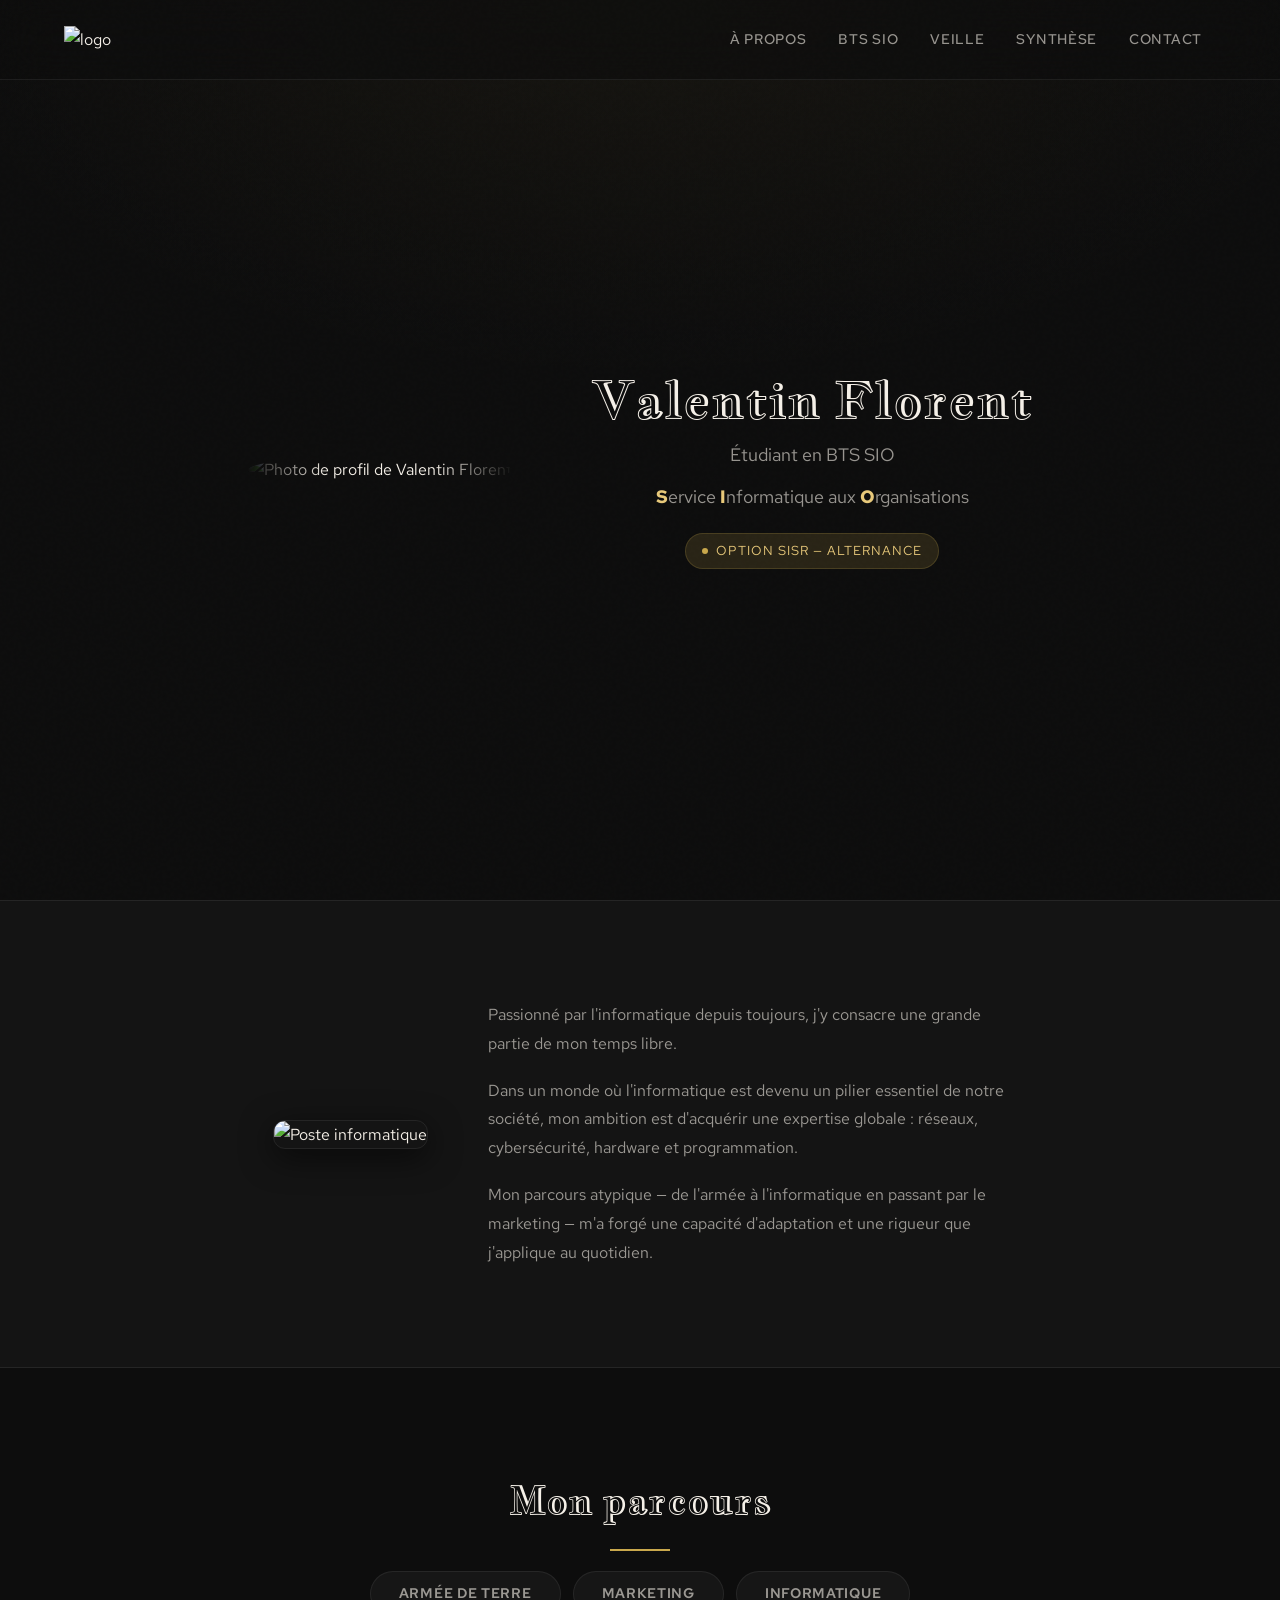
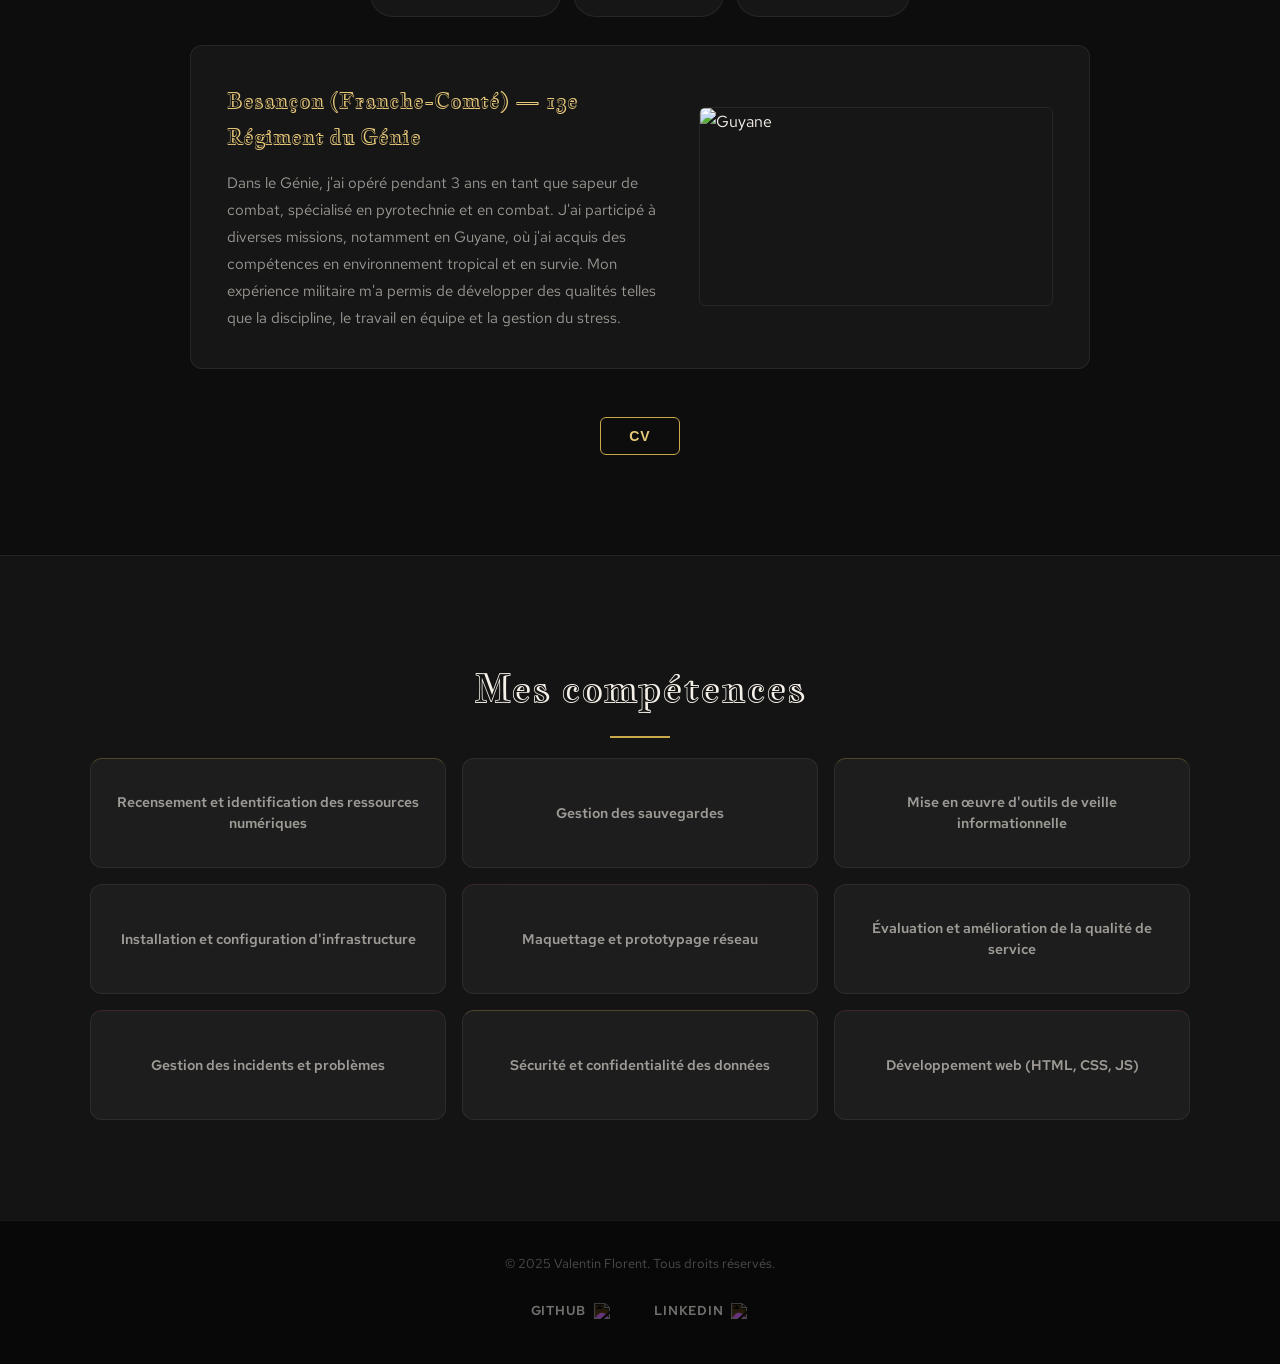
==== commit d0851429: "03.04" ====
--- a/index.html
+++ b/index.html
@@ -25,7 +25,6 @@
           <li><a href="index.html">À propos</a></li>
           <li><a href="BTS.html">BTS SIO</a></li>
           <li><a href="veille.html">Veille</a></li>
-          <li><a href="patrimoine.html">Patrimoine</a></li>
           <li><a href="synthese.html">Synthèse</a></li>
           <li><a href="contact.html">Contact</a></li>
         </ul>
@@ -39,7 +38,6 @@
         <li><a href="index.html">À propos de moi</a></li>
         <li><a href="BTS.html">BTS SIO</a></li>
         <li><a href="veille.html">Veille</a></li>
-        <li><a href="patrimoine.html">Patrimoine</a></li>
         <li><a href="synthese.html">Synthèse</a></li>
         <li><a href="contact.html">Contact</a></li>
       </ul>
@@ -71,7 +69,7 @@
       <div class="text2">
         <p>
           Passionné par l'informatique depuis toujours, j'y consacre une grande
-          partie de mon temps libre comme professionnel.
+          partie de mon temps libre.
         </p>
         <p>
           Dans un monde où l'informatique est devenu un pilier essentiel de
@@ -124,11 +122,6 @@
             ><button type="button">CV</button></a
           >
         </div>
-        <div class="cvEtContrat">
-          <a href="image/" target="_blank"
-            ><button type="button">Contrat</button></a
-          >
-        </div>
       </div>
     </section>
 
--- a/style.css
+++ b/style.css
@@ -72,7 +72,7 @@
   color: var(--white);
   text-align: center;
   padding: 0 5%;
-  margin-bottom: 50px;
+  margin-bottom: 20px;
   position: relative;
 }
 
@@ -83,6 +83,15 @@
   height: 2px;
   background: var(--gold);
   margin: 16px auto 0;
+}
+
+.sousTitre {
+  font-family: var(--font-display);
+  font-size: clamp(18px, 3vw, 28px);
+  font-weight: 400;
+  color: var(--gold-light);
+  text-align: center;
+  padding: 0 5%;
 }
 
 .petitTitre {
@@ -825,14 +834,17 @@
 }
 
 .projetBTSContainer {
-  display: flex;
-  flex-direction: row;
+  display: grid;
+  grid-template-columns: repeat(
+    2,
+    1fr
+  ); /* ← 2 colonnes = 2 projets par ligne */
   gap: 28px;
-  flex-wrap: wrap;
-  justify-content: center;
-  max-width: 1100px;
-}
-
+  width: 100%;
+  max-width: 700px; /* ← réduit car 2 colonnes suffisent */
+}
+
+/* REMPLACE l'ancienne règle .projetBTS */
 .projetBTS {
   background: var(--bg-card);
   border: 1px solid var(--border-subtle);
@@ -842,7 +854,7 @@
   align-items: center;
   text-align: center;
   padding: 24px;
-  width: 300px;
+  width: 100%; /* ← plus de largeur fixe, s'adapte à la colonne */
   gap: 16px;
   transition: all var(--transition);
 }
@@ -894,6 +906,12 @@
   color: var(--gold-light) !important;
 }
 
+#titreProjet {
+  font-size: 24px;
+  color: var(--white);
+  margin-top: 30px;
+}
+
 /* ——— VEILLE.HTML ——— */
 #veille {
   min-height: 100vh;
@@ -985,46 +1003,6 @@
   color: var(--white-dim);
   font-size: 13px;
   line-height: 1.6;
-}
-
-/* ——— PATRIMOINE.HTML ——— */
-#patrimoine {
-  min-height: 100vh;
-  display: flex;
-  flex-direction: column;
-  align-items: center;
-  padding: 140px 5% 80px;
-}
-
-.patrimoineTexte {
-  background: var(--bg-card);
-  border: 1px solid var(--border-subtle);
-  border-radius: var(--radius);
-  padding: 40px;
-  max-width: 820px;
-  width: 100%;
-  display: flex;
-  flex-direction: column;
-  gap: 20px;
-}
-
-.patrimoineTexte p,
-.patrimoineTexte li {
-  color: var(--white-dim);
-  font-size: 15px;
-  line-height: 1.8;
-}
-
-.patrimoineTexte ul {
-  padding-left: 24px;
-  display: flex;
-  flex-direction: column;
-  gap: 16px;
-  margin-top: 8px;
-}
-
-.patrimoineTexte li {
-  margin-top: 0;
 }
 
 /* ——— SYNTHESE.HTML ——— */
